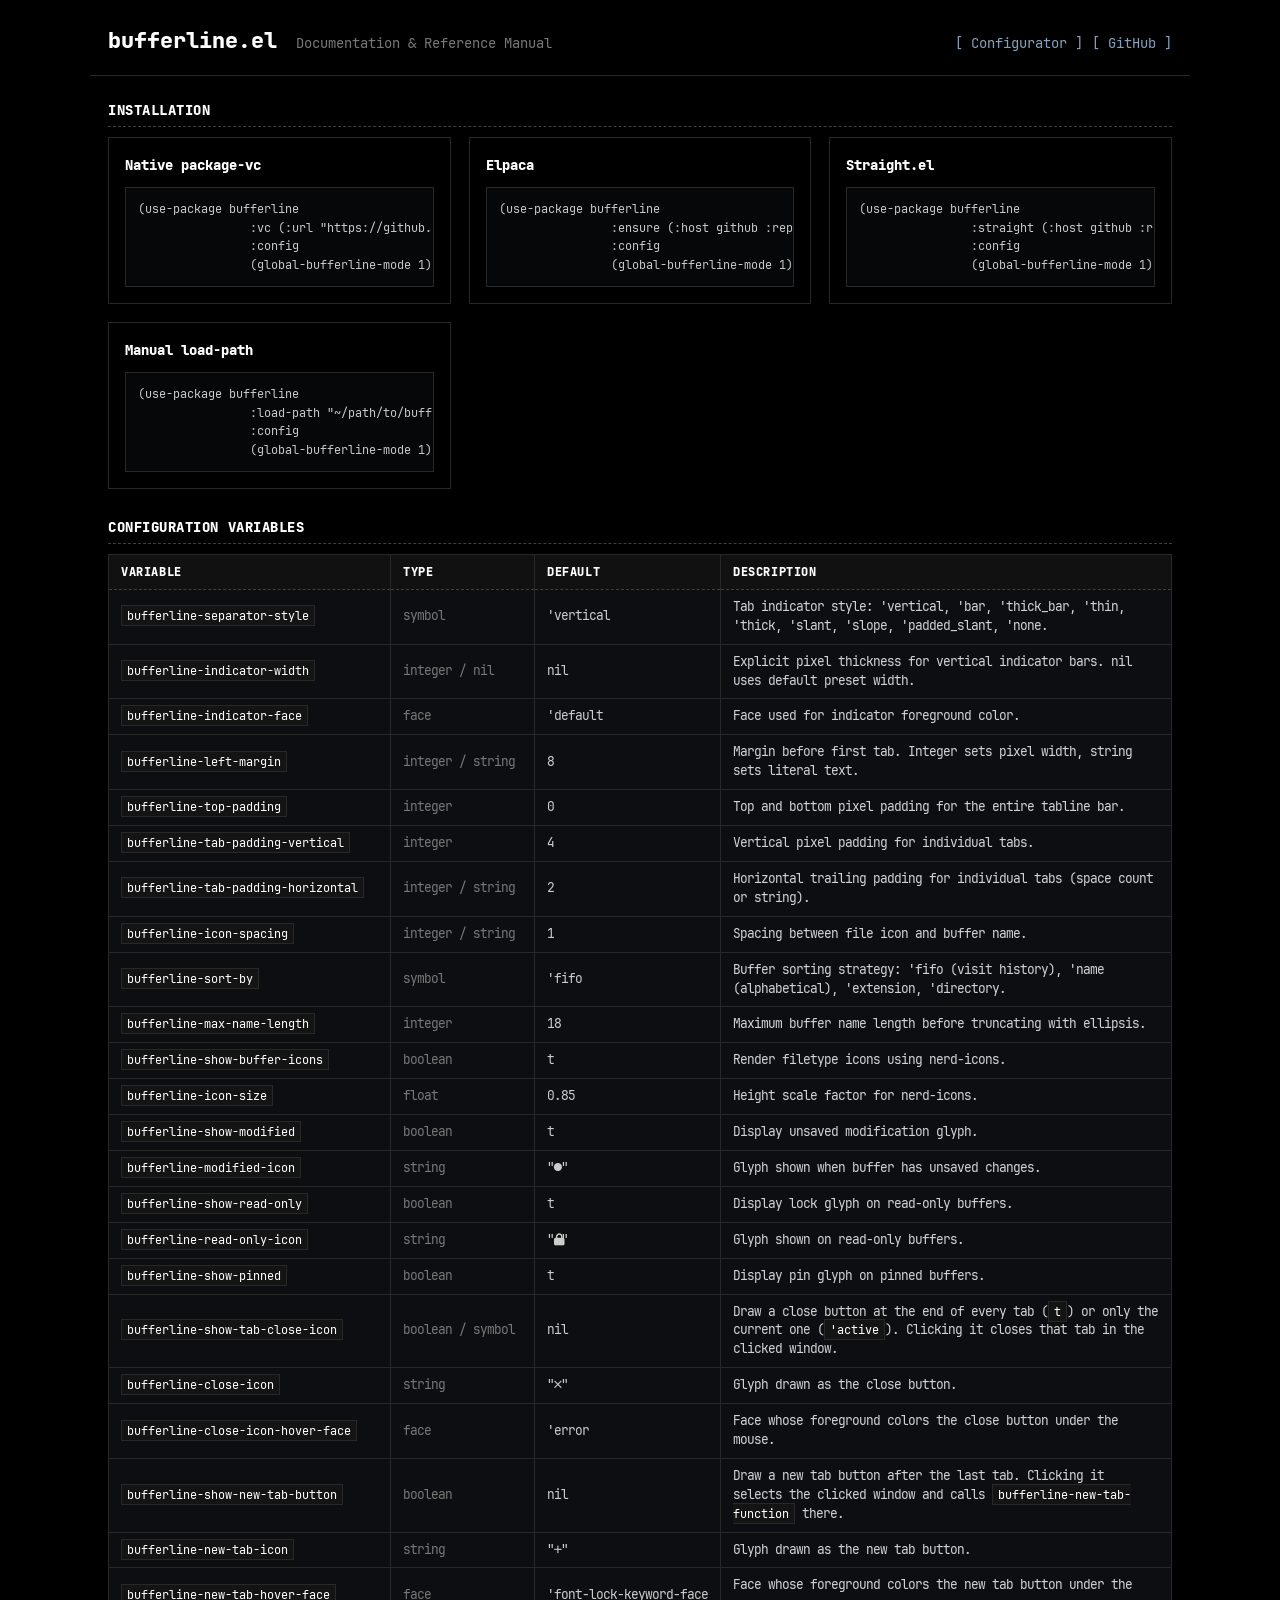
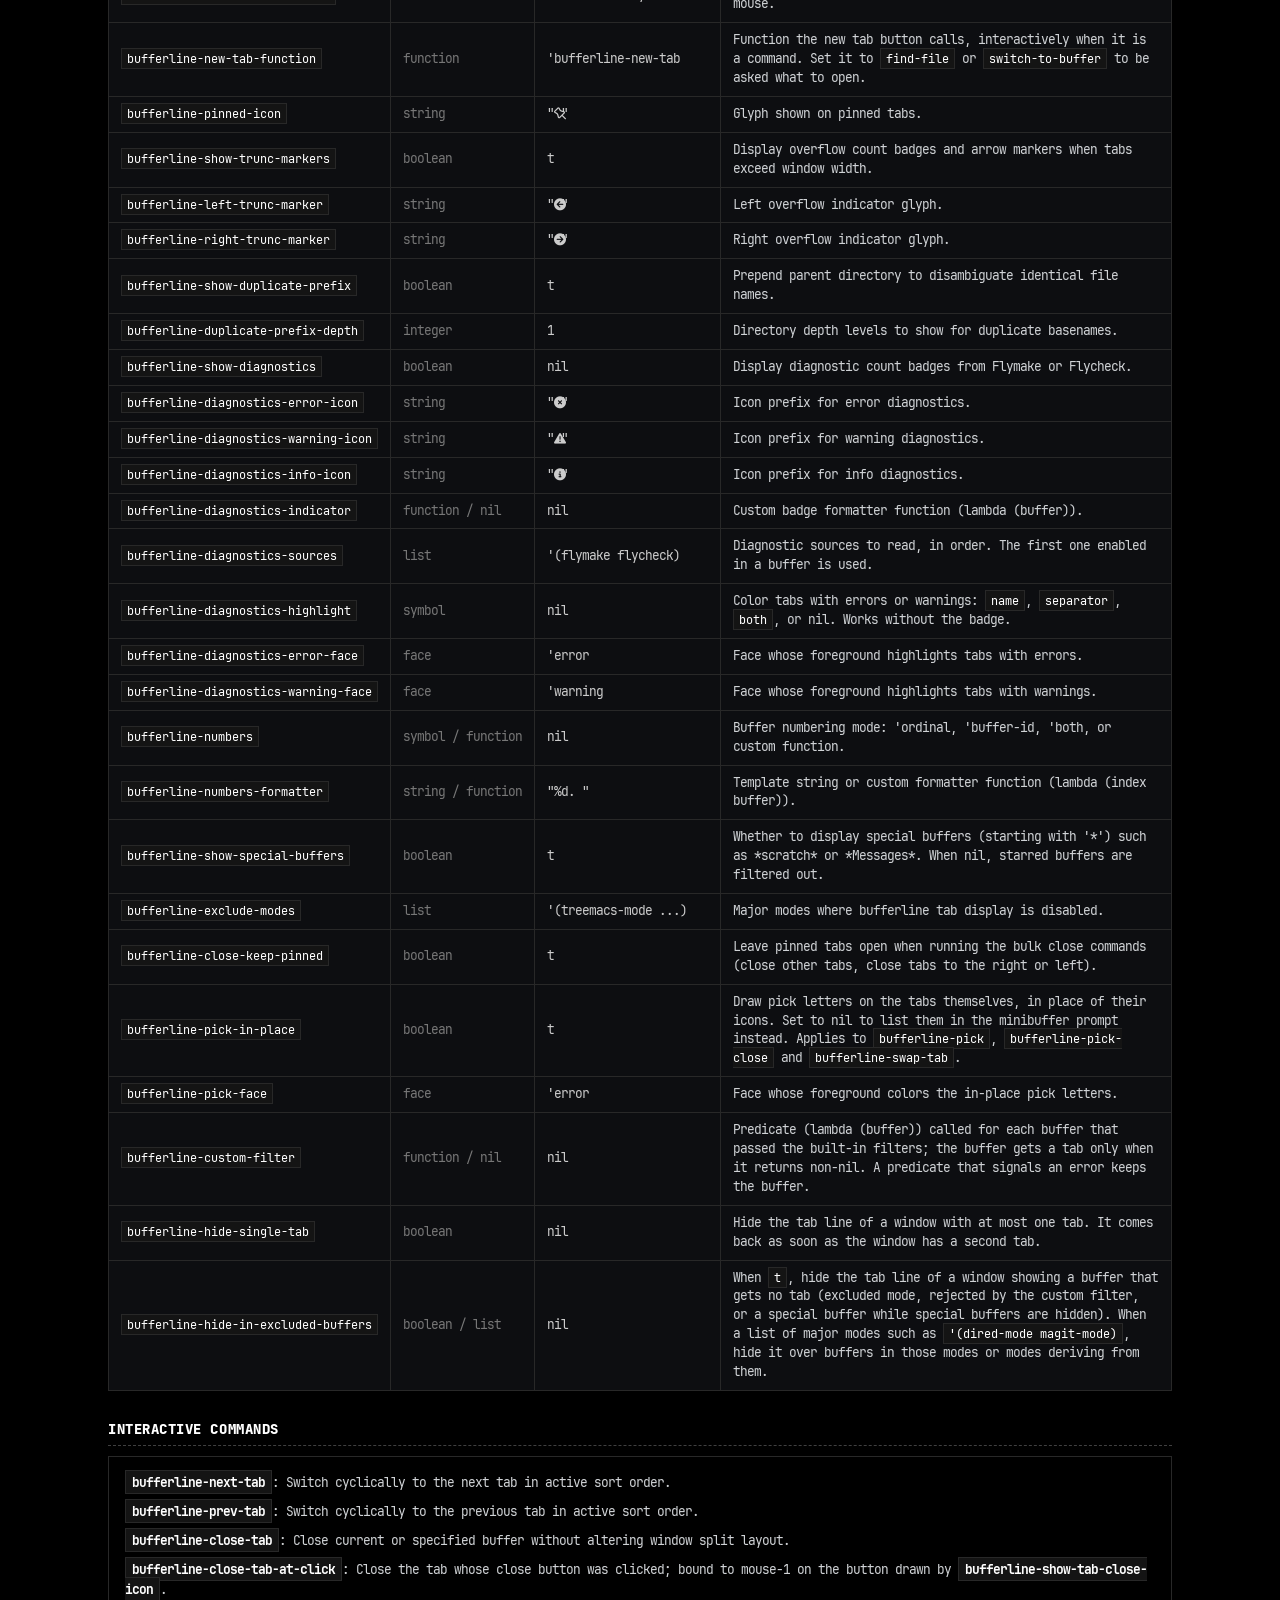
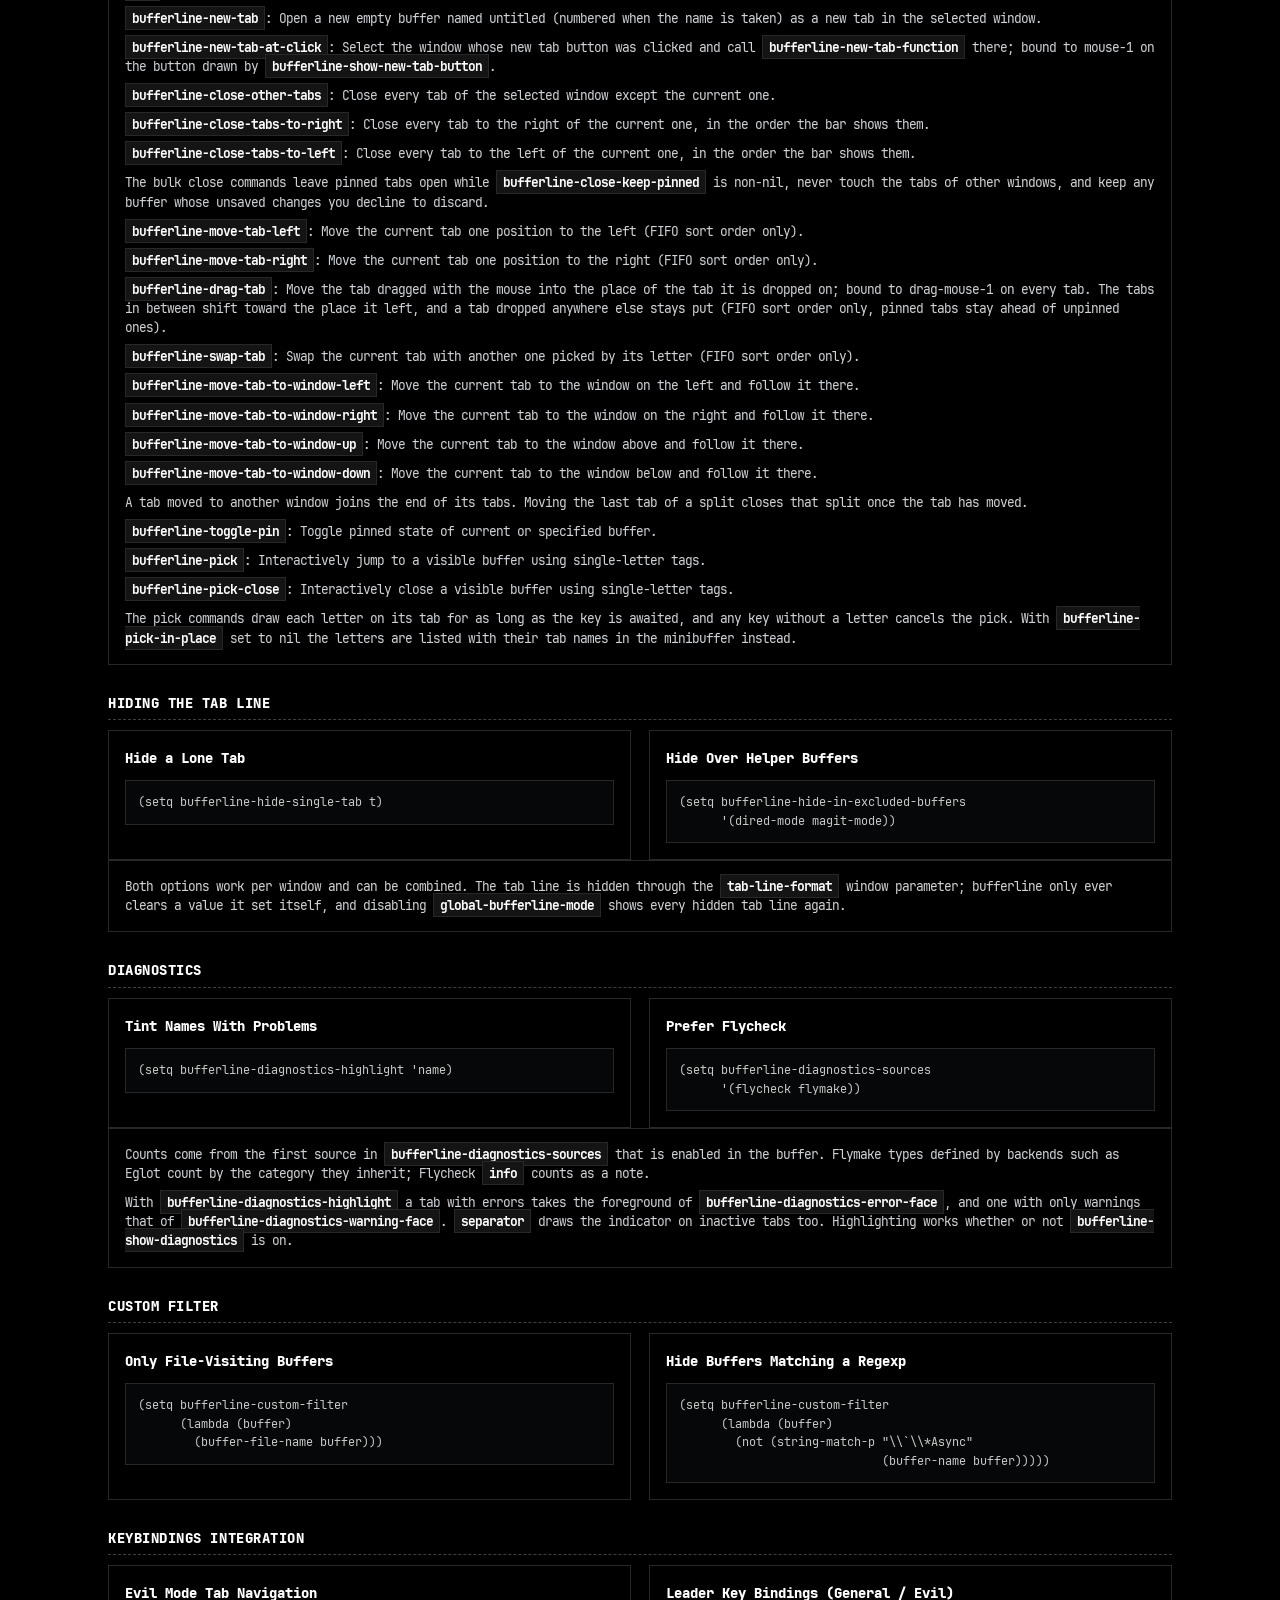
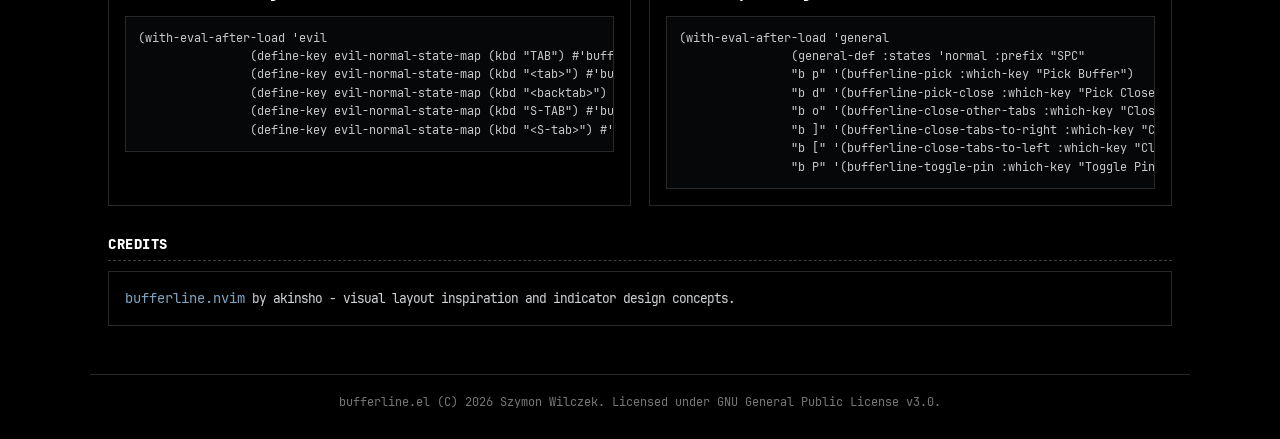
==== web/docs.html @ e0f5998a "web: document the new tab button and preview it - The new tab button, its options and the new buffer" ====
<!doctype html>
<html lang="en">
  <head>
    <meta charset="UTF-8" />
    <meta name="viewport" content="width=device-width, initial-scale=1.0" />
    <title>bufferline.el - Documentation &amp; Reference</title>
    <link rel="preconnect" href="https://fonts.googleapis.com" />
    <link rel="preconnect" href="https://fonts.gstatic.com" crossorigin />
    <link
      href="https://fonts.googleapis.com/css2?family=JetBrains+Mono:ital,wght@0,400;0,500;0,700;1,400&display=swap"
      rel="stylesheet"
    />
    <link rel="stylesheet" href="styles.css" />
  </head>
  <body>
    <header class="header">
      <div class="header-inner">
        <div class="title-block">
          <h1 class="site-title">bufferline.el</h1>
          <span class="site-tag">Documentation &amp; Reference Manual</span>
        </div>
        <div class="header-links">
          <a href="index.html" class="raw-link">[ Configurator ]</a>
          <a
            href="https://github.com/szymonwilczek/bufferline.el"
            target="_blank"
            rel="noopener noreferrer"
            class="raw-link"
            >[ GitHub ]</a
          >
        </div>
      </div>
    </header>

    <main class="content">
      <section class="section">
        <div class="section-header">
          <span class="section-title">INSTALLATION</span>
        </div>

        <div class="docs-grid">
          <div class="doc-card">
            <h3 class="doc-card-title">Native package-vc</h3>
            <pre class="doc-code"><code>(use-package bufferline
                :vc (:url "https://github.com/szymonwilczek/bufferline.el")
                :config
                (global-bufferline-mode 1))</code></pre>
          </div>

          <div class="doc-card">
            <h3 class="doc-card-title">Elpaca</h3>
            <pre class="doc-code"><code>(use-package bufferline
                :ensure (:host github :repo "szymonwilczek/bufferline.el")
                :config
                (global-bufferline-mode 1))</code></pre>
          </div>

          <div class="doc-card">
            <h3 class="doc-card-title">Straight.el</h3>
            <pre class="doc-code"><code>(use-package bufferline
                :straight (:host github :repo "szymonwilczek/bufferline.el")
                :config
                (global-bufferline-mode 1))</code></pre>
          </div>

          <div class="doc-card">
            <h3 class="doc-card-title">Manual load-path</h3>
            <pre class="doc-code"><code>(use-package bufferline
                :load-path "~/path/to/bufferline.el"
                :config
                (global-bufferline-mode 1))</code></pre>
          </div>
        </div>
      </section>

      <section class="section">
        <div class="section-header">
          <span class="section-title">CONFIGURATION VARIABLES</span>
        </div>

        <div class="docs-table-wrap">
          <table class="docs-table">
            <thead>
              <tr>
                <th>Variable</th>
                <th>Type</th>
                <th>Default</th>
                <th>Description</th>
              </tr>
            </thead>
            <tbody>
              <tr>
                <td><code>bufferline-separator-style</code></td>
                <td class="type-col">symbol</td>
                <td class="default-col">'vertical</td>
                <td>
                  Tab indicator style: 'vertical, 'bar, 'thick_bar, 'thin,
                  'thick, 'slant, 'slope, 'padded_slant, 'none.
                </td>
              </tr>
              <tr>
                <td><code>bufferline-indicator-width</code></td>
                <td class="type-col">integer / nil</td>
                <td class="default-col">nil</td>
                <td>
                  Explicit pixel thickness for vertical indicator bars. nil uses
                  default preset width.
                </td>
              </tr>
              <tr>
                <td><code>bufferline-indicator-face</code></td>
                <td class="type-col">face</td>
                <td class="default-col">'default</td>
                <td>Face used for indicator foreground color.</td>
              </tr>
              <tr>
                <td><code>bufferline-left-margin</code></td>
                <td class="type-col">integer / string</td>
                <td class="default-col">8</td>
                <td>
                  Margin before first tab. Integer sets pixel width, string sets
                  literal text.
                </td>
              </tr>
              <tr>
                <td><code>bufferline-top-padding</code></td>
                <td class="type-col">integer</td>
                <td class="default-col">0</td>
                <td>
                  Top and bottom pixel padding for the entire tabline bar.
                </td>
              </tr>
              <tr>
                <td><code>bufferline-tab-padding-vertical</code></td>
                <td class="type-col">integer</td>
                <td class="default-col">4</td>
                <td>Vertical pixel padding for individual tabs.</td>
              </tr>
              <tr>
                <td><code>bufferline-tab-padding-horizontal</code></td>
                <td class="type-col">integer / string</td>
                <td class="default-col">2</td>
                <td>
                  Horizontal trailing padding for individual tabs (space count
                  or string).
                </td>
              </tr>
              <tr>
                <td><code>bufferline-icon-spacing</code></td>
                <td class="type-col">integer / string</td>
                <td class="default-col">1</td>
                <td>Spacing between file icon and buffer name.</td>
              </tr>
              <tr>
                <td><code>bufferline-sort-by</code></td>
                <td class="type-col">symbol</td>
                <td class="default-col">'fifo</td>
                <td>
                  Buffer sorting strategy: 'fifo (visit history), 'name
                  (alphabetical), 'extension, 'directory.
                </td>
              </tr>
              <tr>
                <td><code>bufferline-max-name-length</code></td>
                <td class="type-col">integer</td>
                <td class="default-col">18</td>
                <td>
                  Maximum buffer name length before truncating with ellipsis.
                </td>
              </tr>
              <tr>
                <td><code>bufferline-show-buffer-icons</code></td>
                <td class="type-col">boolean</td>
                <td class="default-col">t</td>
                <td>Render filetype icons using nerd-icons.</td>
              </tr>
              <tr>
                <td><code>bufferline-icon-size</code></td>
                <td class="type-col">float</td>
                <td class="default-col">0.85</td>
                <td>Height scale factor for nerd-icons.</td>
              </tr>
              <tr>
                <td><code>bufferline-show-modified</code></td>
                <td class="type-col">boolean</td>
                <td class="default-col">t</td>
                <td>Display unsaved modification glyph.</td>
              </tr>
              <tr>
                <td><code>bufferline-modified-icon</code></td>
                <td class="type-col">string</td>
                <td class="default-col">"●"</td>
                <td>Glyph shown when buffer has unsaved changes.</td>
              </tr>
              <tr>
                <td><code>bufferline-show-read-only</code></td>
                <td class="type-col">boolean</td>
                <td class="default-col">t</td>
                <td>Display lock glyph on read-only buffers.</td>
              </tr>
              <tr>
                <td><code>bufferline-read-only-icon</code></td>
                <td class="type-col">string</td>
                <td class="default-col">""</td>
                <td>Glyph shown on read-only buffers.</td>
              </tr>
              <tr>
                <td><code>bufferline-show-pinned</code></td>
                <td class="type-col">boolean</td>
                <td class="default-col">t</td>
                <td>Display pin glyph on pinned buffers.</td>
              </tr>
              <tr>
                <td><code>bufferline-show-tab-close-icon</code></td>
                <td class="type-col">boolean / symbol</td>
                <td class="default-col">nil</td>
                <td>
                  Draw a close button at the end of every tab (<code>t</code>)
                  or only the current one (<code>'active</code>). Clicking it
                  closes that tab in the clicked window.
                </td>
              </tr>
              <tr>
                <td><code>bufferline-close-icon</code></td>
                <td class="type-col">string</td>
                <td class="default-col">"󰅖"</td>
                <td>Glyph drawn as the close button.</td>
              </tr>
              <tr>
                <td><code>bufferline-close-icon-hover-face</code></td>
                <td class="type-col">face</td>
                <td class="default-col">'error</td>
                <td>
                  Face whose foreground colors the close button under the mouse.
                </td>
              </tr>
              <tr>
                <td><code>bufferline-show-new-tab-button</code></td>
                <td class="type-col">boolean</td>
                <td class="default-col">nil</td>
                <td>
                  Draw a new tab button after the last tab. Clicking it selects
                  the clicked window and calls
                  <code>bufferline-new-tab-function</code> there.
                </td>
              </tr>
              <tr>
                <td><code>bufferline-new-tab-icon</code></td>
                <td class="type-col">string</td>
                <td class="default-col">"󰐕"</td>
                <td>Glyph drawn as the new tab button.</td>
              </tr>
              <tr>
                <td><code>bufferline-new-tab-hover-face</code></td>
                <td class="type-col">face</td>
                <td class="default-col">'font-lock-keyword-face</td>
                <td>
                  Face whose foreground colors the new tab button under the
                  mouse.
                </td>
              </tr>
              <tr>
                <td><code>bufferline-new-tab-function</code></td>
                <td class="type-col">function</td>
                <td class="default-col">'bufferline-new-tab</td>
                <td>
                  Function the new tab button calls, interactively when it is a
                  command. Set it to <code>find-file</code> or
                  <code>switch-to-buffer</code> to be asked what to open.
                </td>
              </tr>
              <tr>
                <td><code>bufferline-pinned-icon</code></td>
                <td class="type-col">string</td>
                <td class="default-col">""</td>
                <td>Glyph shown on pinned tabs.</td>
              </tr>
              <tr>
                <td><code>bufferline-show-trunc-markers</code></td>
                <td class="type-col">boolean</td>
                <td class="default-col">t</td>
                <td>
                  Display overflow count badges and arrow markers when tabs
                  exceed window width.
                </td>
              </tr>
              <tr>
                <td><code>bufferline-left-trunc-marker</code></td>
                <td class="type-col">string</td>
                <td class="default-col">""</td>
                <td>Left overflow indicator glyph.</td>
              </tr>
              <tr>
                <td><code>bufferline-right-trunc-marker</code></td>
                <td class="type-col">string</td>
                <td class="default-col">""</td>
                <td>Right overflow indicator glyph.</td>
              </tr>
              <tr>
                <td><code>bufferline-show-duplicate-prefix</code></td>
                <td class="type-col">boolean</td>
                <td class="default-col">t</td>
                <td>
                  Prepend parent directory to disambiguate identical file names.
                </td>
              </tr>
              <tr>
                <td><code>bufferline-duplicate-prefix-depth</code></td>
                <td class="type-col">integer</td>
                <td class="default-col">1</td>
                <td>Directory depth levels to show for duplicate basenames.</td>
              </tr>
              <tr>
                <td><code>bufferline-show-diagnostics</code></td>
                <td class="type-col">boolean</td>
                <td class="default-col">nil</td>
                <td>
                  Display diagnostic count badges from Flymake or Flycheck.
                </td>
              </tr>
              <tr>
                <td><code>bufferline-diagnostics-error-icon</code></td>
                <td class="type-col">string</td>
                <td class="default-col">""</td>
                <td>Icon prefix for error diagnostics.</td>
              </tr>
              <tr>
                <td><code>bufferline-diagnostics-warning-icon</code></td>
                <td class="type-col">string</td>
                <td class="default-col">""</td>
                <td>Icon prefix for warning diagnostics.</td>
              </tr>
              <tr>
                <td><code>bufferline-diagnostics-info-icon</code></td>
                <td class="type-col">string</td>
                <td class="default-col">""</td>
                <td>Icon prefix for info diagnostics.</td>
              </tr>
              <tr>
                <td><code>bufferline-diagnostics-indicator</code></td>
                <td class="type-col">function / nil</td>
                <td class="default-col">nil</td>
                <td>Custom badge formatter function (lambda (buffer)).</td>
              </tr>
              <tr>
                <td><code>bufferline-diagnostics-sources</code></td>
                <td class="type-col">list</td>
                <td class="default-col">'(flymake flycheck)</td>
                <td>
                  Diagnostic sources to read, in order. The first one enabled in
                  a buffer is used.
                </td>
              </tr>
              <tr>
                <td><code>bufferline-diagnostics-highlight</code></td>
                <td class="type-col">symbol</td>
                <td class="default-col">nil</td>
                <td>
                  Color tabs with errors or warnings: <code>name</code>,
                  <code>separator</code>, <code>both</code>, or nil. Works
                  without the badge.
                </td>
              </tr>
              <tr>
                <td><code>bufferline-diagnostics-error-face</code></td>
                <td class="type-col">face</td>
                <td class="default-col">'error</td>
                <td>Face whose foreground highlights tabs with errors.</td>
              </tr>
              <tr>
                <td><code>bufferline-diagnostics-warning-face</code></td>
                <td class="type-col">face</td>
                <td class="default-col">'warning</td>
                <td>Face whose foreground highlights tabs with warnings.</td>
              </tr>
              <tr>
                <td><code>bufferline-numbers</code></td>
                <td class="type-col">symbol / function</td>
                <td class="default-col">nil</td>
                <td>
                  Buffer numbering mode: 'ordinal, 'buffer-id, 'both, or custom
                  function.
                </td>
              </tr>
              <tr>
                <td><code>bufferline-numbers-formatter</code></td>
                <td class="type-col">string / function</td>
                <td class="default-col">"%d. "</td>
                <td>
                  Template string or custom formatter function (lambda (index
                  buffer)).
                </td>
              </tr>
              <tr>
                <td><code>bufferline-show-special-buffers</code></td>
                <td class="type-col">boolean</td>
                <td class="default-col">t</td>
                <td>
                  Whether to display special buffers (starting with '*') such as
                  *scratch* or *Messages*. When nil, starred buffers are
                  filtered out.
                </td>
              </tr>
              <tr>
                <td><code>bufferline-exclude-modes</code></td>
                <td class="type-col">list</td>
                <td class="default-col">'(treemacs-mode ...)</td>
                <td>Major modes where bufferline tab display is disabled.</td>
              </tr>
              <tr>
                <td><code>bufferline-close-keep-pinned</code></td>
                <td class="type-col">boolean</td>
                <td class="default-col">t</td>
                <td>
                  Leave pinned tabs open when running the bulk close commands
                  (close other tabs, close tabs to the right or left).
                </td>
              </tr>
              <tr>
                <td><code>bufferline-pick-in-place</code></td>
                <td class="type-col">boolean</td>
                <td class="default-col">t</td>
                <td>
                  Draw pick letters on the tabs themselves, in place of their
                  icons. Set to nil to list them in the minibuffer prompt
                  instead. Applies to <code>bufferline-pick</code>,
                  <code>bufferline-pick-close</code> and
                  <code>bufferline-swap-tab</code>.
                </td>
              </tr>
              <tr>
                <td><code>bufferline-pick-face</code></td>
                <td class="type-col">face</td>
                <td class="default-col">'error</td>
                <td>Face whose foreground colors the in-place pick letters.</td>
              </tr>
              <tr>
                <td><code>bufferline-custom-filter</code></td>
                <td class="type-col">function / nil</td>
                <td class="default-col">nil</td>
                <td>
                  Predicate (lambda (buffer)) called for each buffer that passed
                  the built-in filters; the buffer gets a tab only when it
                  returns non-nil. A predicate that signals an error keeps the
                  buffer.
                </td>
              </tr>
              <tr>
                <td><code>bufferline-hide-single-tab</code></td>
                <td class="type-col">boolean</td>
                <td class="default-col">nil</td>
                <td>
                  Hide the tab line of a window with at most one tab. It comes
                  back as soon as the window has a second tab.
                </td>
              </tr>
              <tr>
                <td><code>bufferline-hide-in-excluded-buffers</code></td>
                <td class="type-col">boolean / list</td>
                <td class="default-col">nil</td>
                <td>
                  When <code>t</code>, hide the tab line of a window showing a
                  buffer that gets no tab (excluded mode, rejected by the custom
                  filter, or a special buffer while special buffers are hidden).
                  When a list of major modes such as
                  <code>'(dired-mode magit-mode)</code>, hide it over buffers in
                  those modes or modes deriving from them.
                </td>
              </tr>
            </tbody>
          </table>
        </div>
      </section>

      <section class="section">
        <div class="section-header">
          <span class="section-title">INTERACTIVE COMMANDS</span>
        </div>

        <div class="doc-card">
          <ul class="doc-list">
            <li>
              <code>bufferline-next-tab</code>: Switch cyclically to the next
              tab in active sort order.
            </li>
            <li>
              <code>bufferline-prev-tab</code>: Switch cyclically to the
              previous tab in active sort order.
            </li>
            <li>
              <code>bufferline-close-tab</code>: Close current or specified
              buffer without altering window split layout.
            </li>
            <li>
              <code>bufferline-close-tab-at-click</code>: Close the tab whose
              close button was clicked; bound to mouse-1 on the button drawn by
              <code>bufferline-show-tab-close-icon</code>.
            </li>
            <li>
              <code>bufferline-new-tab</code>: Open a new empty buffer named
              untitled (numbered when the name is taken) as a new tab in the
              selected window.
            </li>
            <li>
              <code>bufferline-new-tab-at-click</code>: Select the window whose
              new tab button was clicked and call
              <code>bufferline-new-tab-function</code> there; bound to mouse-1
              on the button drawn by
              <code>bufferline-show-new-tab-button</code>.
            </li>
            <li>
              <code>bufferline-close-other-tabs</code>: Close every tab of the
              selected window except the current one.
            </li>
            <li>
              <code>bufferline-close-tabs-to-right</code>: Close every tab to
              the right of the current one, in the order the bar shows them.
            </li>
            <li>
              <code>bufferline-close-tabs-to-left</code>: Close every tab to the
              left of the current one, in the order the bar shows them.
            </li>
            <li>
              The bulk close commands leave pinned tabs open while
              <code>bufferline-close-keep-pinned</code> is non-nil, never touch
              the tabs of other windows, and keep any buffer whose unsaved
              changes you decline to discard.
            </li>
            <li>
              <code>bufferline-move-tab-left</code>: Move the current tab one
              position to the left (FIFO sort order only).
            </li>
            <li>
              <code>bufferline-move-tab-right</code>: Move the current tab one
              position to the right (FIFO sort order only).
            </li>
            <li>
              <code>bufferline-drag-tab</code>: Move the tab dragged with the
              mouse into the place of the tab it is dropped on; bound to
              drag-mouse-1 on every tab. The tabs in between shift toward the
              place it left, and a tab dropped anywhere else stays put (FIFO
              sort order only, pinned tabs stay ahead of unpinned ones).
            </li>
            <li>
              <code>bufferline-swap-tab</code>: Swap the current tab with
              another one picked by its letter (FIFO sort order only).
            </li>
            <li>
              <code>bufferline-move-tab-to-window-left</code>: Move the current
              tab to the window on the left and follow it there.
            </li>
            <li>
              <code>bufferline-move-tab-to-window-right</code>: Move the current
              tab to the window on the right and follow it there.
            </li>
            <li>
              <code>bufferline-move-tab-to-window-up</code>: Move the current
              tab to the window above and follow it there.
            </li>
            <li>
              <code>bufferline-move-tab-to-window-down</code>: Move the current
              tab to the window below and follow it there.
            </li>
            <li>
              A tab moved to another window joins the end of its tabs. Moving
              the last tab of a split closes that split once the tab has moved.
            </li>
            <li>
              <code>bufferline-toggle-pin</code>: Toggle pinned state of current
              or specified buffer.
            </li>
            <li>
              <code>bufferline-pick</code>: Interactively jump to a visible
              buffer using single-letter tags.
            </li>
            <li>
              <code>bufferline-pick-close</code>: Interactively close a visible
              buffer using single-letter tags.
            </li>
            <li>
              The pick commands draw each letter on its tab for as long as the
              key is awaited, and any key without a letter cancels the pick.
              With <code>bufferline-pick-in-place</code> set to nil the letters
              are listed with their tab names in the minibuffer instead.
            </li>
          </ul>
        </div>
      </section>

      <section class="section">
        <div class="section-header">
          <span class="section-title">HIDING THE TAB LINE</span>
        </div>

        <div class="docs-grid">
          <div class="doc-card">
            <h3 class="doc-card-title">Hide a Lone Tab</h3>
            <pre
              class="doc-code"
            ><code>(setq bufferline-hide-single-tab t)</code></pre>
          </div>

          <div class="doc-card">
            <h3 class="doc-card-title">Hide Over Helper Buffers</h3>
            <pre
              class="doc-code"
            ><code>(setq bufferline-hide-in-excluded-buffers
      '(dired-mode magit-mode))</code></pre>
          </div>
        </div>

        <div class="doc-card">
          <ul class="doc-list">
            <li>
              Both options work per window and can be combined. The tab line is
              hidden through the <code>tab-line-format</code> window parameter;
              bufferline only ever clears a value it set itself, and disabling
              <code>global-bufferline-mode</code> shows every hidden tab line
              again.
            </li>
          </ul>
        </div>
      </section>

      <section class="section">
        <div class="section-header">
          <span class="section-title">DIAGNOSTICS</span>
        </div>

        <div class="docs-grid">
          <div class="doc-card">
            <h3 class="doc-card-title">Tint Names With Problems</h3>
            <pre
              class="doc-code"
            ><code>(setq bufferline-diagnostics-highlight 'name)</code></pre>
          </div>

          <div class="doc-card">
            <h3 class="doc-card-title">Prefer Flycheck</h3>
            <pre class="doc-code"><code>(setq bufferline-diagnostics-sources
      '(flycheck flymake))</code></pre>
          </div>
        </div>

        <div class="doc-card">
          <ul class="doc-list">
            <li>
              Counts come from the first source in
              <code>bufferline-diagnostics-sources</code> that is enabled in the
              buffer. Flymake types defined by backends such as Eglot count by
              the category they inherit; Flycheck <code>info</code> counts as a
              note.
            </li>
            <li>
              With <code>bufferline-diagnostics-highlight</code> a tab with
              errors takes the foreground of
              <code>bufferline-diagnostics-error-face</code>, and one with only
              warnings that of <code>bufferline-diagnostics-warning-face</code>.
              <code>separator</code> draws the indicator on inactive tabs too.
              Highlighting works whether or not
              <code>bufferline-show-diagnostics</code> is on.
            </li>
          </ul>
        </div>
      </section>

      <section class="section">
        <div class="section-header">
          <span class="section-title">CUSTOM FILTER</span>
        </div>

        <div class="docs-grid">
          <div class="doc-card">
            <h3 class="doc-card-title">Only File-Visiting Buffers</h3>
            <pre class="doc-code"><code>(setq bufferline-custom-filter
      (lambda (buffer)
        (buffer-file-name buffer)))</code></pre>
          </div>

          <div class="doc-card">
            <h3 class="doc-card-title">Hide Buffers Matching a Regexp</h3>
            <pre class="doc-code"><code>(setq bufferline-custom-filter
      (lambda (buffer)
        (not (string-match-p "\\`\\*Async"
                             (buffer-name buffer)))))</code></pre>
          </div>
        </div>
      </section>

      <section class="section">
        <div class="section-header">
          <span class="section-title">KEYBINDINGS INTEGRATION</span>
        </div>

        <div class="docs-grid">
          <div class="doc-card">
            <h3 class="doc-card-title">Evil Mode Tab Navigation</h3>
            <pre class="doc-code"><code>(with-eval-after-load 'evil
                (define-key evil-normal-state-map (kbd "TAB") #'bufferline-next-tab)
                (define-key evil-normal-state-map (kbd "&lt;tab&gt;") #'bufferline-next-tab)
                (define-key evil-normal-state-map (kbd "&lt;backtab&gt;") #'bufferline-prev-tab)
                (define-key evil-normal-state-map (kbd "S-TAB") #'bufferline-prev-tab)
                (define-key evil-normal-state-map (kbd "&lt;S-tab&gt;") #'bufferline-prev-tab))</code></pre>
          </div>

          <div class="doc-card">
            <h3 class="doc-card-title">Leader Key Bindings (General / Evil)</h3>
            <pre class="doc-code"><code>(with-eval-after-load 'general
                (general-def :states 'normal :prefix "SPC"
                "b p" '(bufferline-pick :which-key "Pick Buffer")
                "b d" '(bufferline-pick-close :which-key "Pick Close Buffer")
                "b o" '(bufferline-close-other-tabs :which-key "Close Other Tabs")
                "b ]" '(bufferline-close-tabs-to-right :which-key "Close Tabs to Right")
                "b [" '(bufferline-close-tabs-to-left :which-key "Close Tabs to Left")
                "b P" '(bufferline-toggle-pin :which-key "Toggle Pin Buffer")))</code></pre>
          </div>
        </div>
      </section>

      <section class="section">
        <div class="section-header">
          <span class="section-title">CREDITS</span>
        </div>

        <div class="doc-card">
          <ul class="doc-list">
            <li>
              <a
                href="https://github.com/akinsho/bufferline.nvim"
                target="_blank"
                rel="noopener noreferrer"
                class="raw-link"
                >bufferline.nvim</a
              >
              by akinsho &dash; visual layout inspiration and indicator design
              concepts.
            </li>
          </ul>
        </div>
      </section>
    </main>

    <footer class="footer">
      <p>
        bufferline.el (C) 2026 Szymon Wilczek. Licensed under GNU General Public
        License v3.0.
      </p>
    </footer>
  </body>
</html>
---- web/styles.css ----
@font-face {
    font-family: 'Typus Mono 95';
    src: url('fonts/TypusMono95-Light.ttf') format('truetype');
    font-weight: 400;
    font-style: normal;
    font-display: swap;
}

@font-face {
    font-family: 'Typus Mono 95';
    src: url('fonts/TypusMono95-LightItalic.ttf') format('truetype');
    font-weight: 400;
    font-style: italic;
    font-display: swap;
}

@font-face {
    font-family: 'Typus Mono 95';
    src: url('fonts/TypusMono95-Thin.ttf') format('truetype');
    font-weight: 300;
    font-style: normal;
    font-display: swap;
}

@font-face {
    font-family: 'Typus Mono 95';
    src: url('fonts/TypusMono95-ThinItalic.ttf') format('truetype');
    font-weight: 300;
    font-style: italic;
    font-display: swap;
}

@font-face {
    font-family: 'Typus Mono 95';
    src: url('fonts/TypusMono95-Regular.ttf') format('truetype');
    font-weight: 500;
    font-style: normal;
    font-display: swap;
}

@font-face {
    font-family: 'Typus Mono 95';
    src: url('fonts/TypusMono95-Italic.ttf') format('truetype');
    font-weight: 500;
    font-style: italic;
    font-display: swap;
}

@font-face {
    font-family: 'Typus Mono 95';
    src: url('fonts/TypusMono95-SemiBold.ttf') format('truetype');
    font-weight: 600;
    font-style: normal;
    font-display: swap;
}

@font-face {
    font-family: 'Typus Mono 95';
    src: url('fonts/TypusMono95-SemiBoldItalic.ttf') format('truetype');
    font-weight: 600;
    font-style: italic;
    font-display: swap;
}

@font-face {
    font-family: 'Typus Mono 95';
    src: url('fonts/TypusMono95-Bold.ttf') format('truetype');
    font-weight: 700;
    font-style: normal;
    font-display: swap;
}

@font-face {
    font-family: 'Typus Mono 95';
    src: url('fonts/TypusMono95-BoldItalic.ttf') format('truetype');
    font-weight: 700;
    font-style: italic;
    font-display: swap;
}

:root {
    --emacs-bg: #111111;
    --emacs-bg-dim: #222522;
    --emacs-bg-alt: #303230;
    --emacs-fg: #cfdfd5;
    --emacs-fg-dim: #808f80;
    --emacs-comment: #b7a07f;
    --emacs-keyword: #00c089;
    --emacs-string: #af9fff;
    --emacs-fn: #7fc500;
    --emacs-type: #7fcfdf;
    --emacs-warning: #cfc04f;
    --emacs-error: #ef6560;
    --emacs-indicator: #cfdfd5;

    --page-bg: #000000;
    --page-fg: #d0d3d6;
    --page-fg-dim: #777777;
    --page-border: #282828;
    --page-border-focus: #ffffff;
    --dashed-border: #404040;
    --font-mono: 'Typus Mono 95', 'Typus Mono', 'JetBrains Mono', Menlo, Monaco, Consolas, monospace;
    --font-icons: 'Symbols Nerd Font Mono', 'Symbols Nerd Font',
                  'JetBrainsMono Nerd Font', 'FiraCode Nerd Font Mono',
                  'Hack Nerd Font', 'MesloLGS NF', 'DejaVu Sans Mono',
                  var(--font-mono);
    --sp: 8px;
}

*, *::before, *::after {
    box-sizing: border-box;
    margin: 0;
    padding: 0;
}

html, body, button, input, select, textarea, pre, code, kbd, samp {
    font-family: var(--font-mono);
}

html, body {
    width: 100%;
    min-height: 100vh;
    background-color: var(--page-bg);
    color: var(--page-fg);
    font-size: 15px;
    line-height: 1.5;
    -webkit-font-smoothing: antialiased;
}

.emacs-tab,
.tab-content,
.tab-label,
.tab-base-name,
.tab-dir-prefix,
.tab-num-prefix,
.gutter,
.buffer-text,
.buffer-text pre,
.buffer-text code,
.code-box pre,
.code-box code {
    font-family: var(--font-mono);
}
.header, .content, .footer {
    width: 100%;
    max-width: 1100px;
    margin: 0 auto;
    padding: 0 18px;
}

.header {
    padding-top: 24px;
    padding-bottom: 18px;
    border-bottom: 1px solid var(--page-border);
}

.header-inner {
    display: flex;
    justify-content: space-between;
    align-items: baseline;
    flex-wrap: wrap;
    gap: 12px;
}

.site-title {
    font-size: 1.45rem;
    font-weight: 700;
    color: #ffffff;
    display: inline;
}

.site-tag {
    color: var(--page-fg-dim);
    font-size: 0.9rem;
    margin-left: 10px;
}

.raw-link {
    color: #81a2be;
    text-decoration: none;
    font-size: 0.9rem;
}

.raw-link:hover {
    text-decoration: underline;
}

.content {
    display: flex;
    flex-direction: column;
    gap: 28px;
    padding-top: 24px;
    padding-bottom: 48px;
}

.section {
    width: 100%;
}

.section-header {
    display: flex;
    justify-content: space-between;
    align-items: center;
    flex-wrap: wrap;
    gap: 10px;
    margin-bottom: 10px;
    padding-bottom: 6px;
    border-bottom: 1px dashed var(--dashed-border);
}

.section-title {
    font-weight: 700;
    color: #ffffff;
    font-size: 0.9rem;
    letter-spacing: 0.04em;
}

.section-hint {
    color: var(--page-fg-dim);
    font-size: 0.82rem;
}

.emacs-window {
    width: 100%;
    background-color: var(--emacs-bg);
    border: 1px solid var(--page-border);
    display: flex;
    flex-direction: column;
    outline: none;
    overflow: hidden;
}

.emacs-window:focus-within {
    border-color: #555a64;
}

.bufferline-container {
    width: 100%;
    background-color: var(--emacs-bg-alt);
    user-select: none;
    overflow: hidden;
}

.bufferline-bar {
    display: flex;
    align-items: stretch;
    min-height: 28px;
    white-space: nowrap;
    width: 100%;
}

.emacs-tab {
    display: inline-flex;
    align-items: stretch;
    background-color: var(--emacs-bg-dim);
    color: var(--emacs-comment);
    font-size: 0.9rem;
    line-height: 1.5;
    cursor: pointer;
    position: relative;
    flex-shrink: 0;
    border: none;
}

.emacs-tab:hover {
    background-color: var(--emacs-bg);
}

.emacs-tab.dragging {
    opacity: 0.45;
}

.emacs-tab.drag-over {
    box-shadow: inset 0 -2px 0 var(--emacs-keyword);
}

.emacs-tab.active {
    background-color: var(--emacs-bg);
    color: var(--emacs-fg);
    font-weight: 600;
    font-style: italic;
}

.tab-content {
    display: inline-flex;
    align-items: center;
    flex-shrink: 0;
    min-width: 0;
    padding-left: var(--sp);
}

.tab-sep-left, .tab-sep-right {
    display: inline-flex;
    align-items: center;
    justify-content: center;
    align-self: stretch;
    flex-shrink: 0;
    overflow: visible;
    font-style: normal;
}

.tab-sep-left.pixel-bar {
    background-color: transparent;
}

.emacs-tab.active .tab-sep-left.pixel-bar {
    background-color: var(--emacs-indicator);
}

.tab-sep-left.glyph, .tab-sep-right.glyph {
    font-family: var(--font-icons);
    font-size: 1.05rem;
    line-height: 1.5;
    font-style: normal;
    font-weight: normal;
    padding: 0;
}

.tab-pin-icon,
.tab-file-icon,
.tab-ro-icon,
.tab-mod-icon,
.tab-diag-badge,
.tab-overflow-marker {
    font-family: var(--font-icons);
    display: inline-flex;
    align-items: center;
    justify-content: center;
    line-height: 1.5;
    flex-shrink: 0;
    overflow: visible;
    font-style: normal;
    font-variant-ligatures: none;
    text-rendering: geometricPrecision;
}

.tab-pin-icon {
    color: var(--emacs-keyword);
    font-weight: bold;
    margin-right: var(--sp);
}

.tab-file-icon {
    font-size: 1.02rem;
}

.tab-pick-letter {
    display: inline-flex;
    align-items: center;
    justify-content: center;
    min-width: 1ch;
    color: var(--emacs-error);
    font-weight: bold;
}

.tab-label {
    display: inline-block;
    white-space: pre;
    min-width: 0;
}

.tab-num-prefix {
    color: var(--emacs-comment);
}

.tab-dir-prefix {
    color: var(--emacs-comment);
    font-style: italic;
    font-weight: 300;
}

.tab-base-name {
    font-weight: inherit;
    font-style: inherit;
}

.tab-ro-icon {
    color: var(--emacs-comment);
    margin-left: var(--sp);
}

.tab-close-icon {
    font-family: var(--font-icons);
    display: inline-flex;
    align-items: center;
    margin-left: var(--sp);
    color: var(--emacs-comment);
    cursor: pointer;
}

.tab-close-icon:hover {
    color: var(--emacs-error);
    font-weight: bold;
}

.tab-mod-icon {
    color: var(--emacs-warning);
    font-weight: bold;
    margin-left: var(--sp);
}

.tab-diag-badge {
    color: var(--emacs-error);
    margin-left: var(--sp);
    gap: var(--sp);
}

.tab-diag-badge.warning {
    color: var(--emacs-warning);
}

.tab-diag-badge .diag-count {
    font-family: var(--font-mono);
    font-size: 0.85rem;
    font-weight: normal;
}

.tab-overflow-marker {
    align-self: stretch;
    padding: 0 var(--sp);
    background-color: var(--emacs-bg-alt);
    color: var(--emacs-keyword);
    font-weight: bold;
    font-size: 1rem;
    cursor: pointer;
    user-select: none;
}

.tab-overflow-marker:hover {
    filter: brightness(1.2);
}

.tab-overflow-marker .overflow-count {
    font-family: var(--font-mono);
    font-size: 0.85rem;
    color: var(--emacs-comment);
    font-weight: normal;
}

.tab-overflow-marker .overflow-arrow {
    display: inline-flex;
    align-items: center;
    justify-content: center;
    overflow: visible;
    margin: 0 var(--sp);
}

.tab-new-button {
    font-family: var(--font-icons);
    display: inline-flex;
    align-items: center;
    align-self: stretch;
    padding: 0 var(--sp);
    background-color: var(--emacs-bg-alt);
    color: var(--emacs-comment);
    cursor: pointer;
    user-select: none;
}

.tab-new-button:hover {
    color: var(--emacs-keyword);
    font-weight: bold;
}

.emacs-body {
    display: flex;
    min-height: 240px;
    background-color: var(--emacs-bg);
    padding: 14px 0;
    font-size: 0.92rem;
    line-height: 1.55;
    overflow-x: auto;
}

.emacs-minibuffer {
    min-height: 1.75em;
    padding: 2px 12px;
    background-color: var(--emacs-bg);
    border-top: 1px solid var(--emacs-bg-alt);
    color: var(--emacs-fg);
    font-family: var(--font-mono);
    font-size: 0.88rem;
    line-height: 1.6;
    white-space: pre-wrap;
    overflow-wrap: anywhere;
}

.emacs-minibuffer .mb-prompt {
    color: var(--emacs-keyword);
}

.emacs-minibuffer .mb-key {
    color: var(--emacs-warning);
    font-weight: bold;
}

.command-strip {
    display: flex;
    flex-wrap: wrap;
    align-items: center;
    gap: 8px;
    margin-top: 10px;
}

.command-prefix {
    color: var(--page-fg-dim);
    font-size: 0.8rem;
}

.command-btn {
    font-size: 0.78rem;
    padding: 4px 8px;
}

.command-btn.active {
    border-color: var(--page-border-focus);
}

.gutter {
    padding: 0 14px 0 12px;
    color: #4a483e;
    text-align: right;
    user-select: none;
    border-right: 1px solid rgba(255, 255, 255, 0.06);
    flex-shrink: 0;
}

.buffer-text {
    flex: 1;
    padding: 0 18px;
    color: var(--emacs-fg);
    white-space: pre;
}

.syn-comment { color: var(--emacs-comment); font-style: italic; }
.syn-keyword { color: var(--emacs-keyword); font-weight: 600; }
.syn-string  { color: var(--emacs-string); }
.syn-fn      { color: var(--emacs-fn); }
.syn-type    { color: var(--emacs-type); }

.config-grid {
    display: grid;
    grid-template-columns: repeat(auto-fit, minmax(340px, 1fr));
    gap: 18px;
    width: 100%;
}

.config-group {
    border: 1px solid var(--page-border);
    padding: 16px;
    background-color: transparent;
    display: flex;
    flex-direction: column;
    gap: 12px;
}

.config-group.full-col {
    grid-column: 1 / -1;
}

.config-group legend {
    color: #ffffff;
    font-weight: 700;
    padding: 0 6px;
    font-size: 0.85rem;
}

.field-row {
    display: flex;
    flex-direction: column;
    align-items: stretch;
    gap: 6px;
    width: 100%;
    min-width: 0;
}

.field-header {
    display: flex;
    justify-content: space-between;
    align-items: baseline;
    width: 100%;
    min-width: 0;
}

.field-header label {
    color: var(--page-fg-dim);
    font-size: 0.85rem;
    font-weight: 500;
    white-space: nowrap;
    overflow: hidden;
    text-overflow: ellipsis;
}

.bufferline-container.hidden {
    display: none;
}

.field-row.hidden {
    display: none;
}

.raw-select, .raw-input {
    width: 100%;
    background-color: #080808;
    color: var(--page-fg);
    border: 1px solid var(--page-border);
    font-family: var(--font-mono);
    font-size: 0.85rem;
    padding: 6px 10px;
    outline: none;
}

.raw-select:focus, .raw-input:focus {
    border-color: var(--page-border-focus);
}

.raw-textarea {
    resize: vertical;
    min-height: 5.5em;
    line-height: 1.45;
    white-space: pre;
}

.field-note {
    color: var(--page-fg-dim);
    font-size: 0.75rem;
}

.slider-wrap {
    display: flex;
    align-items: center;
    gap: 10px;
    width: 100%;
}

.raw-slider {
    flex: 1;
    -webkit-appearance: none;
    appearance: none;
    background: var(--page-border);
    height: 4px;
    outline: none;
}

.raw-slider::-webkit-slider-thumb {
    -webkit-appearance: none;
    appearance: none;
    width: 16px;
    height: 16px;
    background: var(--page-fg);
    cursor: pointer;
}

.raw-slider::-moz-range-thumb {
    width: 16px;
    height: 16px;
    background: var(--page-fg);
    cursor: pointer;
}

.slider-val {
    min-width: 40px;
    text-align: right;
    font-size: 0.8rem;
    color: #ffffff;
}

.custom-input-wrap {
    display: flex;
    gap: 8px;
    width: 100%;
}

.custom-input-wrap .raw-input {
    flex: 1;
}

.raw-btn {
    font-family: var(--font-mono);
    font-size: 0.82rem;
    background-color: transparent;
    color: #ffffff;
    border: 1px solid var(--page-border);
    padding: 6px 12px;
    cursor: pointer;
    white-space: nowrap;
}

.raw-btn:hover {
    background-color: #222222;
    color: #ffffff;
}

.checkbox-grid {
    display: grid;
    grid-template-columns: repeat(auto-fit, minmax(220px, 1fr));
    gap: 10px;
}

.raw-checkbox {
    display: flex;
    align-items: center;
    gap: 8px;
    font-size: 0.85rem;
    color: var(--page-fg);
    cursor: pointer;
}

.raw-checkbox input {
    accent-color: #ffffff;
    width: 14px;
    height: 14px;
}

.pkg-switch {
    display: flex;
    gap: 6px;
    flex-wrap: wrap;
}

.pkg-btn {
    font-family: var(--font-mono);
    font-size: 0.8rem;
    background: none;
    border: 1px solid transparent;
    color: var(--page-fg-dim);
    padding: 3px 10px;
    cursor: pointer;
}

.pkg-btn.active {
    color: #ffffff;
    border-color: #444444;
    background-color: #222222;
}

.code-box {
    border: 1px solid var(--page-border);
    background-color: #060708;
    position: relative;
    width: 100%;
}

.code-actions {
    display: flex;
    justify-content: flex-end;
    padding: 6px 10px;
    border-bottom: 1px dashed var(--dashed-border);
    background-color: #0d0e11;
}

.code-box pre {
    padding: 16px;
    overflow-x: auto;
    font-size: 0.88rem;
    line-height: 1.55;
    color: #c5c8c6;
    margin: 0;
    font-family: var(--font-mono);
}

.docs-table-wrap {
    width: 100%;
    overflow-x: auto;
    border: 1px solid var(--page-border);
    background-color: #0d0e11;
}

.docs-table {
    width: 100%;
    border-collapse: collapse;
    font-size: 0.84rem;
    text-align: left;
    white-space: nowrap;
}

.docs-table th,
.docs-table td {
    padding: 8px 12px;
    border-bottom: 1px solid var(--page-border);
    border-right: 1px solid var(--page-border);
}

.docs-table th:last-child,
.docs-table td:last-child {
    border-right: none;
    white-space: normal;
}

.docs-table tr:last-child td {
    border-bottom: none;
}

.docs-table th {
    background-color: #111111;
    color: #ffffff;
    font-weight: 700;
    text-transform: uppercase;
    font-size: 0.78rem;
    letter-spacing: 0.05em;
    border-bottom: 1px dashed var(--dashed-border);
}

.docs-table td code {
    color: #ffffff;
    background-color: #141414;
    border: 1px solid #282828;
    padding: 1px 5px;
    font-size: 0.82rem;
}

.docs-table td.type-col {
    color: var(--page-fg-dim);
}

.docs-table td.default-col {
    color: #cccccc;
}

.docs-grid {
    display: grid;
    grid-template-columns: repeat(auto-fit, minmax(340px, 1fr));
    gap: 18px;
    width: 100%;
}

.doc-card {
    border: 1px solid var(--page-border);
    background-color: transparent;
    padding: 16px;
    display: flex;
    flex-direction: column;
    gap: 12px;
}

.doc-card-title {
    font-size: 0.95rem;
    font-weight: 700;
    color: #ffffff;
    margin: 0;
}

.doc-list {
    list-style: none;
    padding: 0;
    margin: 0;
    display: flex;
    flex-direction: column;
    gap: 10px;
    font-size: 0.85rem;
    color: var(--page-fg);
}

.doc-list li code {
    color: #ffffff;
    background-color: #141414;
    padding: 2px 6px;
    border: 1px solid var(--page-border);
    font-weight: 600;
}

.doc-code {
    background-color: #060708;
    border: 1px solid var(--page-border);
    padding: 12px;
    margin: 0;
    overflow-x: auto;
    font-size: 0.82rem;
    line-height: 1.5;
    color: #c5c8c6;
}

.footer {
    padding-top: 18px;
    padding-bottom: 28px;
    border-top: 1px solid var(--page-border);
    text-align: center;
    font-size: 0.8rem;
    color: var(--page-fg-dim);
}

.toast {
    position: fixed;
    bottom: 20px;
    right: 20px;
    background-color: #b5bd68;
    color: #000000;
    font-size: 0.85rem;
    font-weight: 700;
    padding: 8px 16px;
    border: 1px solid #000;
    opacity: 0;
    transform: translateY(8px);
    pointer-events: none;
    transition: all 0.2s ease;
    z-index: 1000;
}

.toast.show {
    opacity: 1;
    transform: translateY(0);
}
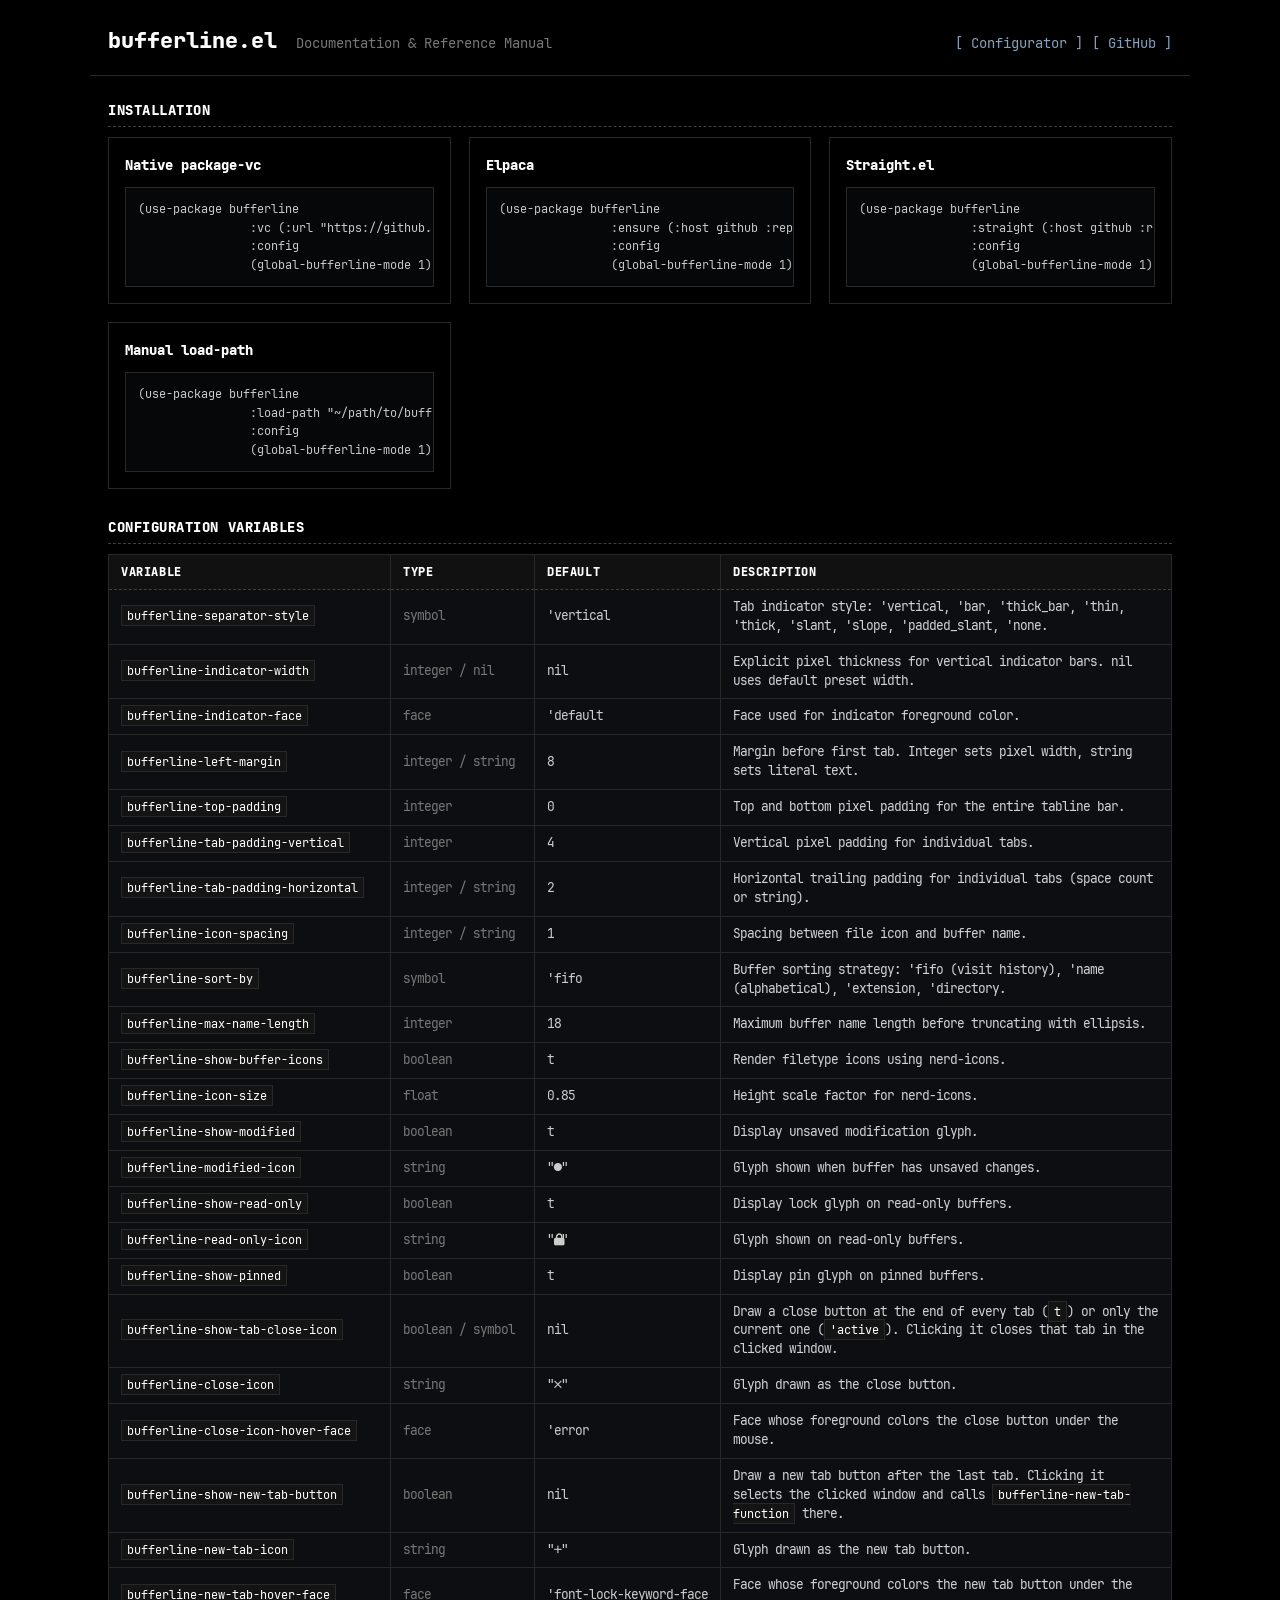
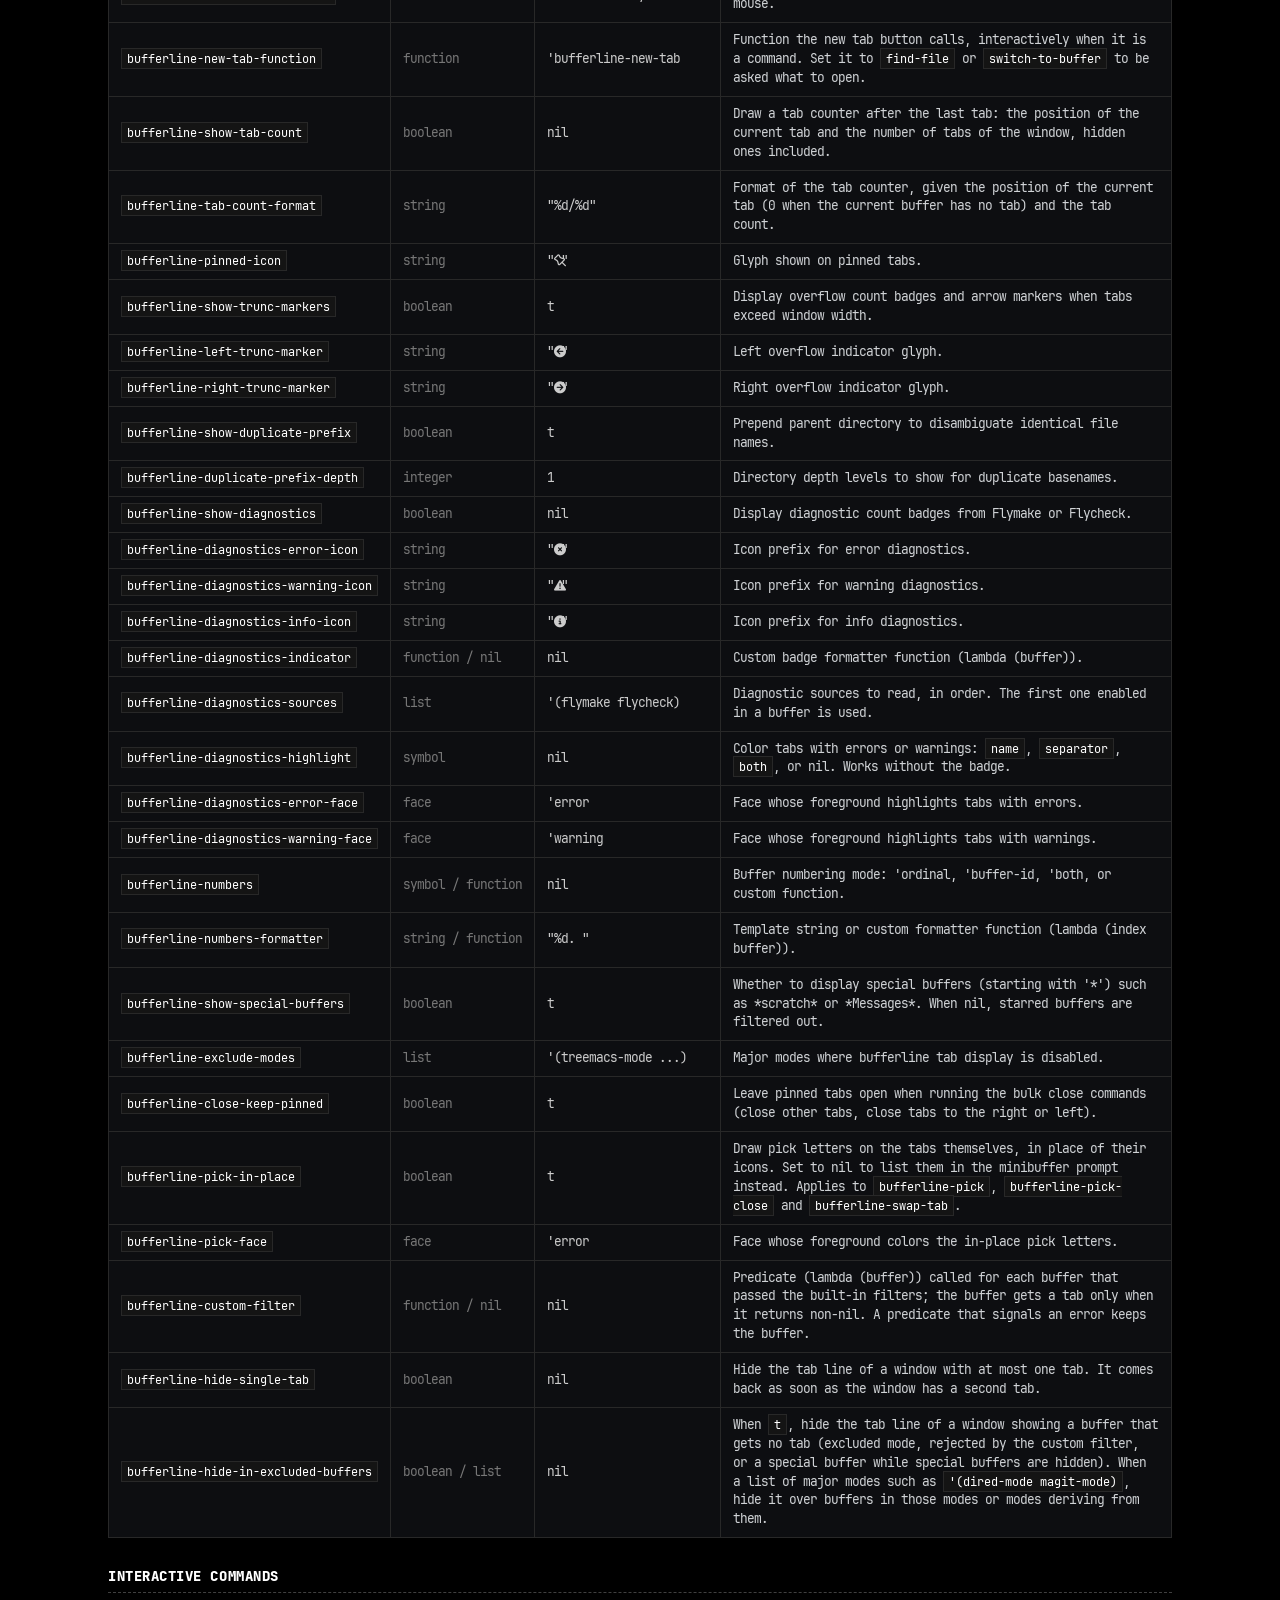
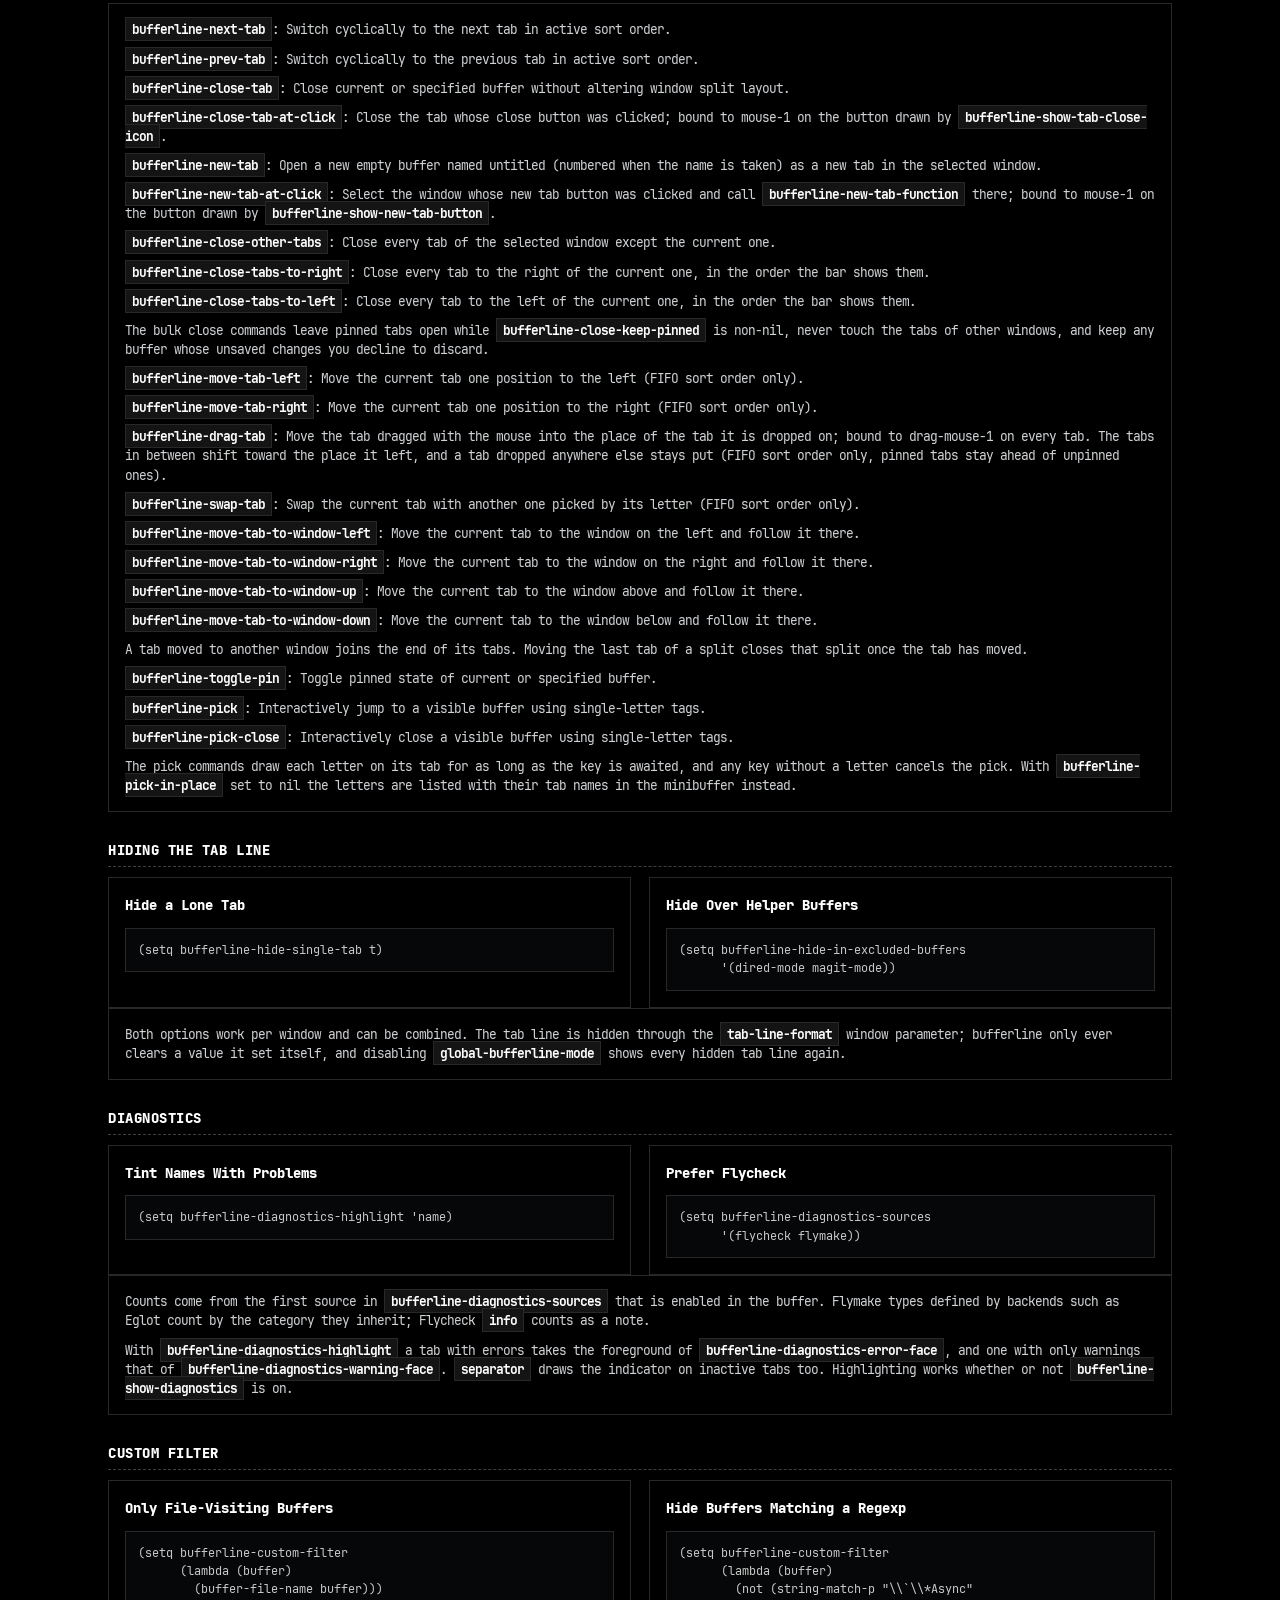
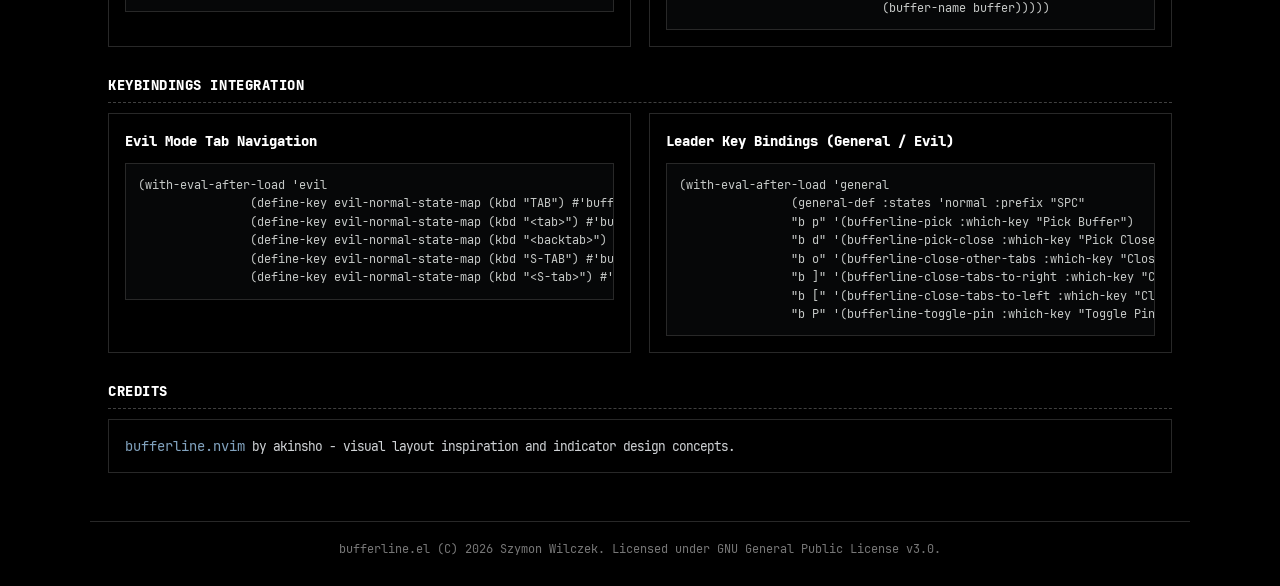
==== commit c0b0cbdf: "web: document the tab counter and preview it - The tab counter and its format were missing from the " ====
--- a/web/docs.html
+++ b/web/docs.html
@@ -270,6 +270,25 @@
                 </td>
               </tr>
               <tr>
+                <td><code>bufferline-show-tab-count</code></td>
+                <td class="type-col">boolean</td>
+                <td class="default-col">nil</td>
+                <td>
+                  Draw a tab counter after the last tab: the position of the
+                  current tab and the number of tabs of the window, hidden ones
+                  included.
+                </td>
+              </tr>
+              <tr>
+                <td><code>bufferline-tab-count-format</code></td>
+                <td class="type-col">string</td>
+                <td class="default-col">"%d/%d"</td>
+                <td>
+                  Format of the tab counter, given the position of the current
+                  tab (0 when the current buffer has no tab) and the tab count.
+                </td>
+              </tr>
+              <tr>
                 <td><code>bufferline-pinned-icon</code></td>
                 <td class="type-col">string</td>
                 <td class="default-col">""</td>
--- a/web/styles.css
+++ b/web/styles.css
@@ -443,6 +443,18 @@
     justify-content: center;
     overflow: visible;
     margin: 0 var(--sp);
+}
+
+.tab-count {
+    display: inline-flex;
+    align-items: center;
+    align-self: stretch;
+    padding: 0 var(--sp);
+    background-color: var(--emacs-bg-alt);
+    color: var(--emacs-comment);
+    font-size: 0.85rem;
+    white-space: pre;
+    user-select: none;
 }
 
 .tab-new-button {
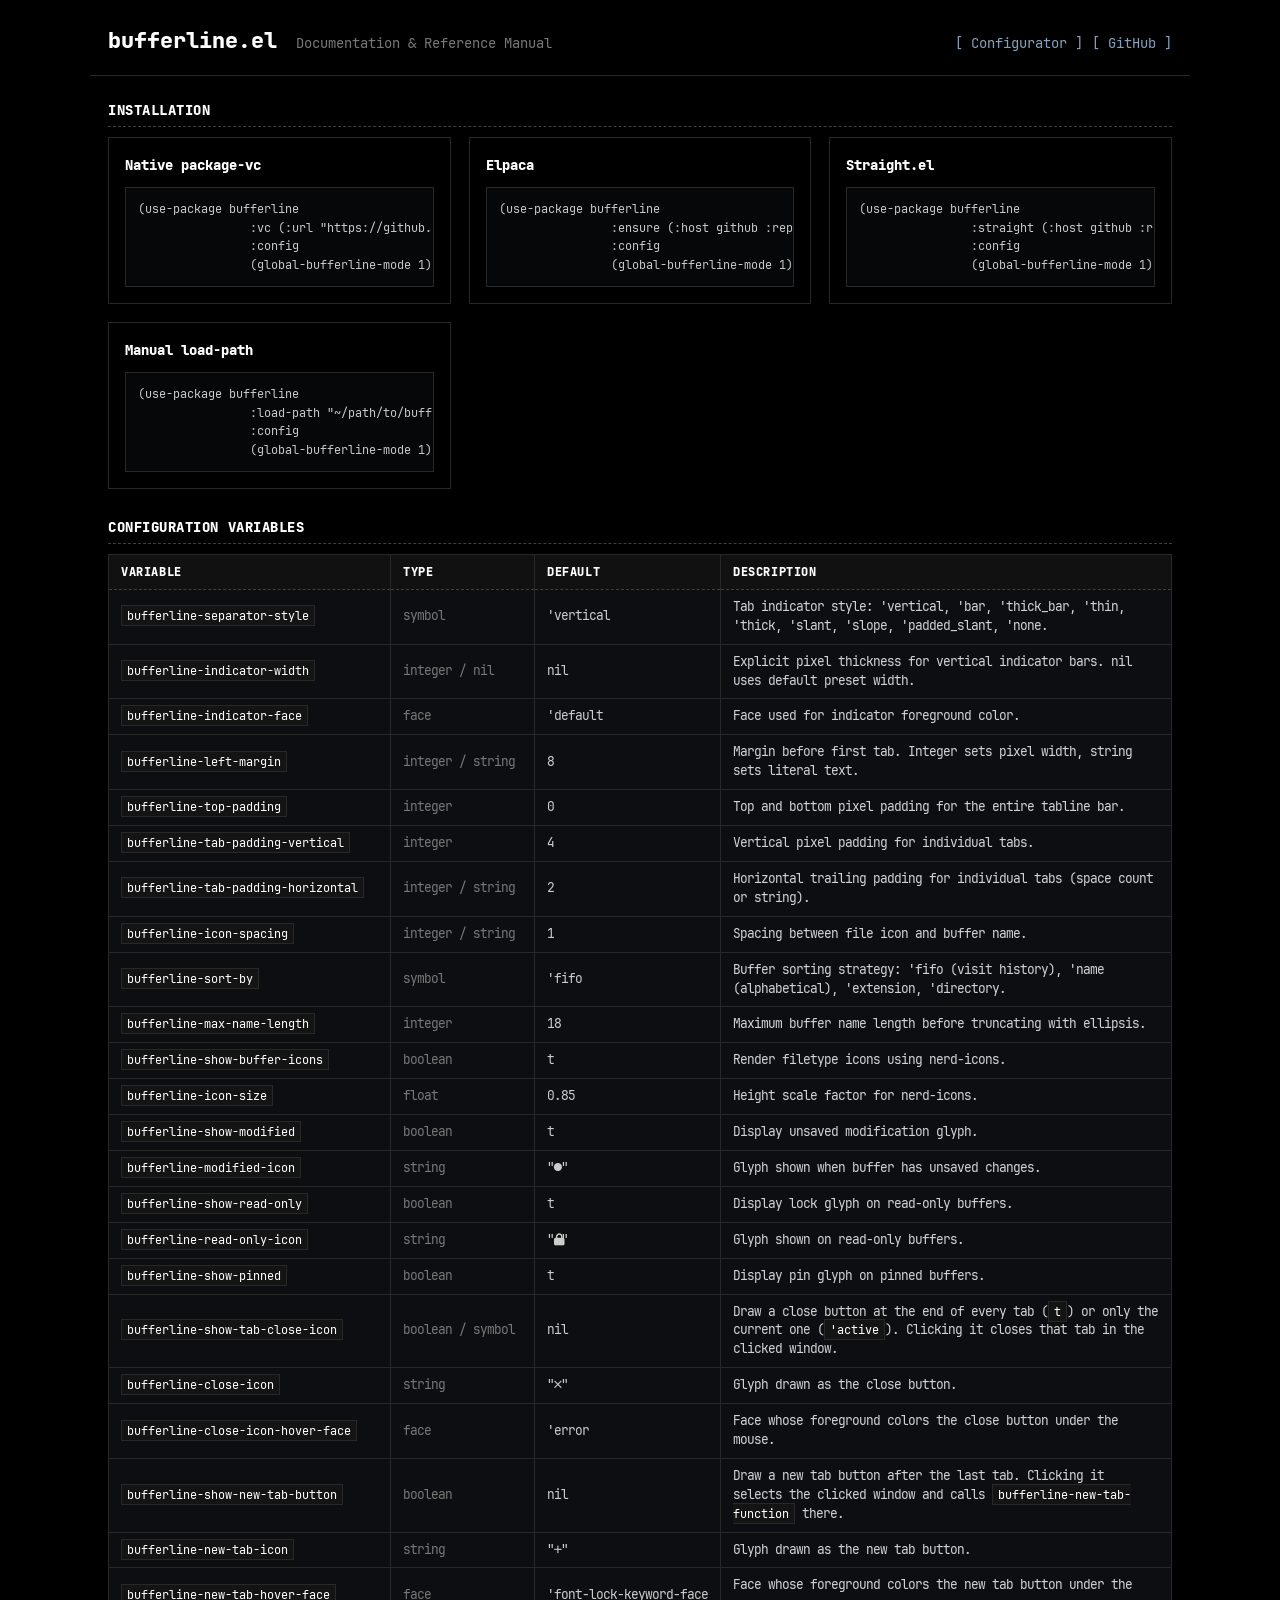
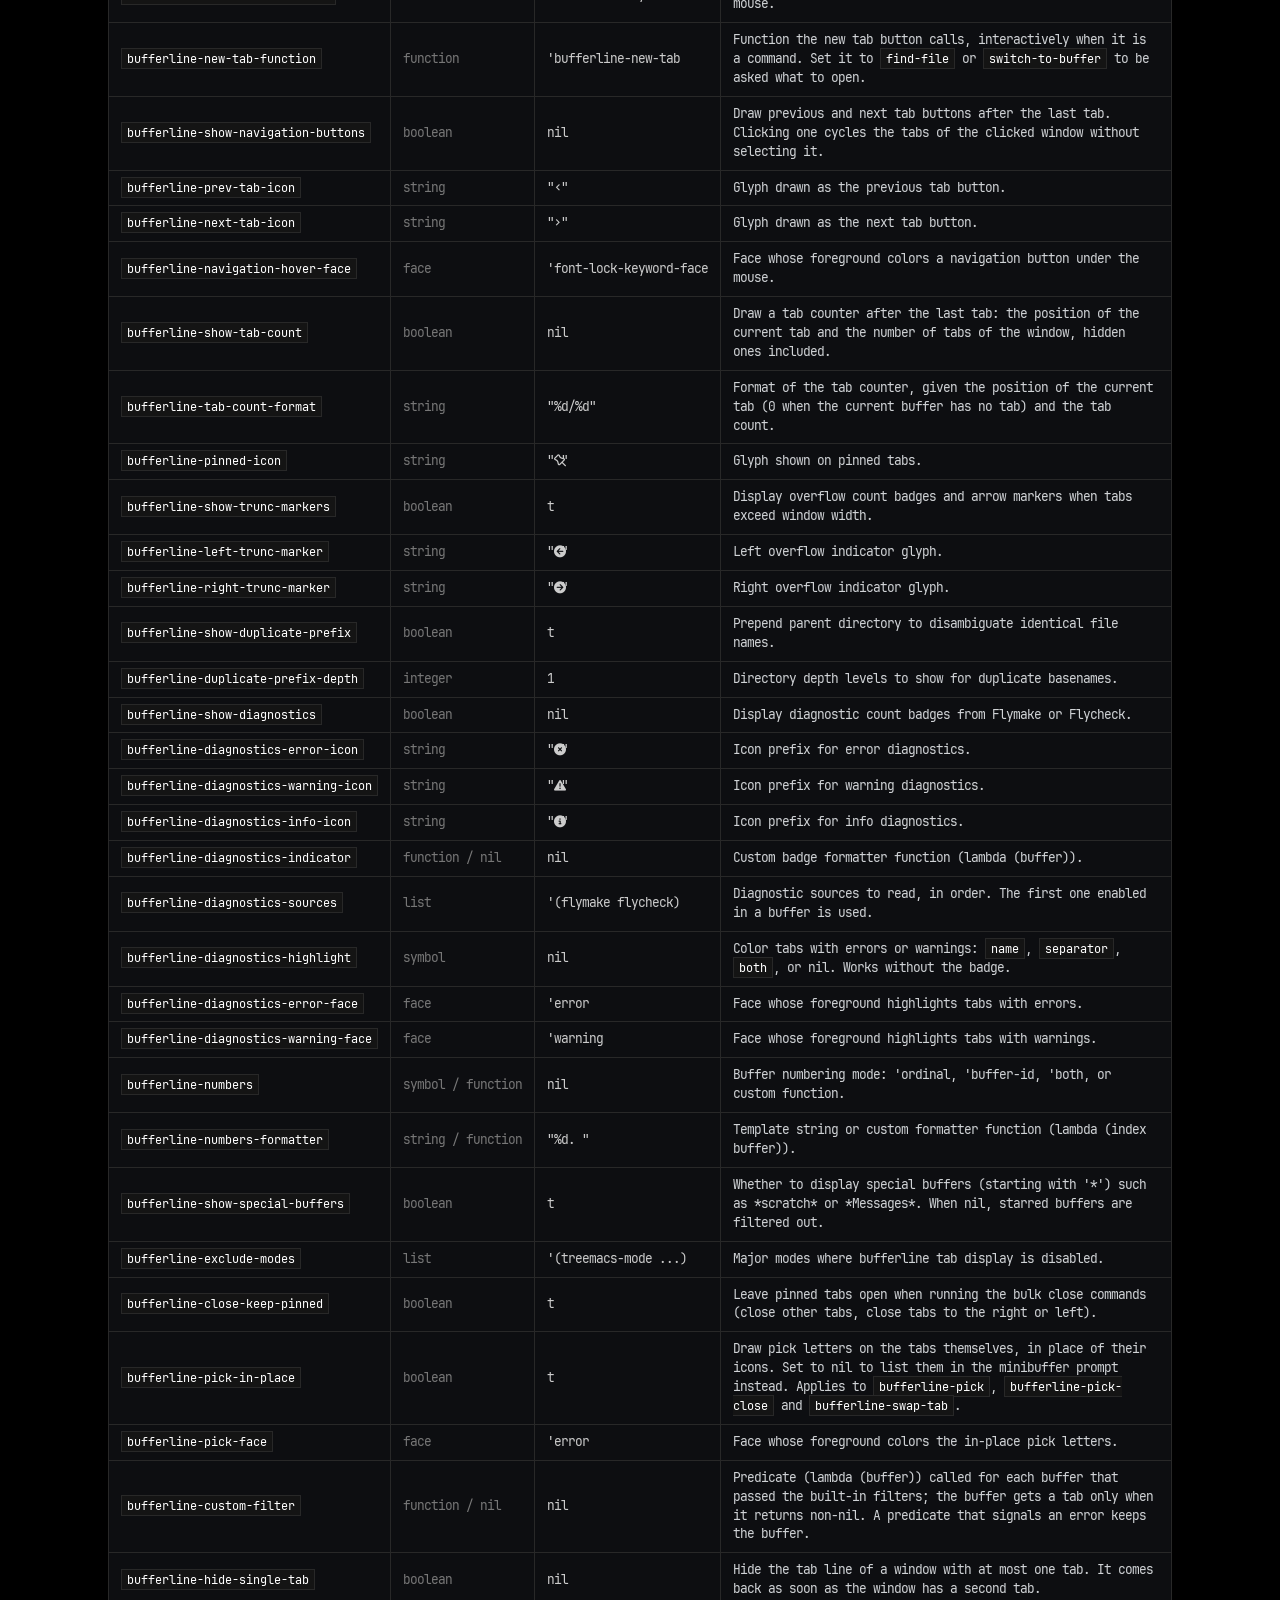
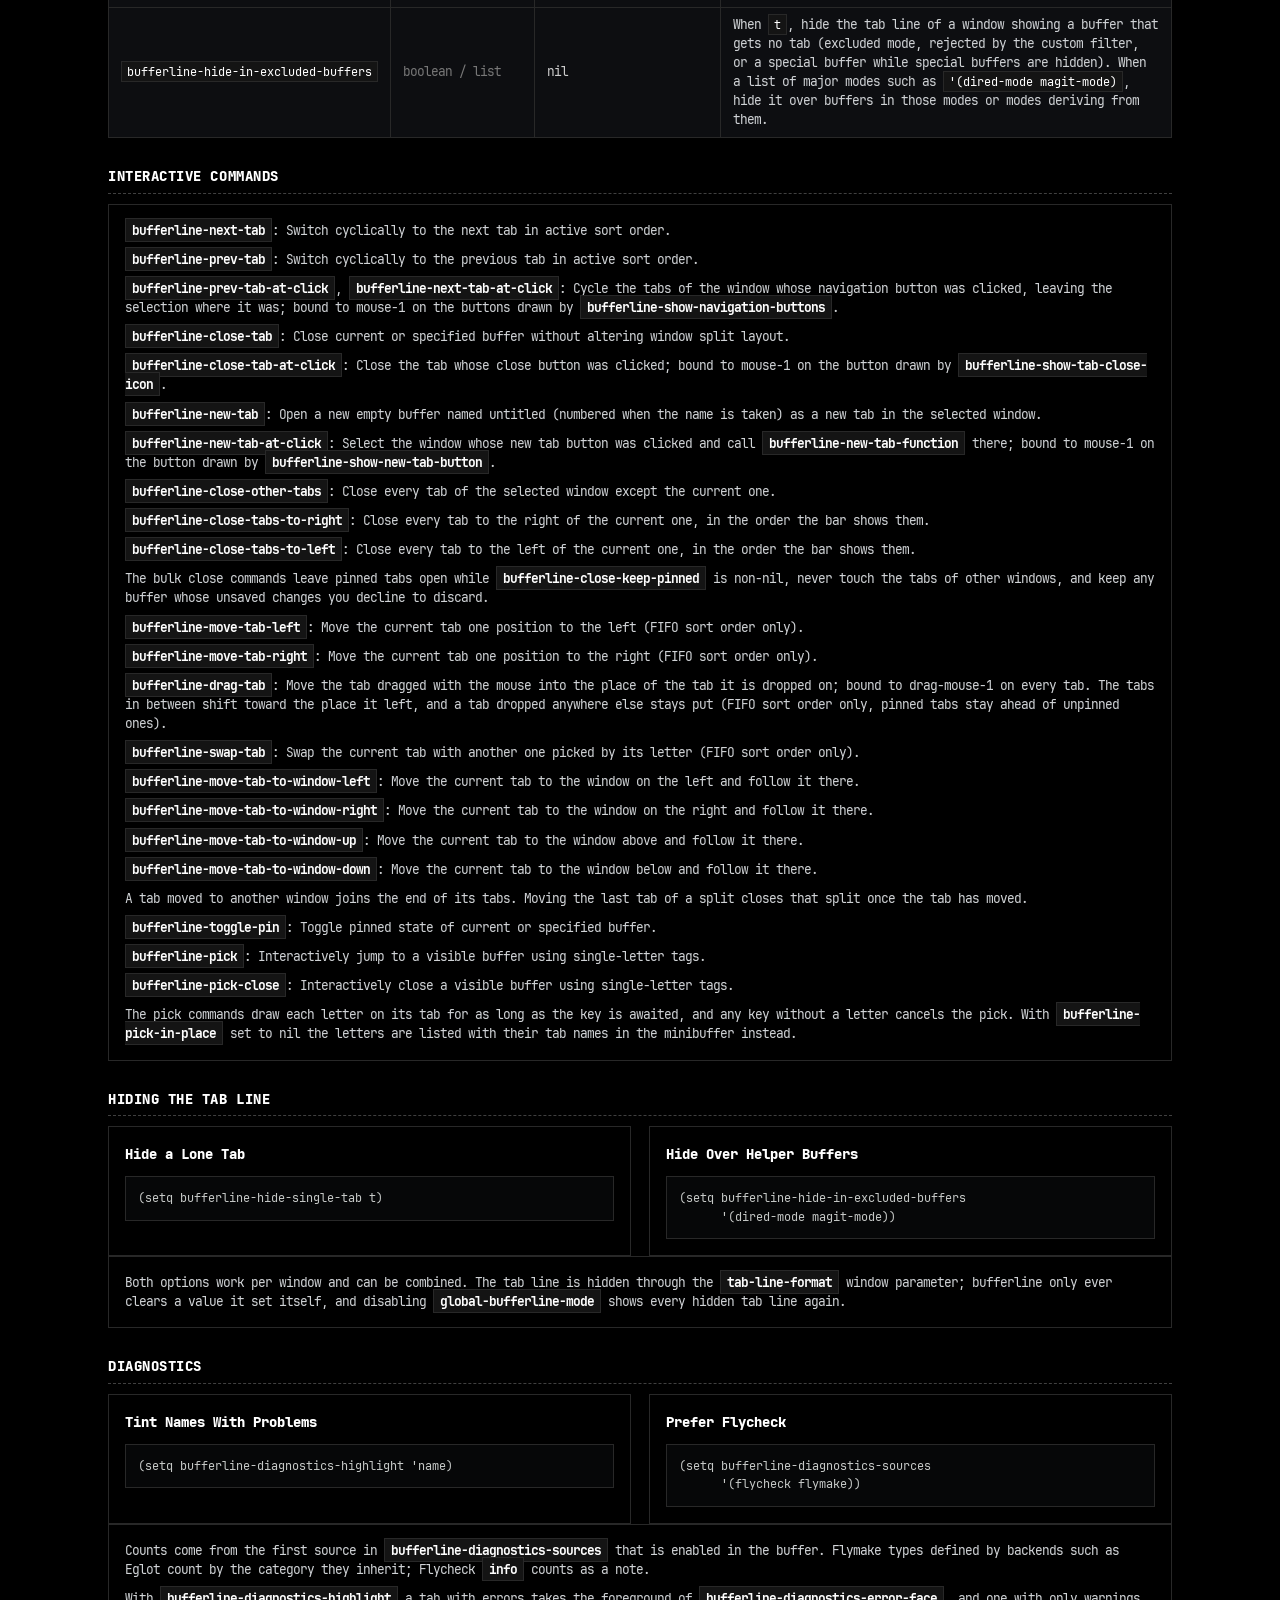
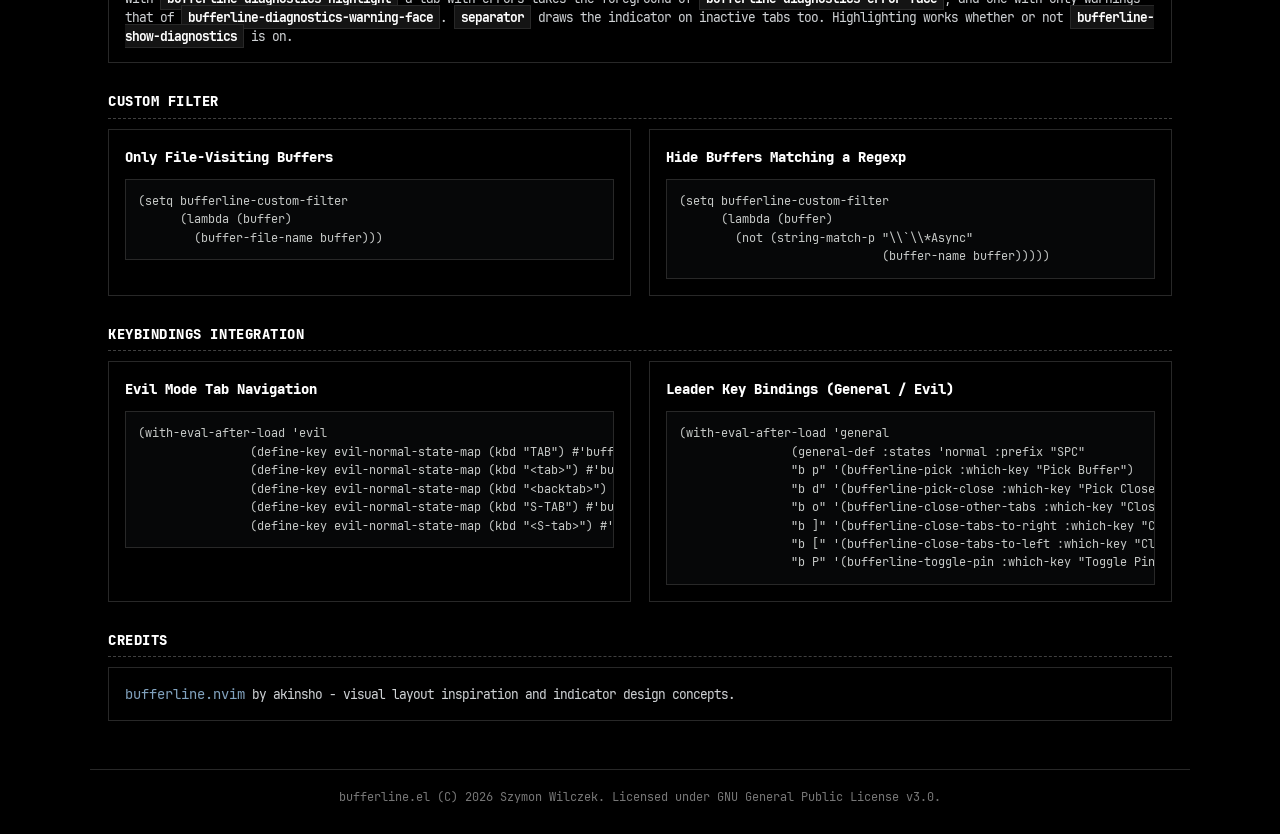
==== commit 9097da40: "web: document the navigation buttons and preview them - The previous and next tab buttons, their opt" ====
--- a/web/docs.html
+++ b/web/docs.html
@@ -270,6 +270,37 @@
                 </td>
               </tr>
               <tr>
+                <td><code>bufferline-show-navigation-buttons</code></td>
+                <td class="type-col">boolean</td>
+                <td class="default-col">nil</td>
+                <td>
+                  Draw previous and next tab buttons after the last tab.
+                  Clicking one cycles the tabs of the clicked window without
+                  selecting it.
+                </td>
+              </tr>
+              <tr>
+                <td><code>bufferline-prev-tab-icon</code></td>
+                <td class="type-col">string</td>
+                <td class="default-col">"󰅁"</td>
+                <td>Glyph drawn as the previous tab button.</td>
+              </tr>
+              <tr>
+                <td><code>bufferline-next-tab-icon</code></td>
+                <td class="type-col">string</td>
+                <td class="default-col">"󰅂"</td>
+                <td>Glyph drawn as the next tab button.</td>
+              </tr>
+              <tr>
+                <td><code>bufferline-navigation-hover-face</code></td>
+                <td class="type-col">face</td>
+                <td class="default-col">'font-lock-keyword-face</td>
+                <td>
+                  Face whose foreground colors a navigation button under the
+                  mouse.
+                </td>
+              </tr>
+              <tr>
                 <td><code>bufferline-show-tab-count</code></td>
                 <td class="type-col">boolean</td>
                 <td class="default-col">nil</td>
@@ -505,6 +536,13 @@
             <li>
               <code>bufferline-prev-tab</code>: Switch cyclically to the
               previous tab in active sort order.
+            </li>
+            <li>
+              <code>bufferline-prev-tab-at-click</code>,
+              <code>bufferline-next-tab-at-click</code>: Cycle the tabs of the
+              window whose navigation button was clicked, leaving the selection
+              where it was; bound to mouse-1 on the buttons drawn by
+              <code>bufferline-show-navigation-buttons</code>.
             </li>
             <li>
               <code>bufferline-close-tab</code>: Close current or specified
--- a/web/styles.css
+++ b/web/styles.css
@@ -443,6 +443,27 @@
     justify-content: center;
     overflow: visible;
     margin: 0 var(--sp);
+}
+
+.tab-nav-buttons {
+    font-family: var(--font-icons);
+    display: inline-flex;
+    align-items: center;
+    align-self: stretch;
+    gap: var(--sp);
+    padding: 0 var(--sp);
+    background-color: var(--emacs-bg-alt);
+    color: var(--emacs-comment);
+    user-select: none;
+}
+
+.tab-nav-button {
+    cursor: pointer;
+}
+
+.tab-nav-button:hover {
+    color: var(--emacs-keyword);
+    font-weight: bold;
 }
 
 .tab-count {
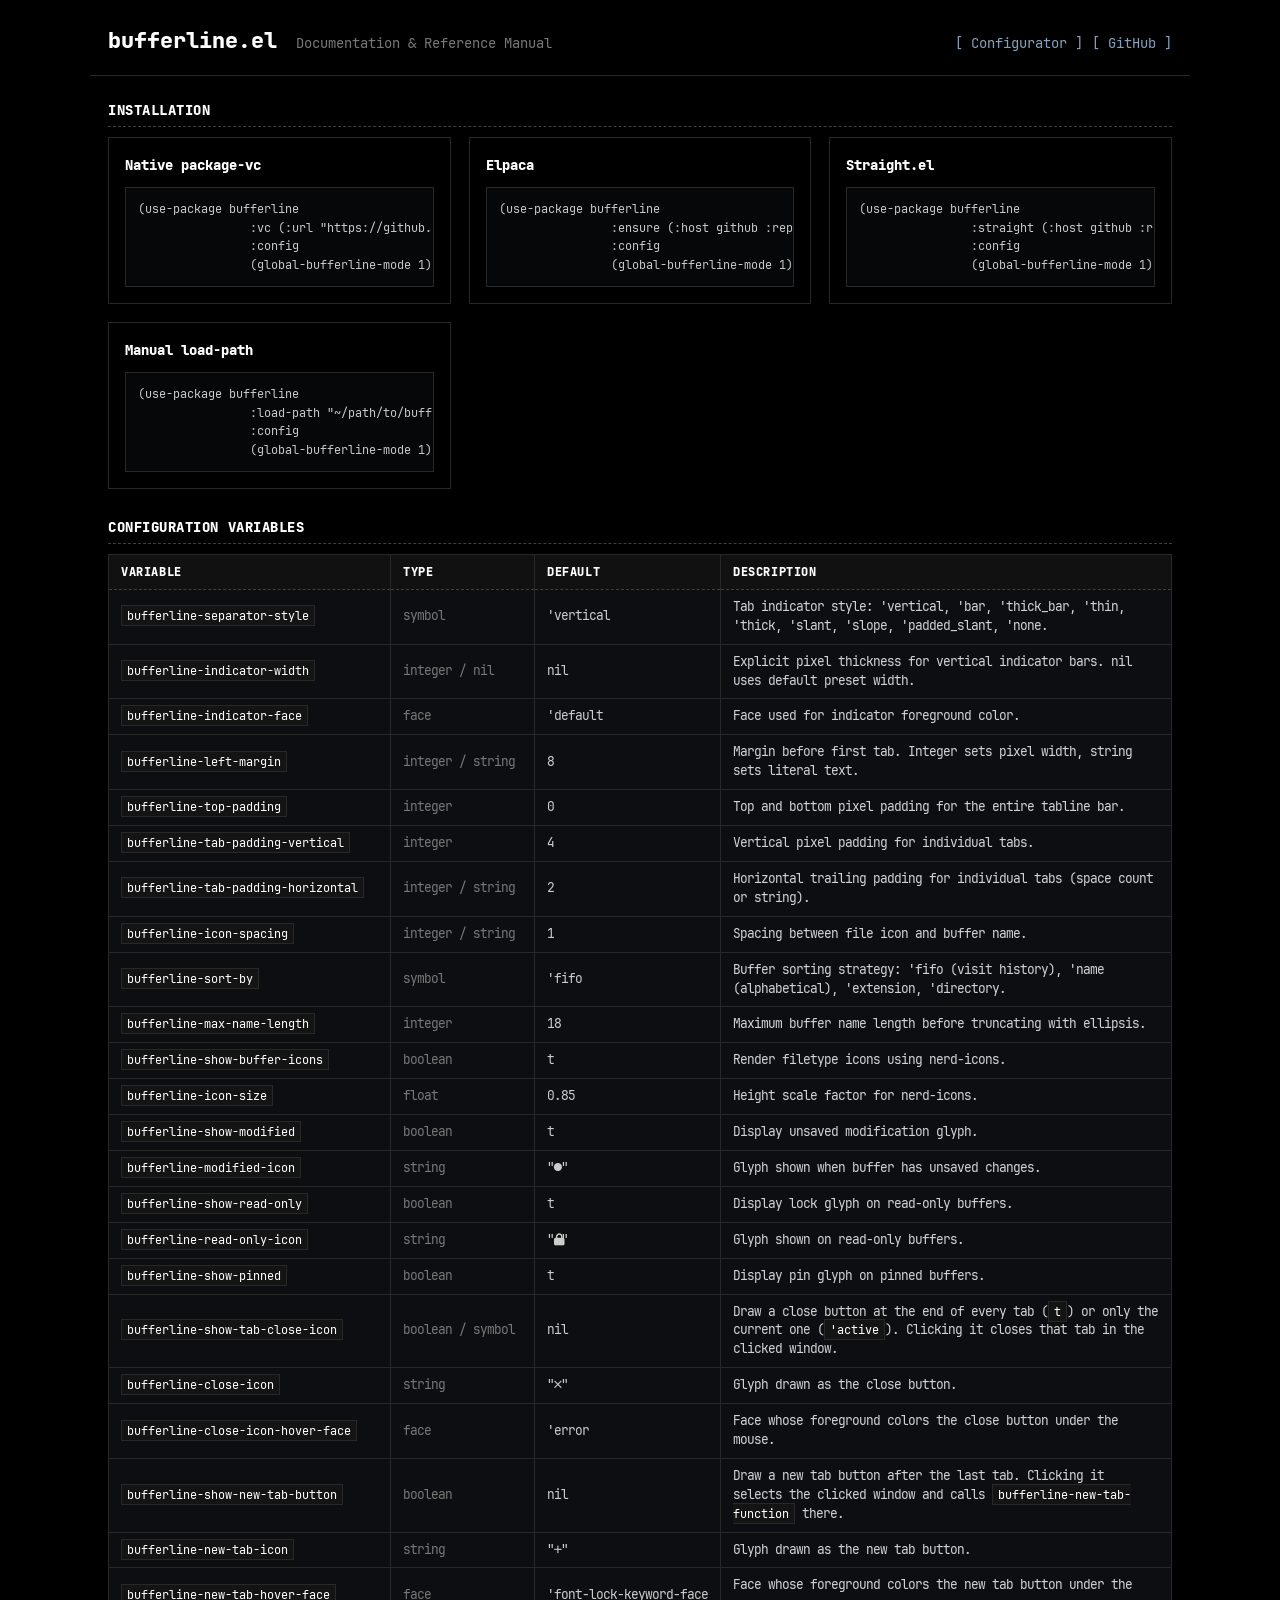
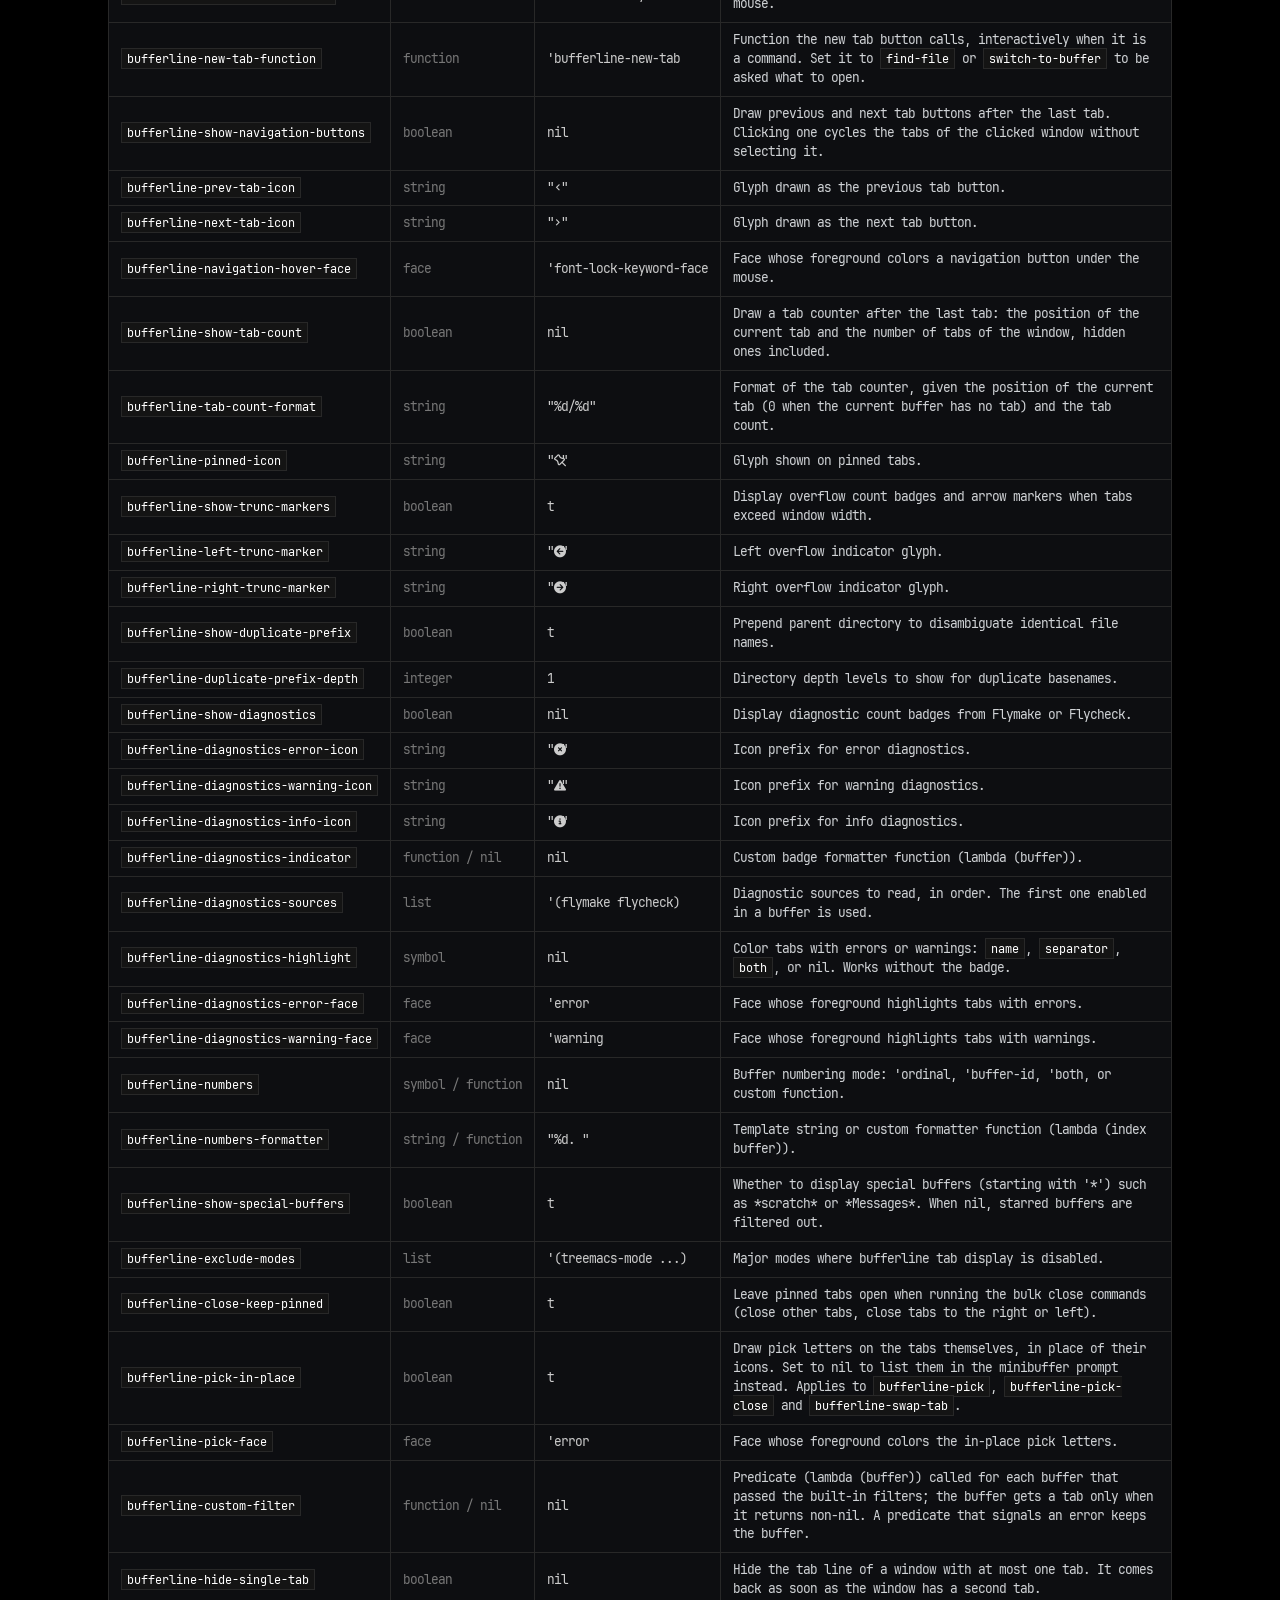
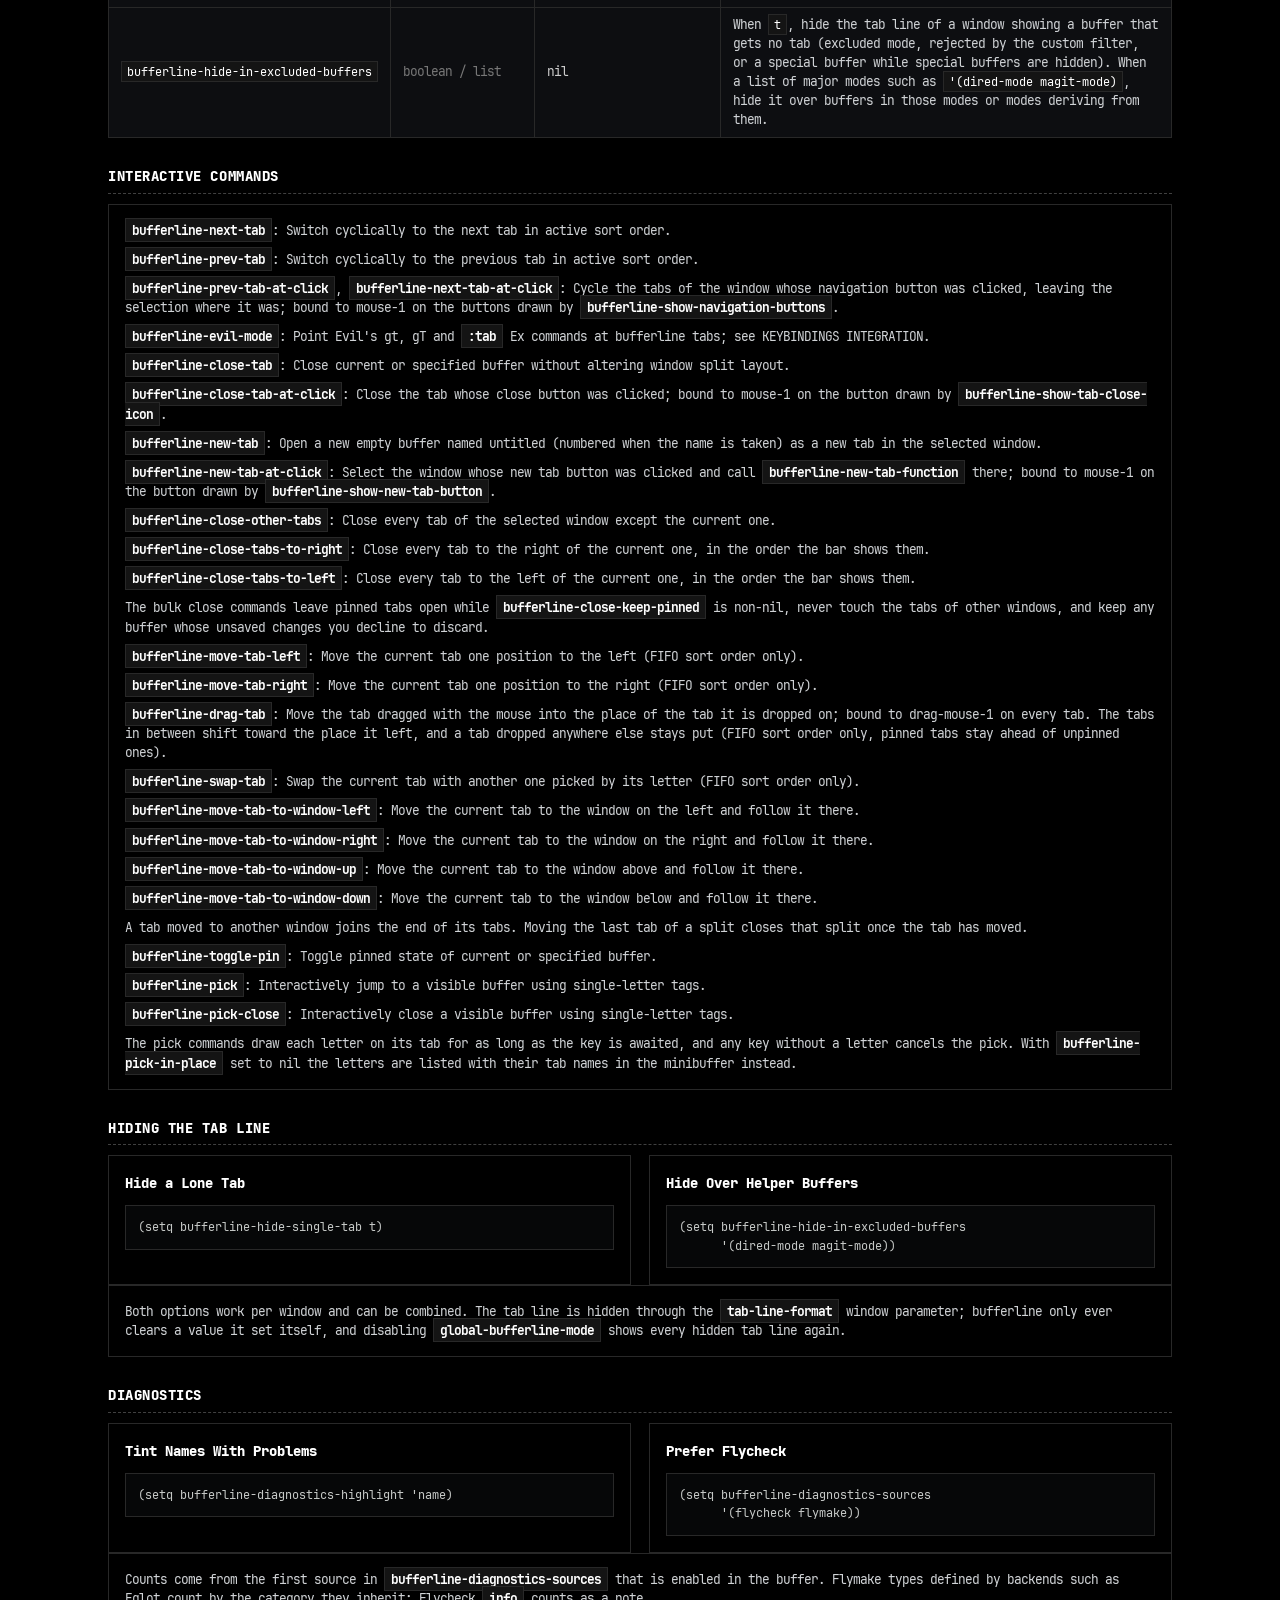
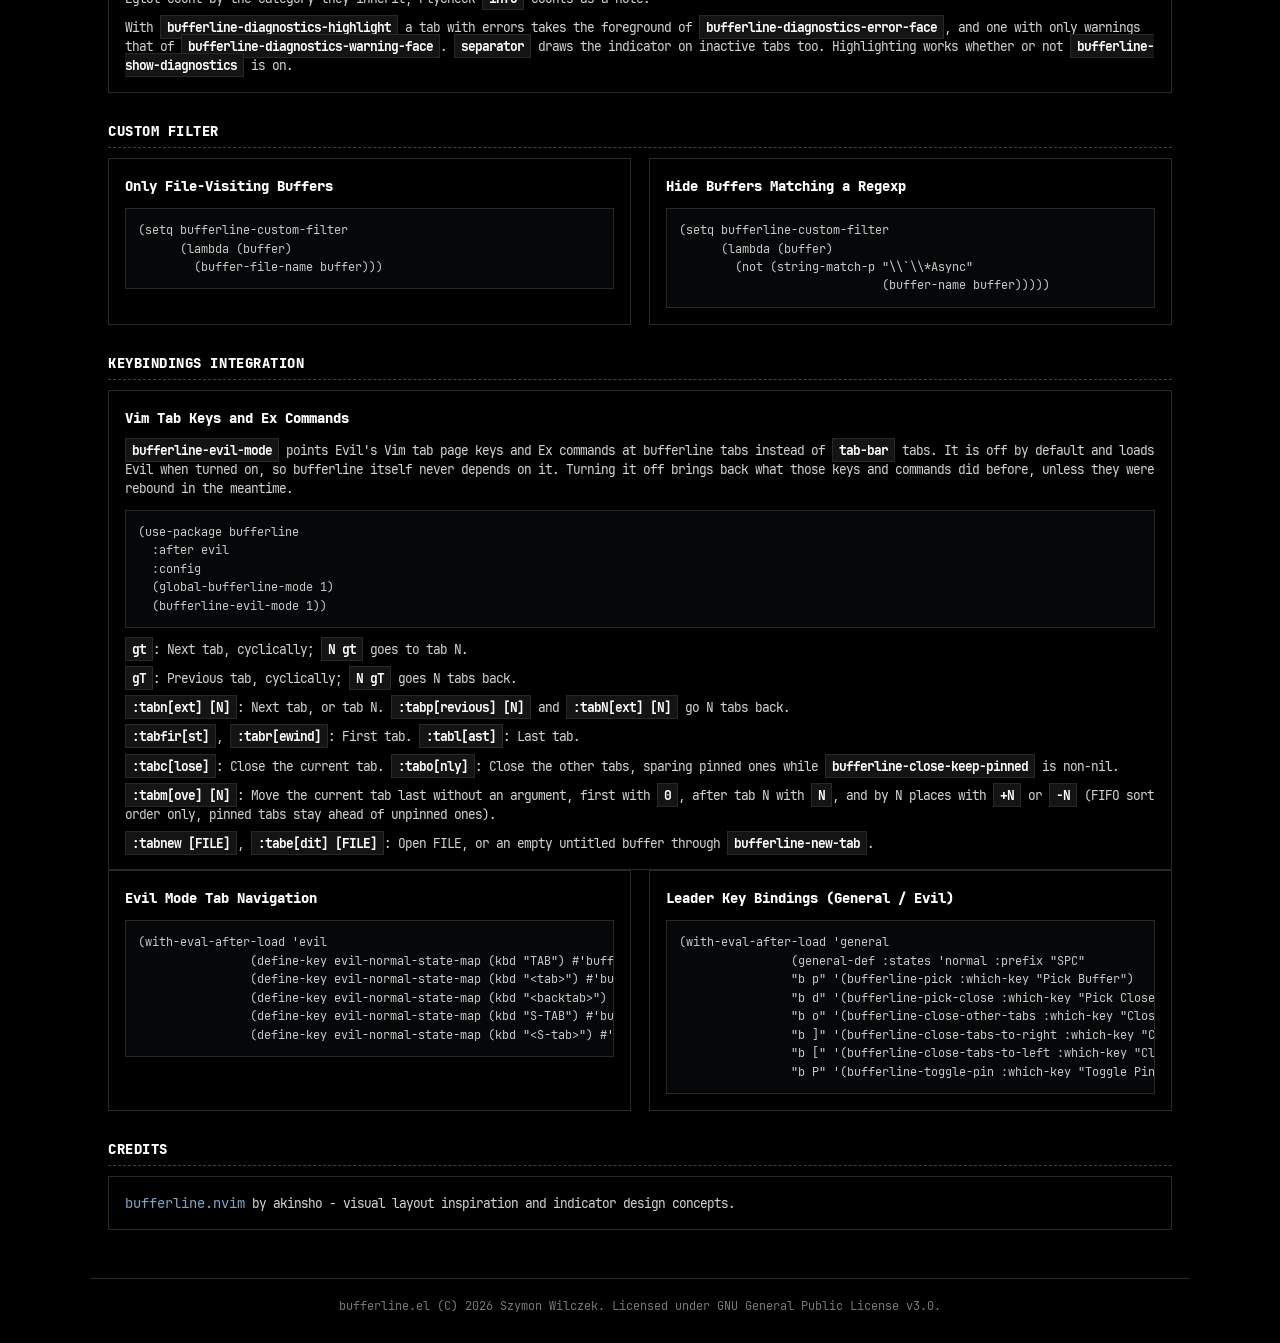
==== commit ee3431cb: "web: document the Evil integration and preview it - bufferline-evil-mode was missing from the docume" ====
--- a/web/docs.html
+++ b/web/docs.html
@@ -545,6 +545,11 @@
               <code>bufferline-show-navigation-buttons</code>.
             </li>
             <li>
+              <code>bufferline-evil-mode</code>: Point Evil's gt, gT and
+              <code>:tab</code> Ex commands at bufferline tabs; see KEYBINDINGS
+              INTEGRATION.
+            </li>
+            <li>
               <code>bufferline-close-tab</code>: Close current or specified
               buffer without altering window split layout.
             </li>
@@ -747,6 +752,61 @@
       <section class="section">
         <div class="section-header">
           <span class="section-title">KEYBINDINGS INTEGRATION</span>
+        </div>
+
+        <div class="doc-card">
+          <h3 class="doc-card-title">Vim Tab Keys and Ex Commands</h3>
+          <ul class="doc-list">
+            <li>
+              <code>bufferline-evil-mode</code> points Evil's Vim tab page keys
+              and Ex commands at bufferline tabs instead of
+              <code>tab-bar</code> tabs. It is off by default and loads Evil
+              when turned on, so bufferline itself never depends on it. Turning
+              it off brings back what those keys and commands did before, unless
+              they were rebound in the meantime.
+            </li>
+          </ul>
+          <pre class="doc-code"><code>(use-package bufferline
+  :after evil
+  :config
+  (global-bufferline-mode 1)
+  (bufferline-evil-mode 1))</code></pre>
+          <ul class="doc-list">
+            <li>
+              <code>gt</code>: Next tab, cyclically; <code>N gt</code> goes to
+              tab N.
+            </li>
+            <li>
+              <code>gT</code>: Previous tab, cyclically; <code>N gT</code> goes
+              N tabs back.
+            </li>
+            <li>
+              <code>:tabn[ext] [N]</code>: Next tab, or tab N.
+              <code>:tabp[revious] [N]</code> and <code>:tabN[ext] [N]</code> go
+              N tabs back.
+            </li>
+            <li>
+              <code>:tabfir[st]</code>, <code>:tabr[ewind]</code>: First tab.
+              <code>:tabl[ast]</code>: Last tab.
+            </li>
+            <li>
+              <code>:tabc[lose]</code>: Close the current tab.
+              <code>:tabo[nly]</code>: Close the other tabs, sparing pinned ones
+              while <code>bufferline-close-keep-pinned</code> is non-nil.
+            </li>
+            <li>
+              <code>:tabm[ove] [N]</code>: Move the current tab last without an
+              argument, first with <code>0</code>, after tab N with
+              <code>N</code>, and by N places with <code>+N</code> or
+              <code>-N</code> (FIFO sort order only, pinned tabs stay ahead of
+              unpinned ones).
+            </li>
+            <li>
+              <code>:tabnew [FILE]</code>, <code>:tabe[dit] [FILE]</code>: Open
+              FILE, or an empty untitled buffer through
+              <code>bufferline-new-tab</code>.
+            </li>
+          </ul>
         </div>
 
         <div class="docs-grid">
--- a/web/styles.css
+++ b/web/styles.css
@@ -520,6 +520,10 @@
 
 .emacs-minibuffer .mb-prompt {
     color: var(--emacs-keyword);
+}
+
+.emacs-minibuffer .mb-cursor {
+    background-color: var(--emacs-fg);
 }
 
 .emacs-minibuffer .mb-key {
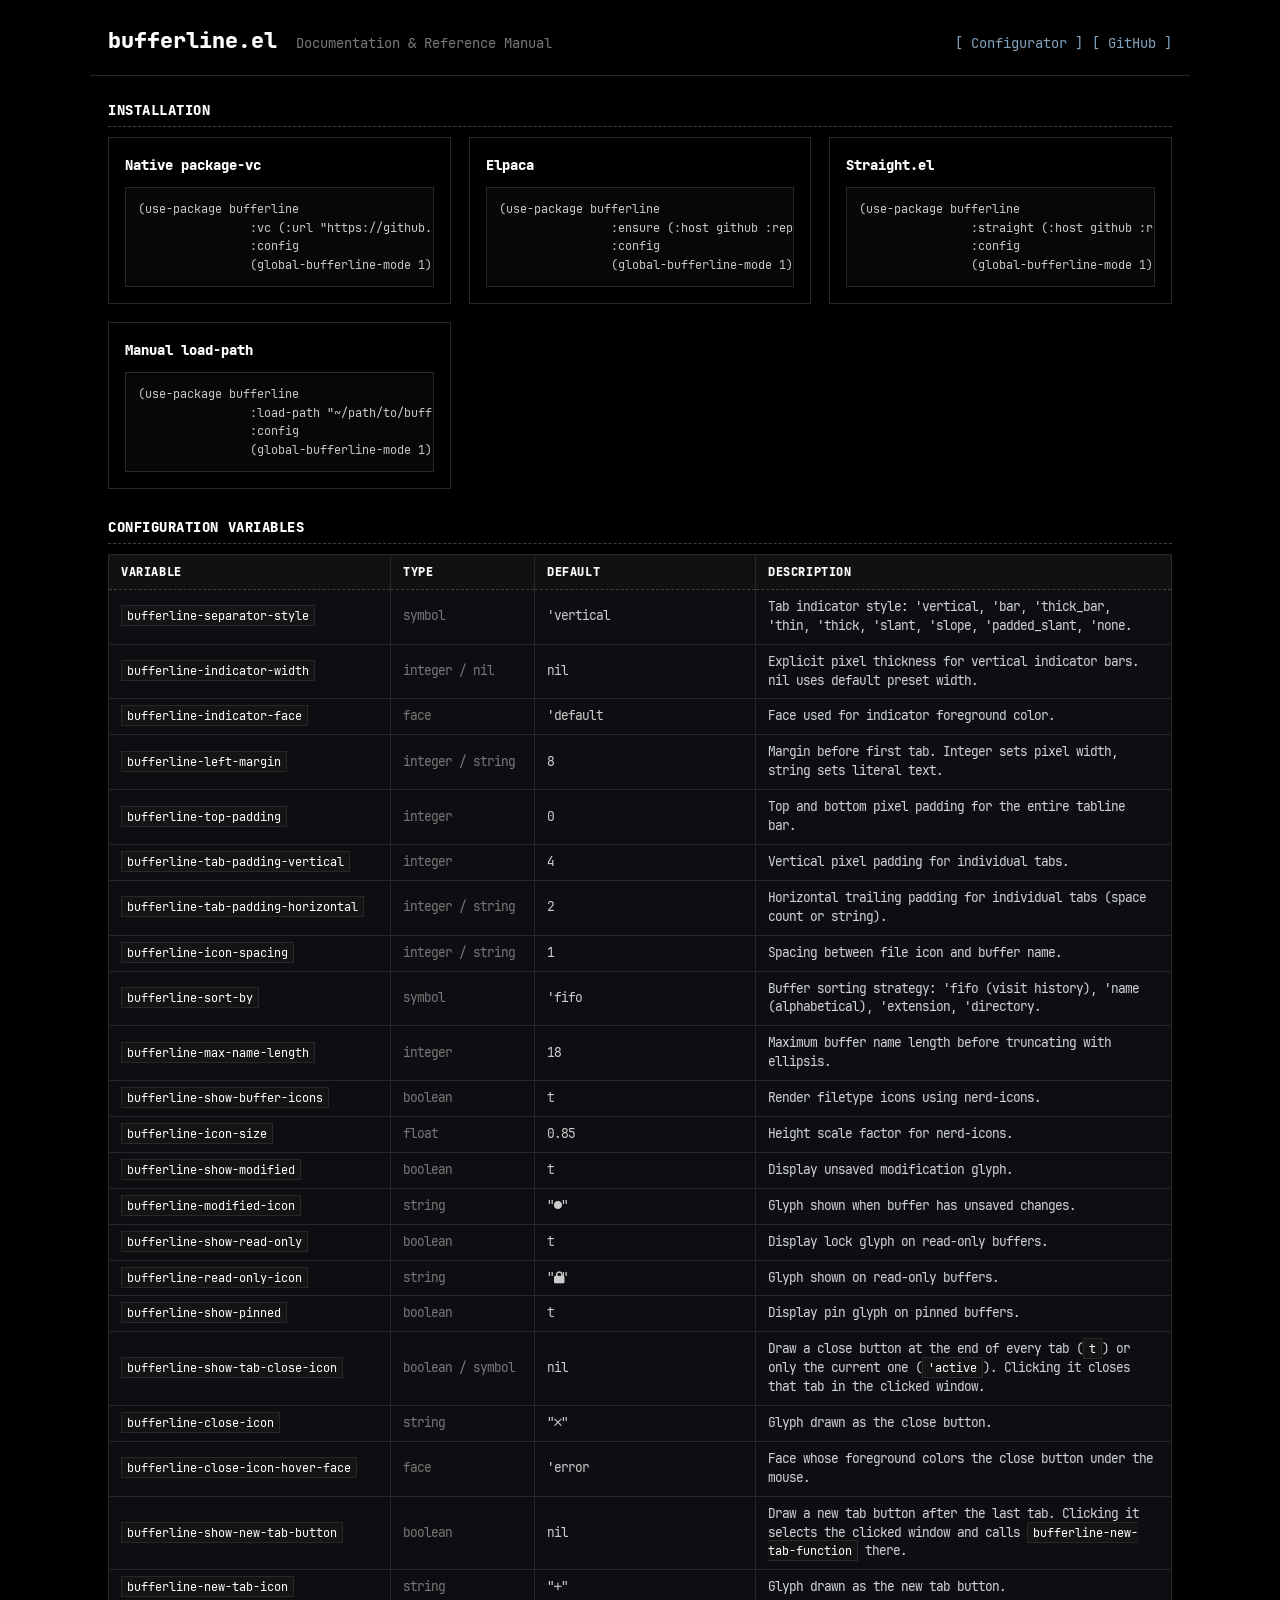
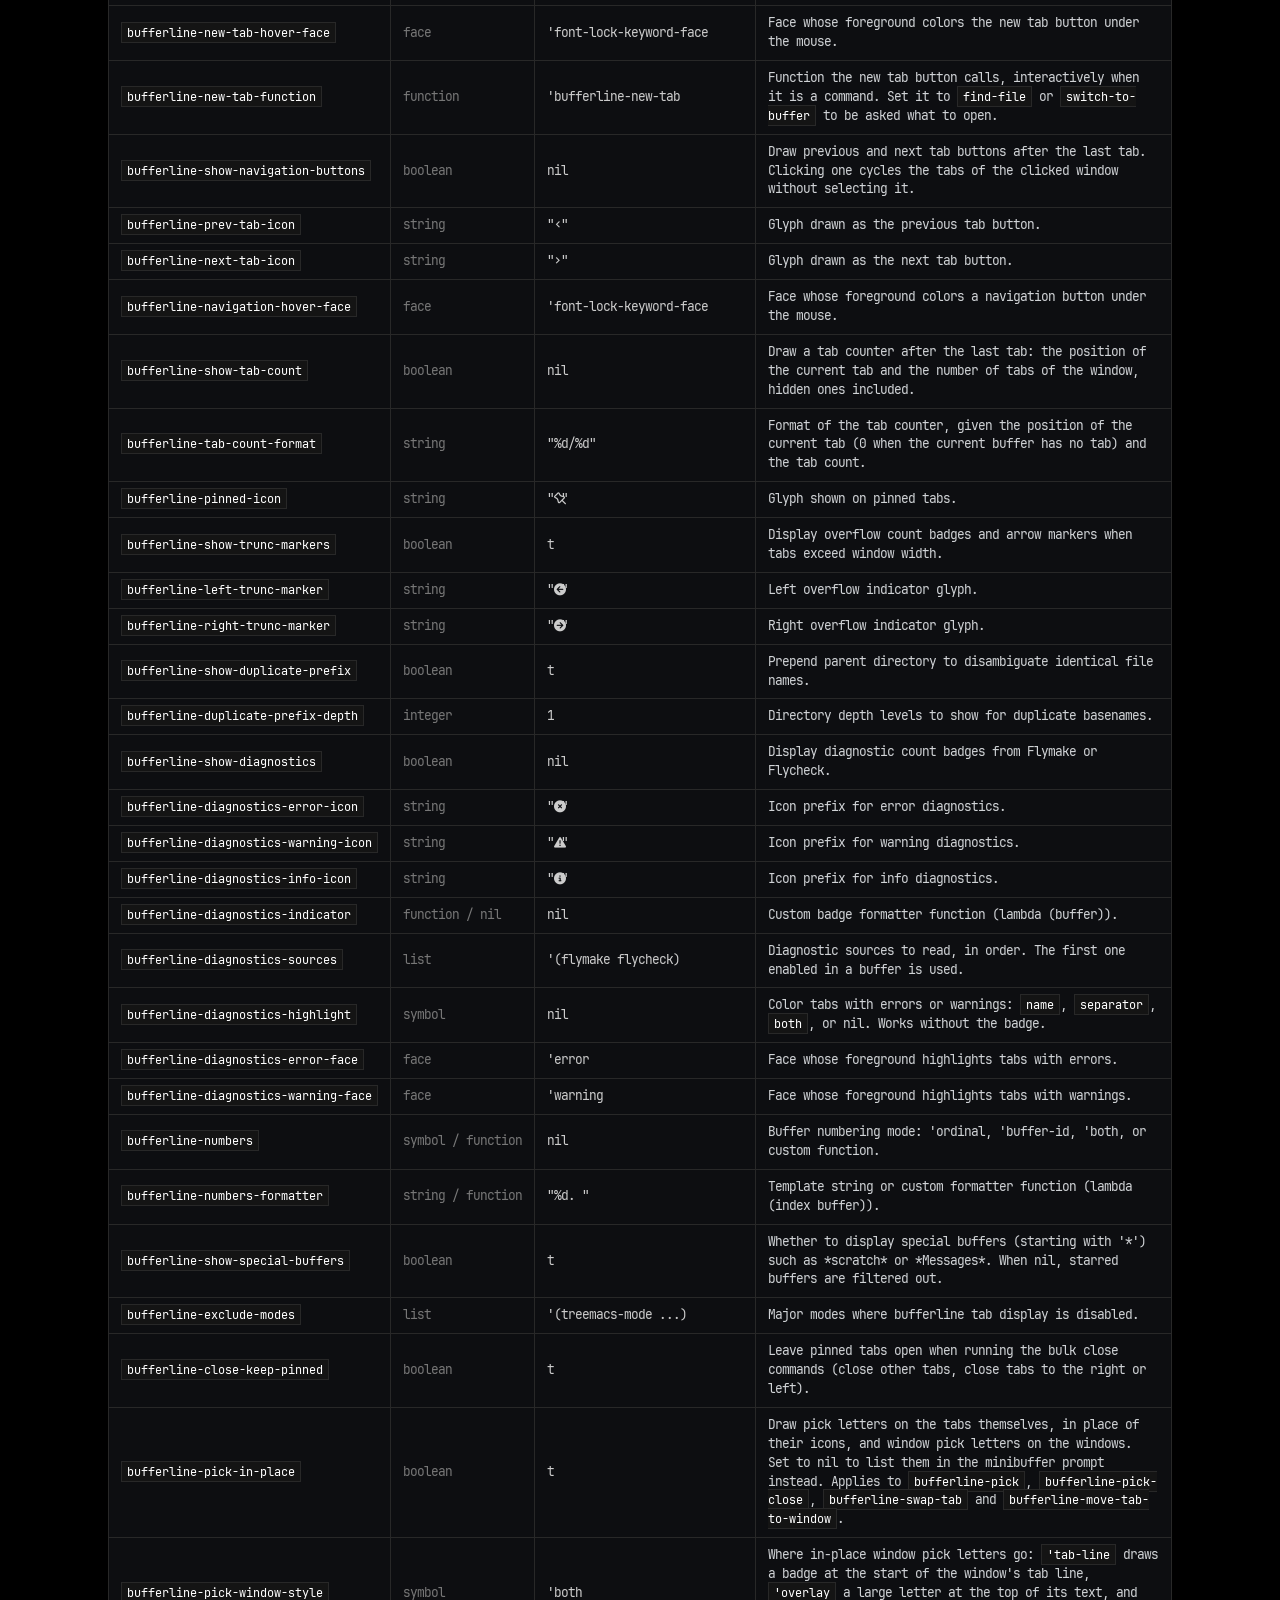
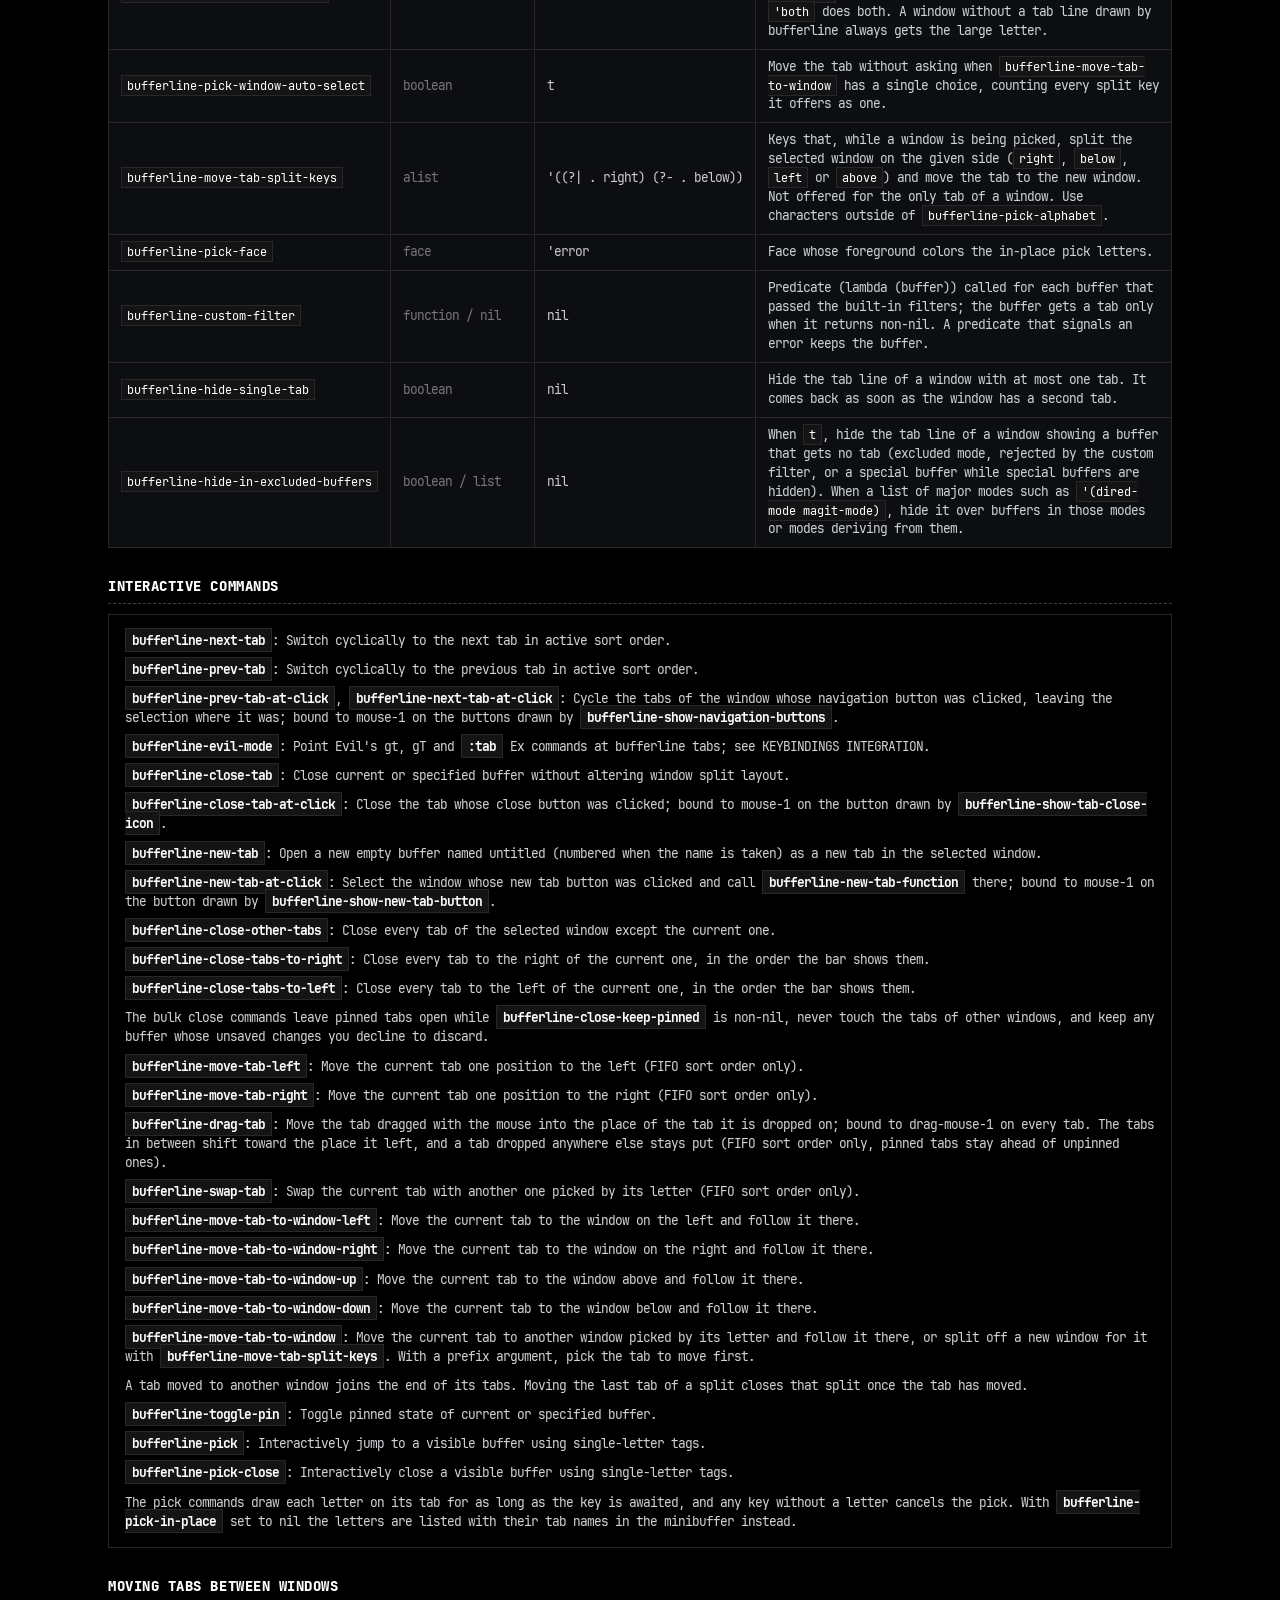
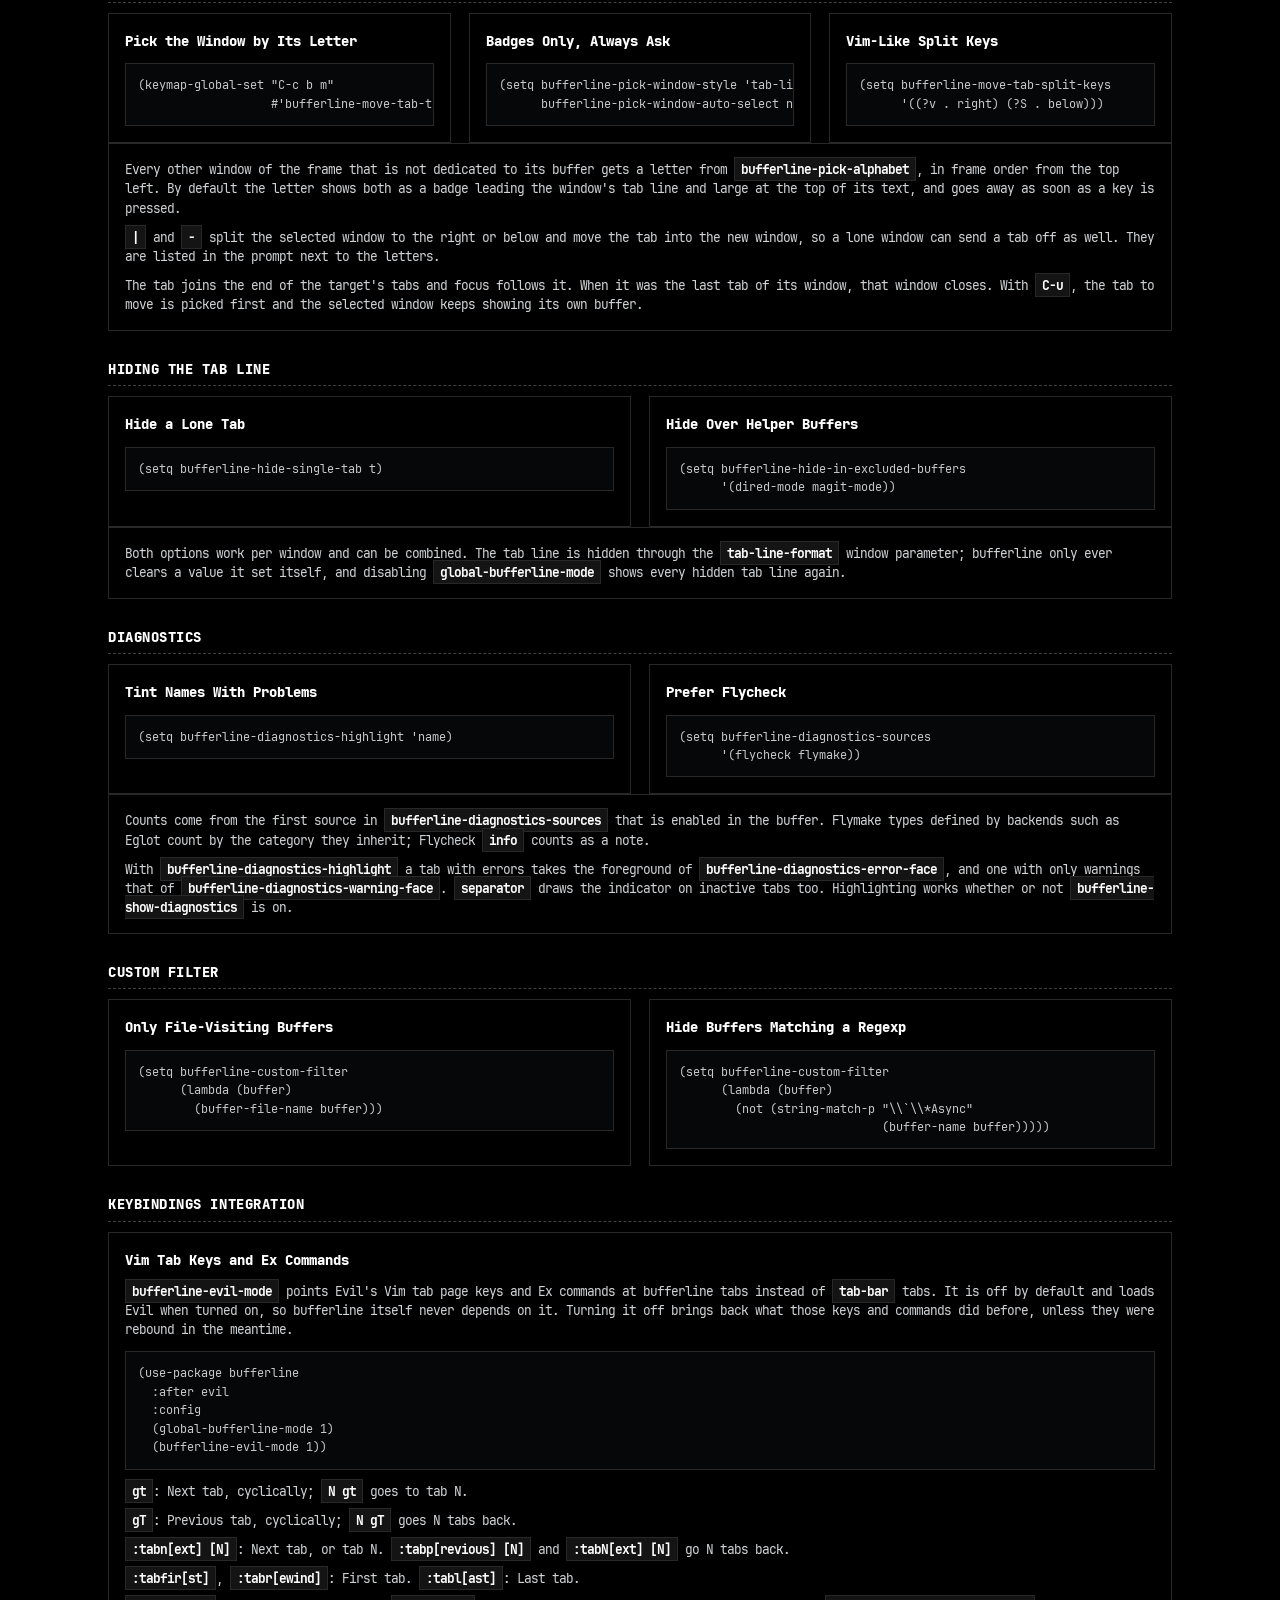
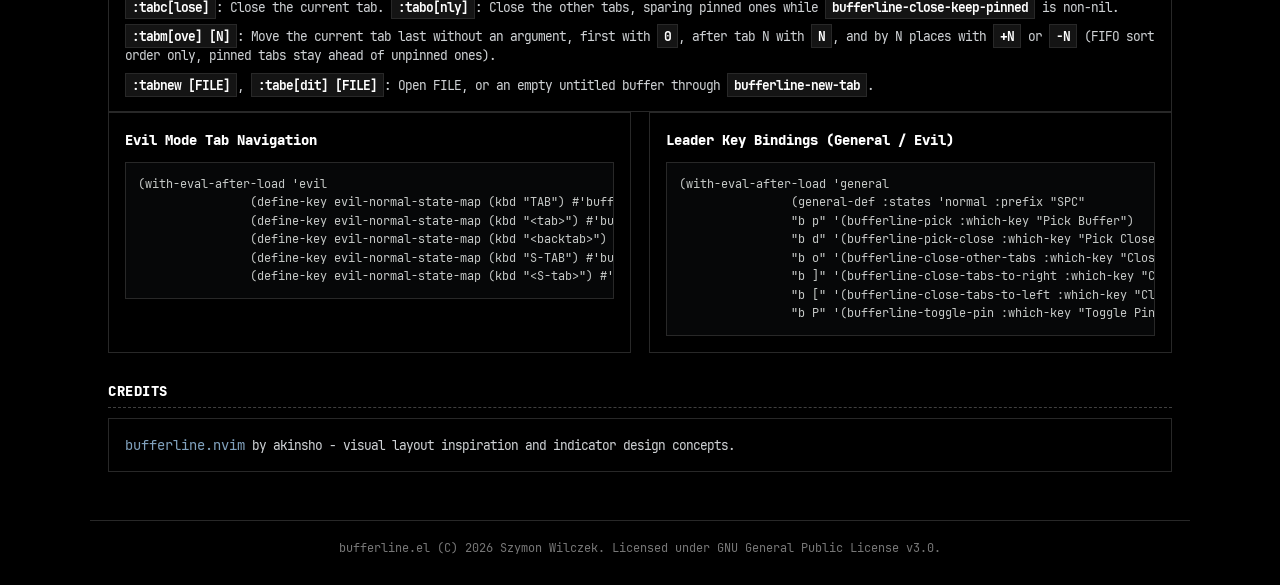
==== commit 4015d0a7: "web: document moving a tab to a picked window - bufferline-move-tab-to-window and the options of the" ====
--- a/web/docs.html
+++ b/web/docs.html
@@ -472,10 +472,48 @@
                 <td class="default-col">t</td>
                 <td>
                   Draw pick letters on the tabs themselves, in place of their
-                  icons. Set to nil to list them in the minibuffer prompt
-                  instead. Applies to <code>bufferline-pick</code>,
-                  <code>bufferline-pick-close</code> and
-                  <code>bufferline-swap-tab</code>.
+                  icons, and window pick letters on the windows. Set to nil to
+                  list them in the minibuffer prompt instead. Applies to
+                  <code>bufferline-pick</code>,
+                  <code>bufferline-pick-close</code>,
+                  <code>bufferline-swap-tab</code> and
+                  <code>bufferline-move-tab-to-window</code>.
+                </td>
+              </tr>
+              <tr>
+                <td><code>bufferline-pick-window-style</code></td>
+                <td class="type-col">symbol</td>
+                <td class="default-col">'both</td>
+                <td>
+                  Where in-place window pick letters go:
+                  <code>'tab-line</code> draws a badge at the start of the
+                  window's tab line, <code>'overlay</code> a large letter at the
+                  top of its text, and <code>'both</code> does both. A window
+                  without a tab line drawn by bufferline always gets the large
+                  letter.
+                </td>
+              </tr>
+              <tr>
+                <td><code>bufferline-pick-window-auto-select</code></td>
+                <td class="type-col">boolean</td>
+                <td class="default-col">t</td>
+                <td>
+                  Move the tab without asking when
+                  <code>bufferline-move-tab-to-window</code> has a single
+                  choice, counting every split key it offers as one.
+                </td>
+              </tr>
+              <tr>
+                <td><code>bufferline-move-tab-split-keys</code></td>
+                <td class="type-col">alist</td>
+                <td class="default-col">'((?| . right) (?- . below))</td>
+                <td>
+                  Keys that, while a window is being picked, split the selected
+                  window on the given side (<code>right</code>,
+                  <code>below</code>, <code>left</code> or <code>above</code>)
+                  and move the tab to the new window. Not offered for the only
+                  tab of a window. Use characters outside of
+                  <code>bufferline-pick-alphabet</code>.
                 </td>
               </tr>
               <tr>
@@ -624,6 +662,13 @@
               tab to the window below and follow it there.
             </li>
             <li>
+              <code>bufferline-move-tab-to-window</code>: Move the current tab
+              to another window picked by its letter and follow it there, or
+              split off a new window for it with
+              <code>bufferline-move-tab-split-keys</code>. With a prefix
+              argument, pick the tab to move first.
+            </li>
+            <li>
               A tab moved to another window joins the end of its tabs. Moving
               the last tab of a split closes that split once the tab has moved.
             </li>
@@ -644,6 +689,58 @@
               key is awaited, and any key without a letter cancels the pick.
               With <code>bufferline-pick-in-place</code> set to nil the letters
               are listed with their tab names in the minibuffer instead.
+            </li>
+          </ul>
+        </div>
+      </section>
+
+      <section class="section">
+        <div class="section-header">
+          <span class="section-title">MOVING TABS BETWEEN WINDOWS</span>
+        </div>
+
+        <div class="docs-grid">
+          <div class="doc-card">
+            <h3 class="doc-card-title">Pick the Window by Its Letter</h3>
+            <pre class="doc-code"><code>(keymap-global-set "C-c b m"
+                   #'bufferline-move-tab-to-window)</code></pre>
+          </div>
+
+          <div class="doc-card">
+            <h3 class="doc-card-title">Badges Only, Always Ask</h3>
+            <pre
+              class="doc-code"
+            ><code>(setq bufferline-pick-window-style 'tab-line
+      bufferline-pick-window-auto-select nil)</code></pre>
+          </div>
+
+          <div class="doc-card">
+            <h3 class="doc-card-title">Vim-Like Split Keys</h3>
+            <pre class="doc-code"><code>(setq bufferline-move-tab-split-keys
+      '((?v . right) (?S . below)))</code></pre>
+          </div>
+        </div>
+
+        <div class="doc-card">
+          <ul class="doc-list">
+            <li>
+              Every other window of the frame that is not dedicated to its
+              buffer gets a letter from <code>bufferline-pick-alphabet</code>,
+              in frame order from the top left. By default the letter shows both
+              as a badge leading the window's tab line and large at the top of
+              its text, and goes away as soon as a key is pressed.
+            </li>
+            <li>
+              <code>|</code> and <code>-</code> split the selected window to the
+              right or below and move the tab into the new window, so a lone
+              window can send a tab off as well. They are listed in the prompt
+              next to the letters.
+            </li>
+            <li>
+              The tab joins the end of the target's tabs and focus follows it.
+              When it was the last tab of its window, that window closes. With
+              <code>C-u</code>, the tab to move is picked first and the selected
+              window keeps showing its own buffer.
             </li>
           </ul>
         </div>
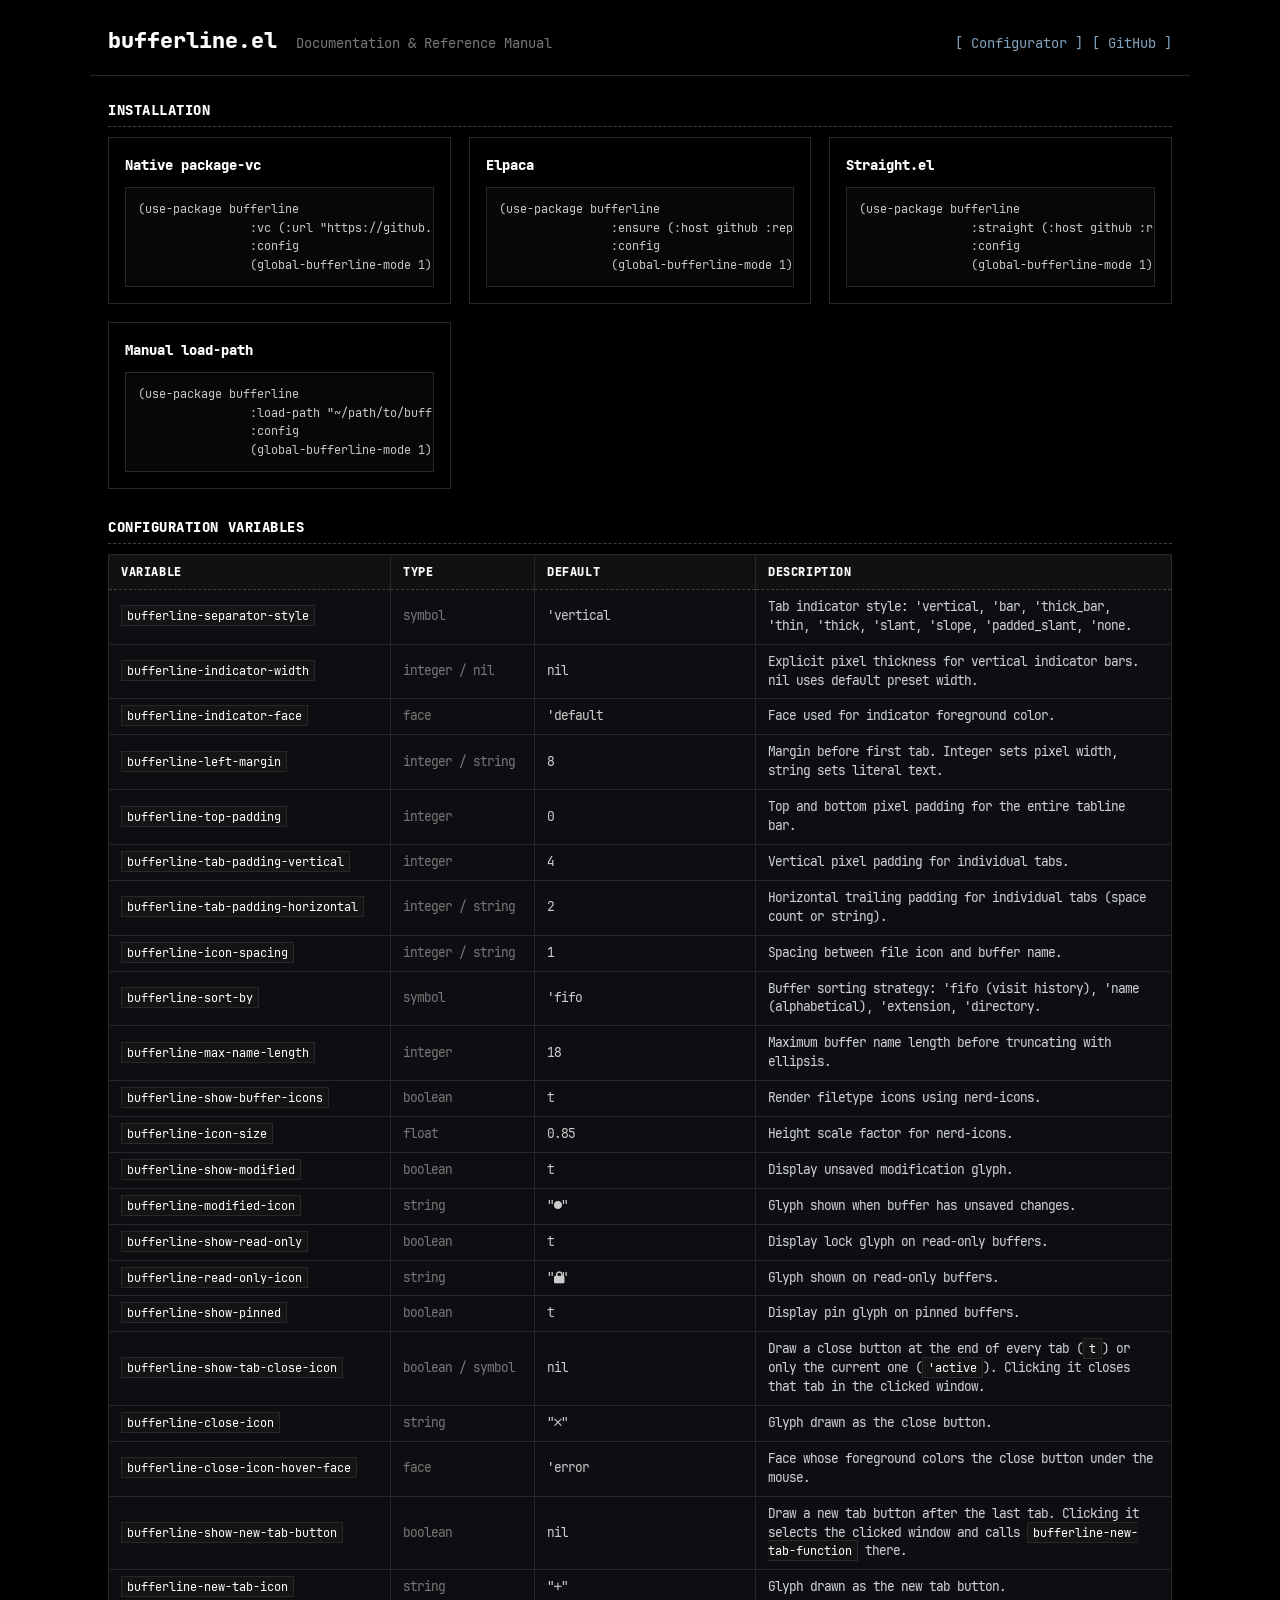
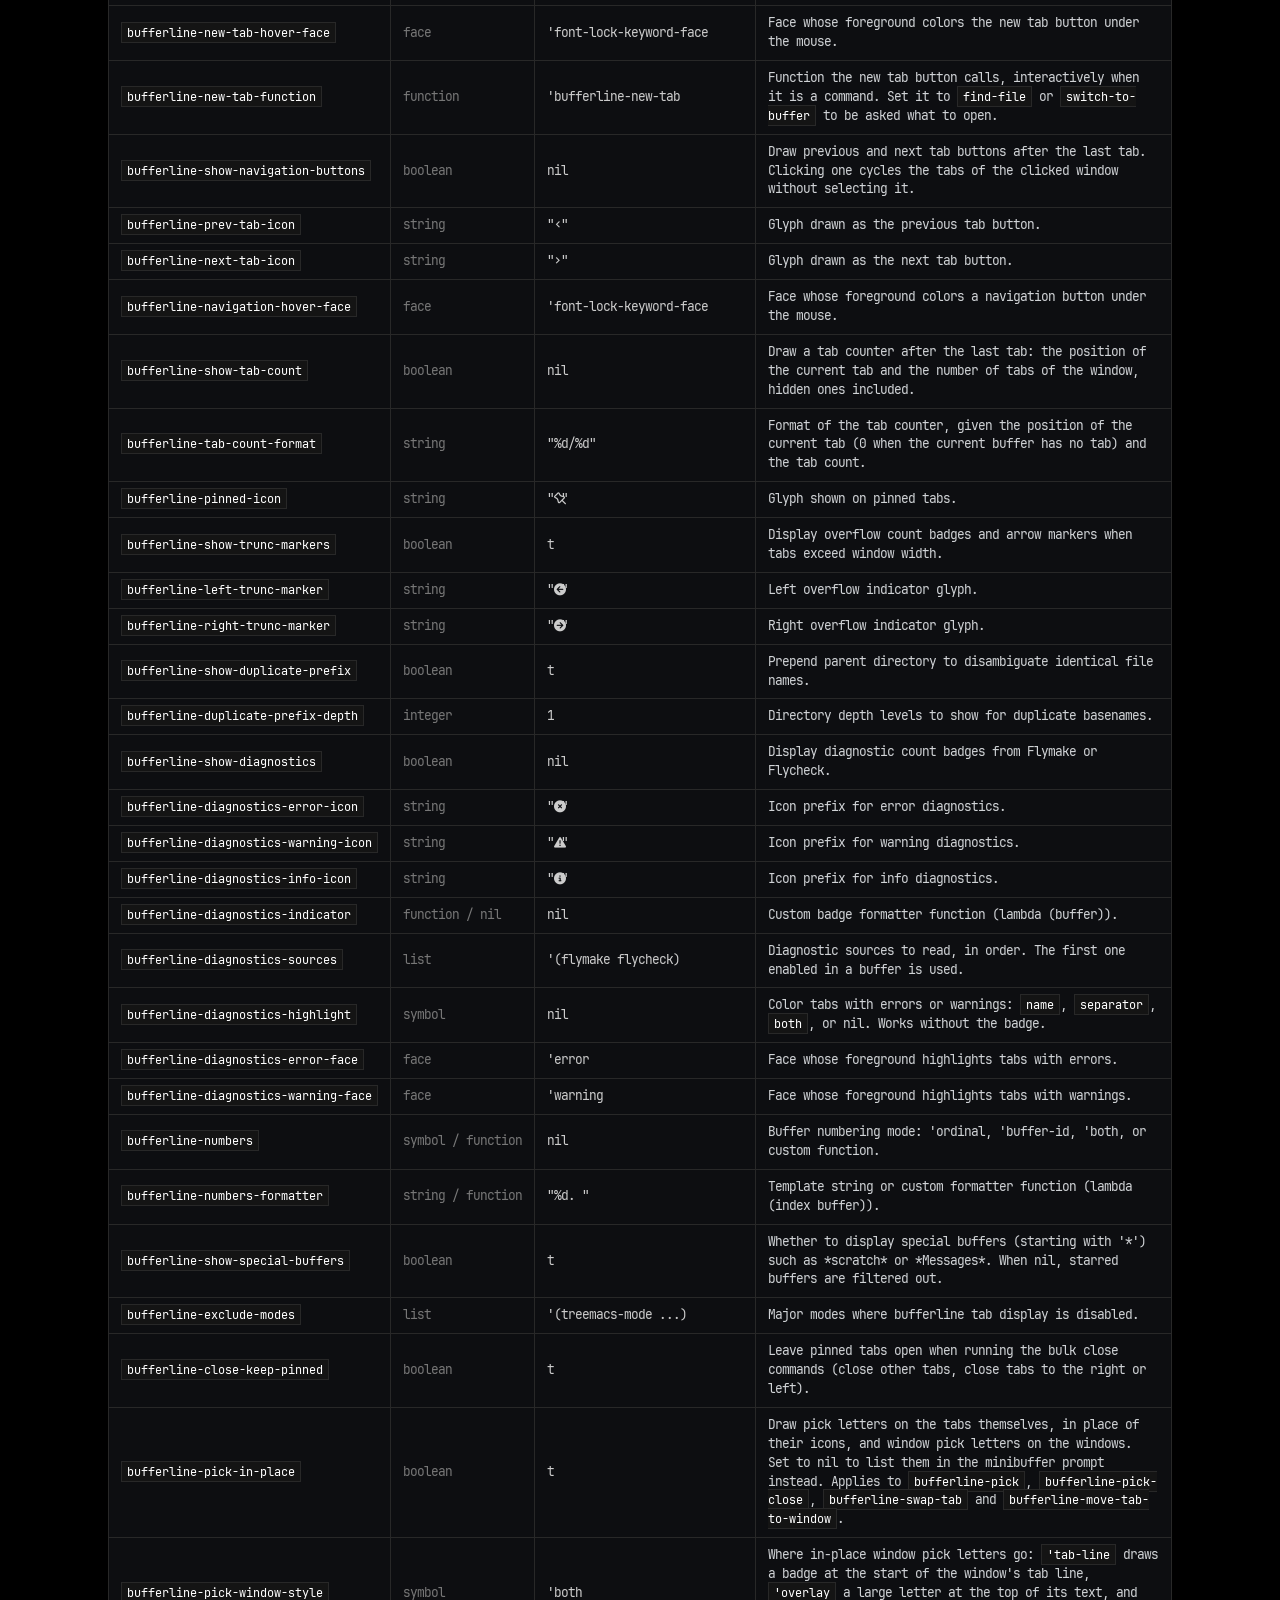
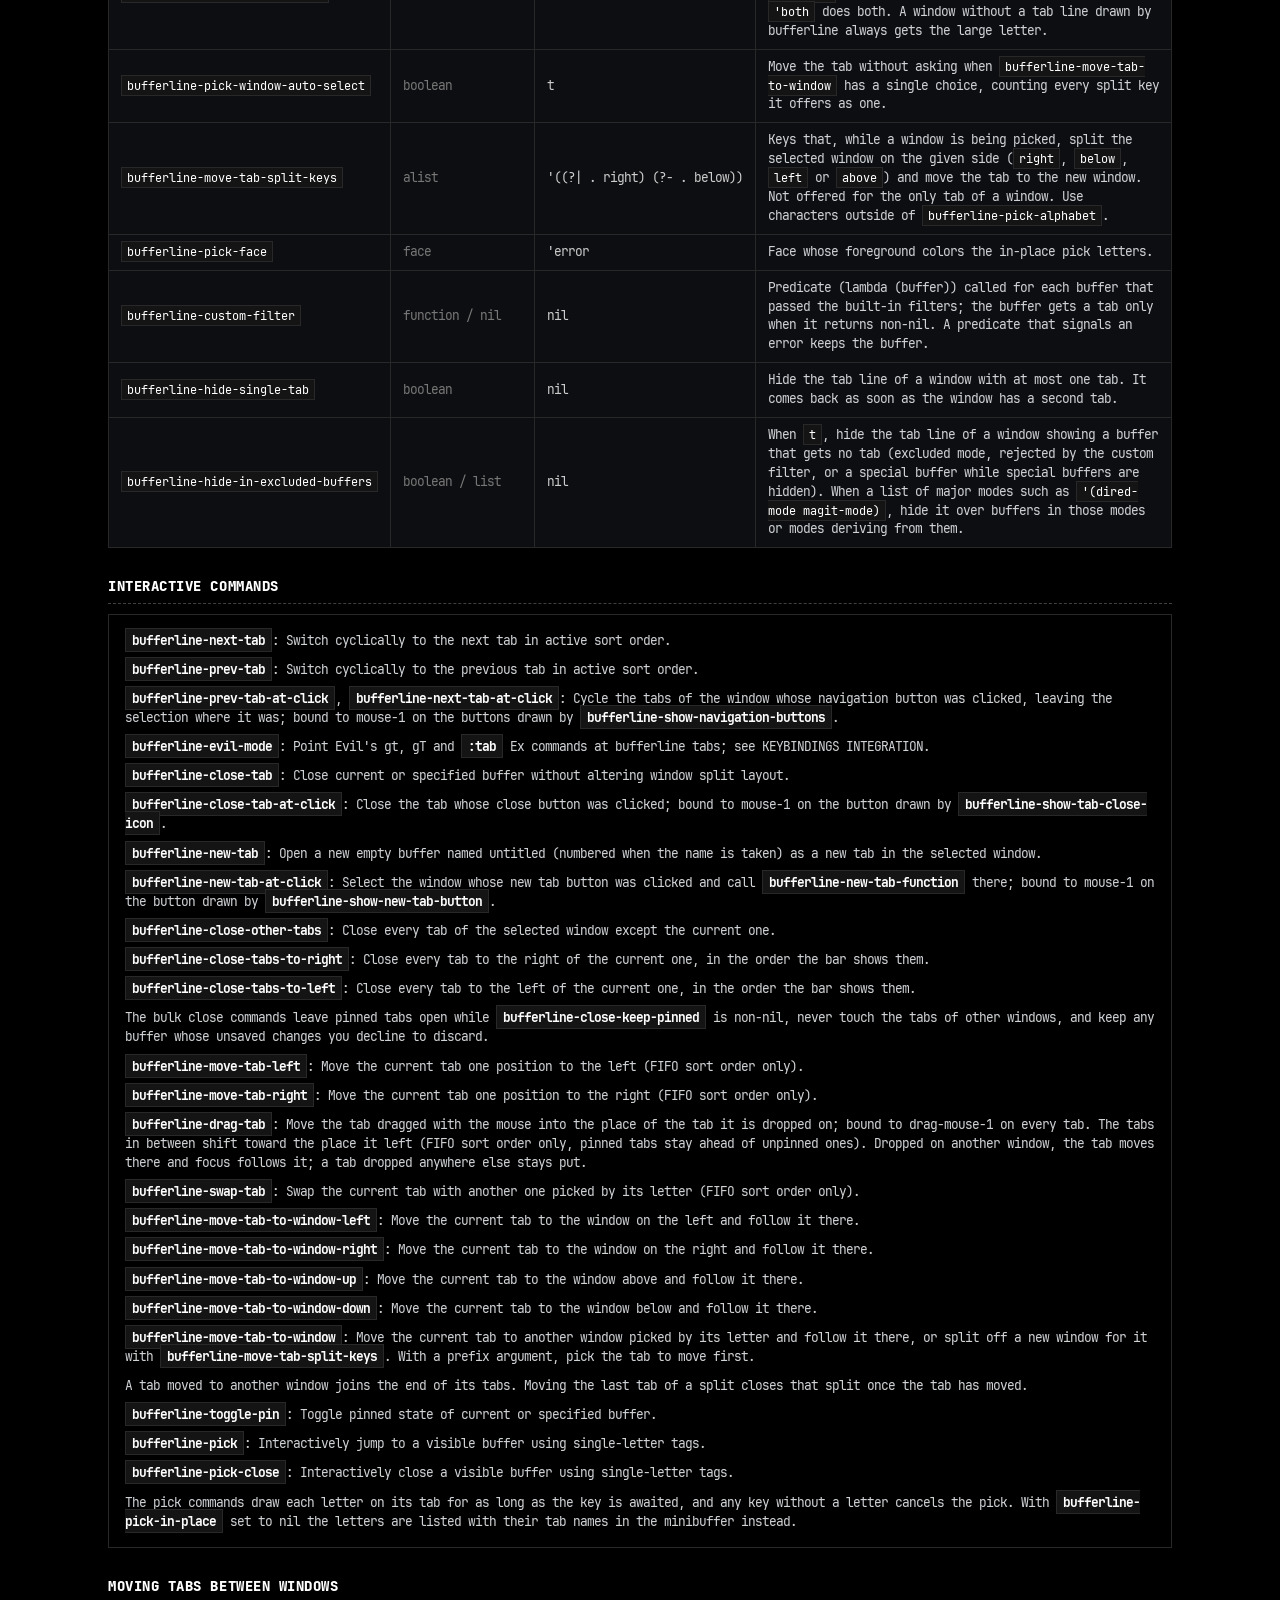
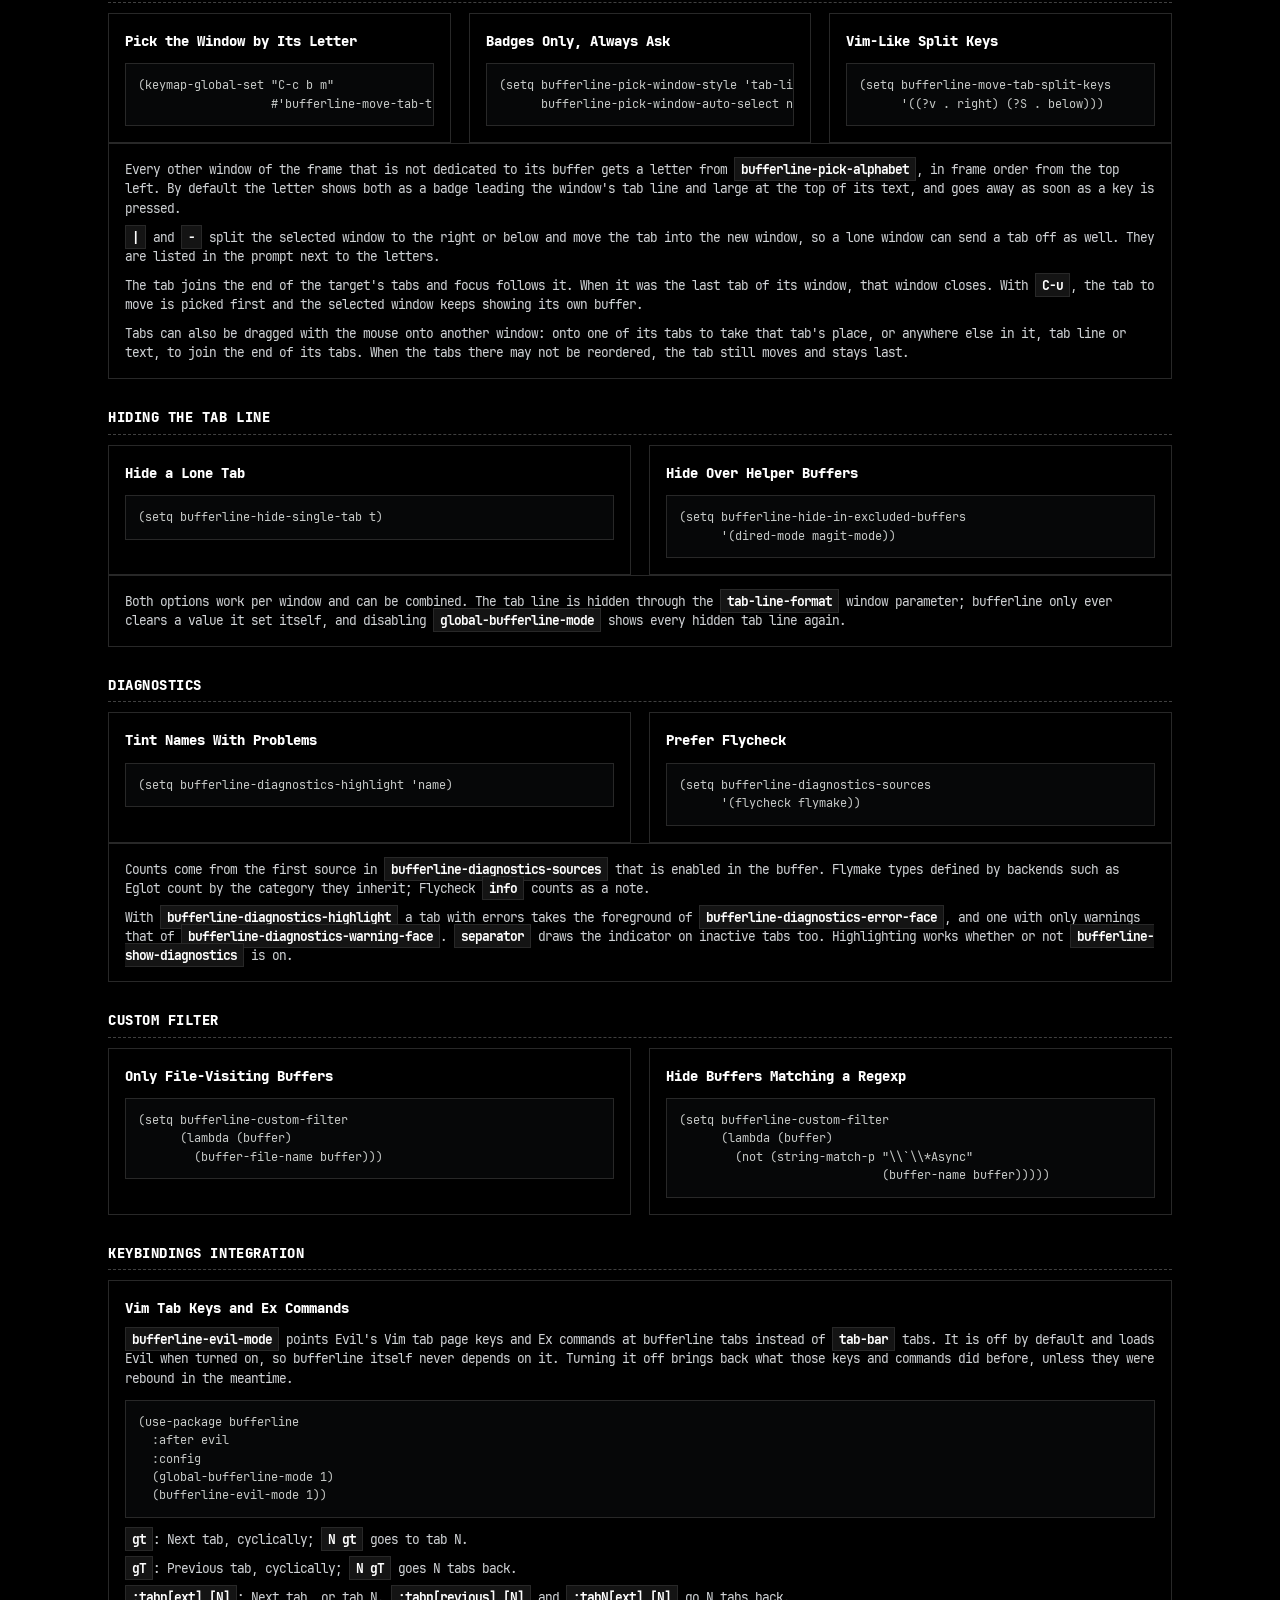
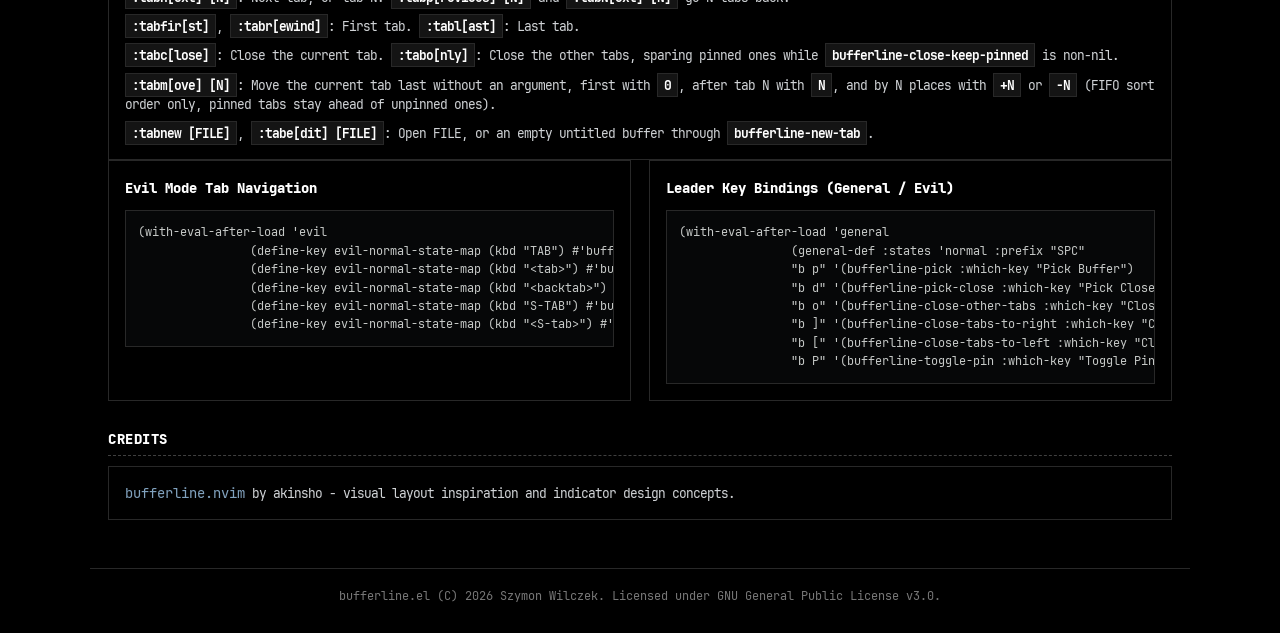
==== commit 5afdca51: "web: document dragging tabs to other windows - The documentation still said a tab dropped outside it" ====
--- a/web/docs.html
+++ b/web/docs.html
@@ -638,8 +638,9 @@
               <code>bufferline-drag-tab</code>: Move the tab dragged with the
               mouse into the place of the tab it is dropped on; bound to
               drag-mouse-1 on every tab. The tabs in between shift toward the
-              place it left, and a tab dropped anywhere else stays put (FIFO
-              sort order only, pinned tabs stay ahead of unpinned ones).
+              place it left (FIFO sort order only, pinned tabs stay ahead of
+              unpinned ones). Dropped on another window, the tab moves there and
+              focus follows it; a tab dropped anywhere else stays put.
             </li>
             <li>
               <code>bufferline-swap-tab</code>: Swap the current tab with
@@ -741,6 +742,12 @@
               When it was the last tab of its window, that window closes. With
               <code>C-u</code>, the tab to move is picked first and the selected
               window keeps showing its own buffer.
+            </li>
+            <li>
+              Tabs can also be dragged with the mouse onto another window: onto
+              one of its tabs to take that tab's place, or anywhere else in it,
+              tab line or text, to join the end of its tabs. When the tabs there
+              may not be reordered, the tab still moves and stays last.
             </li>
           </ul>
         </div>
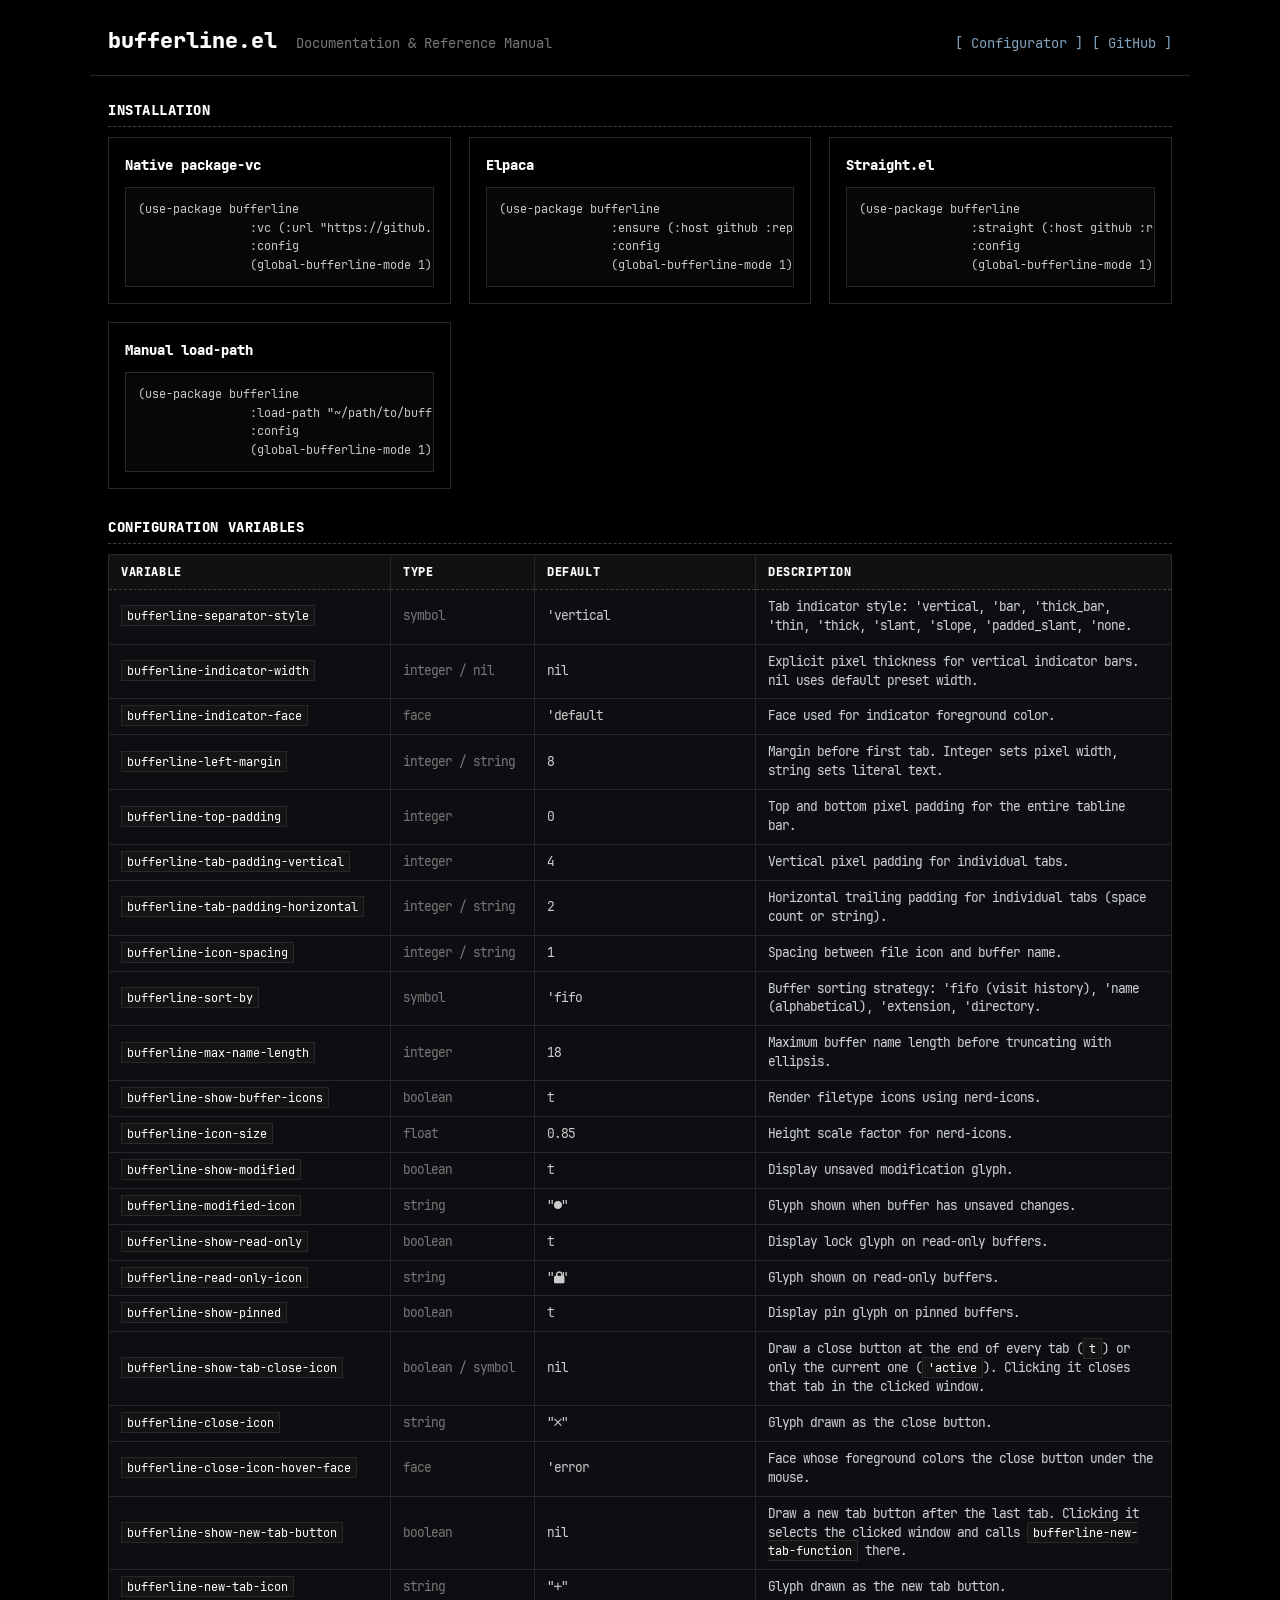
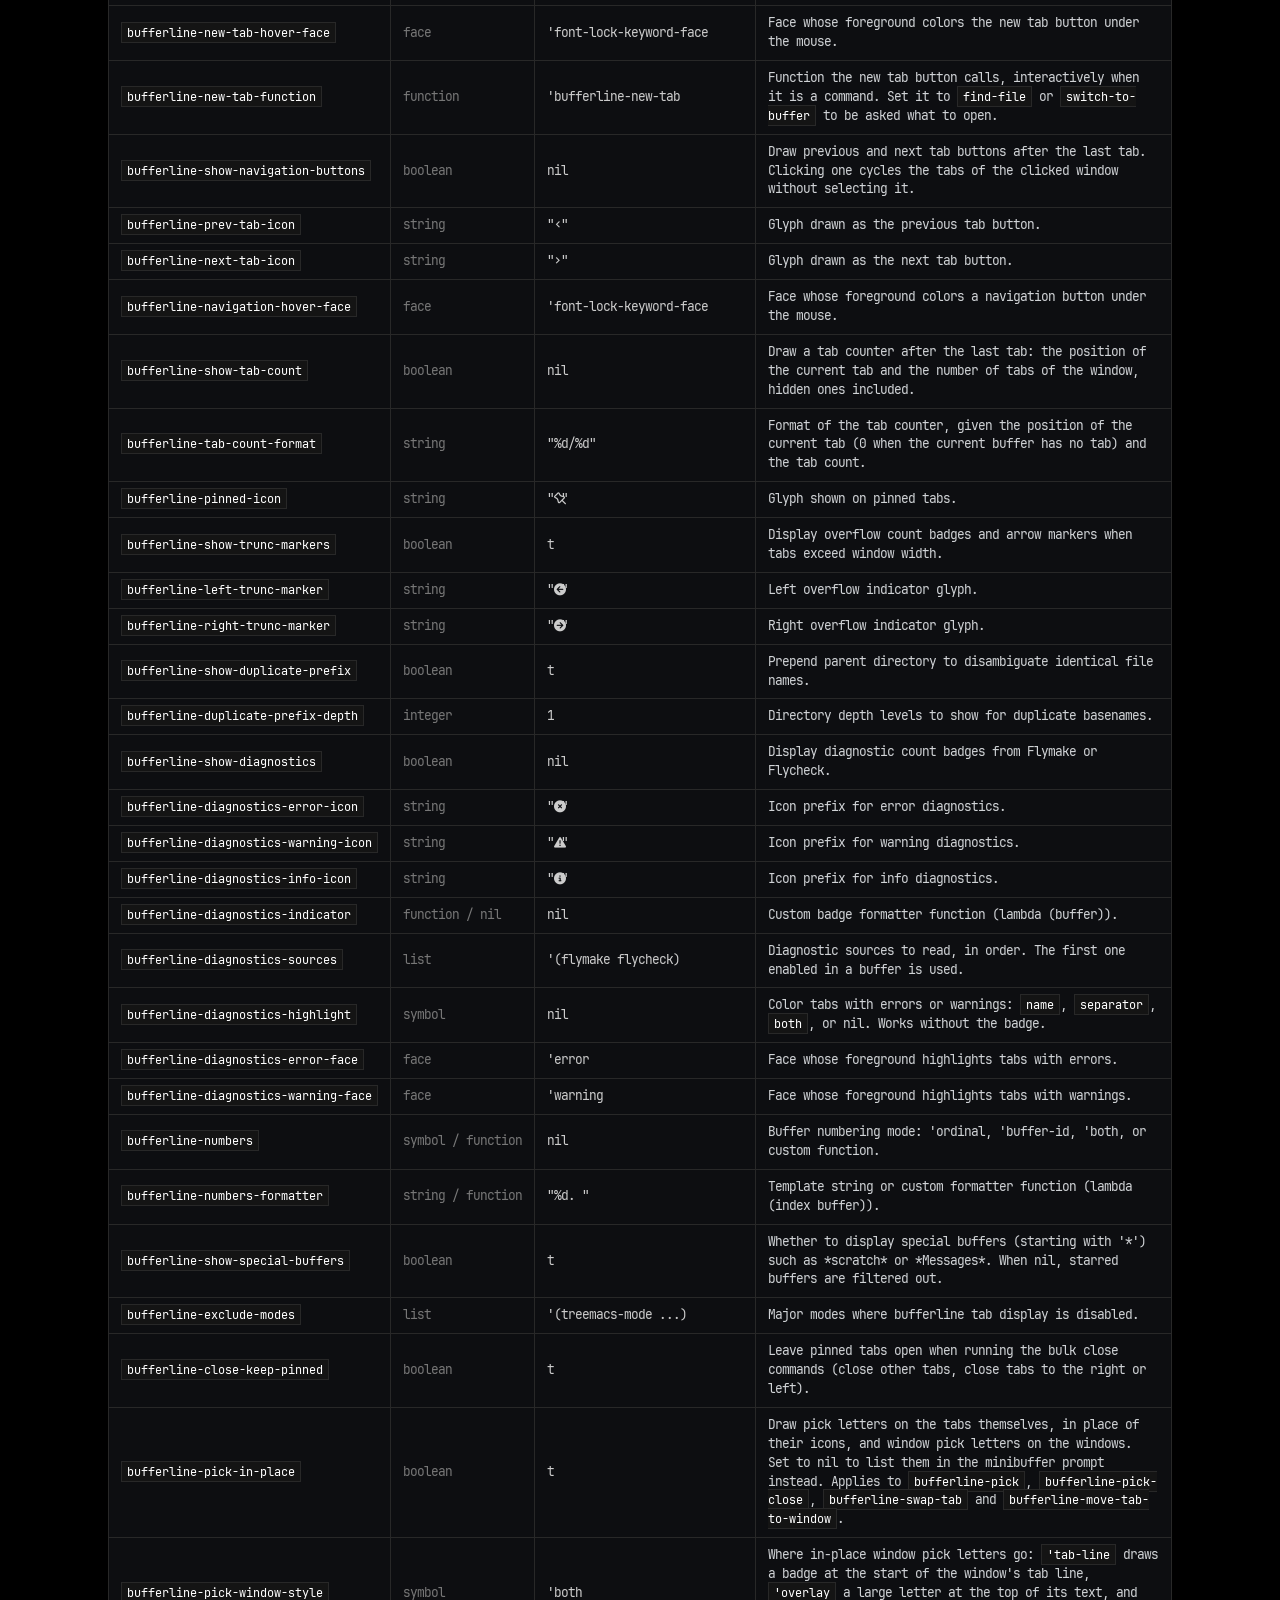
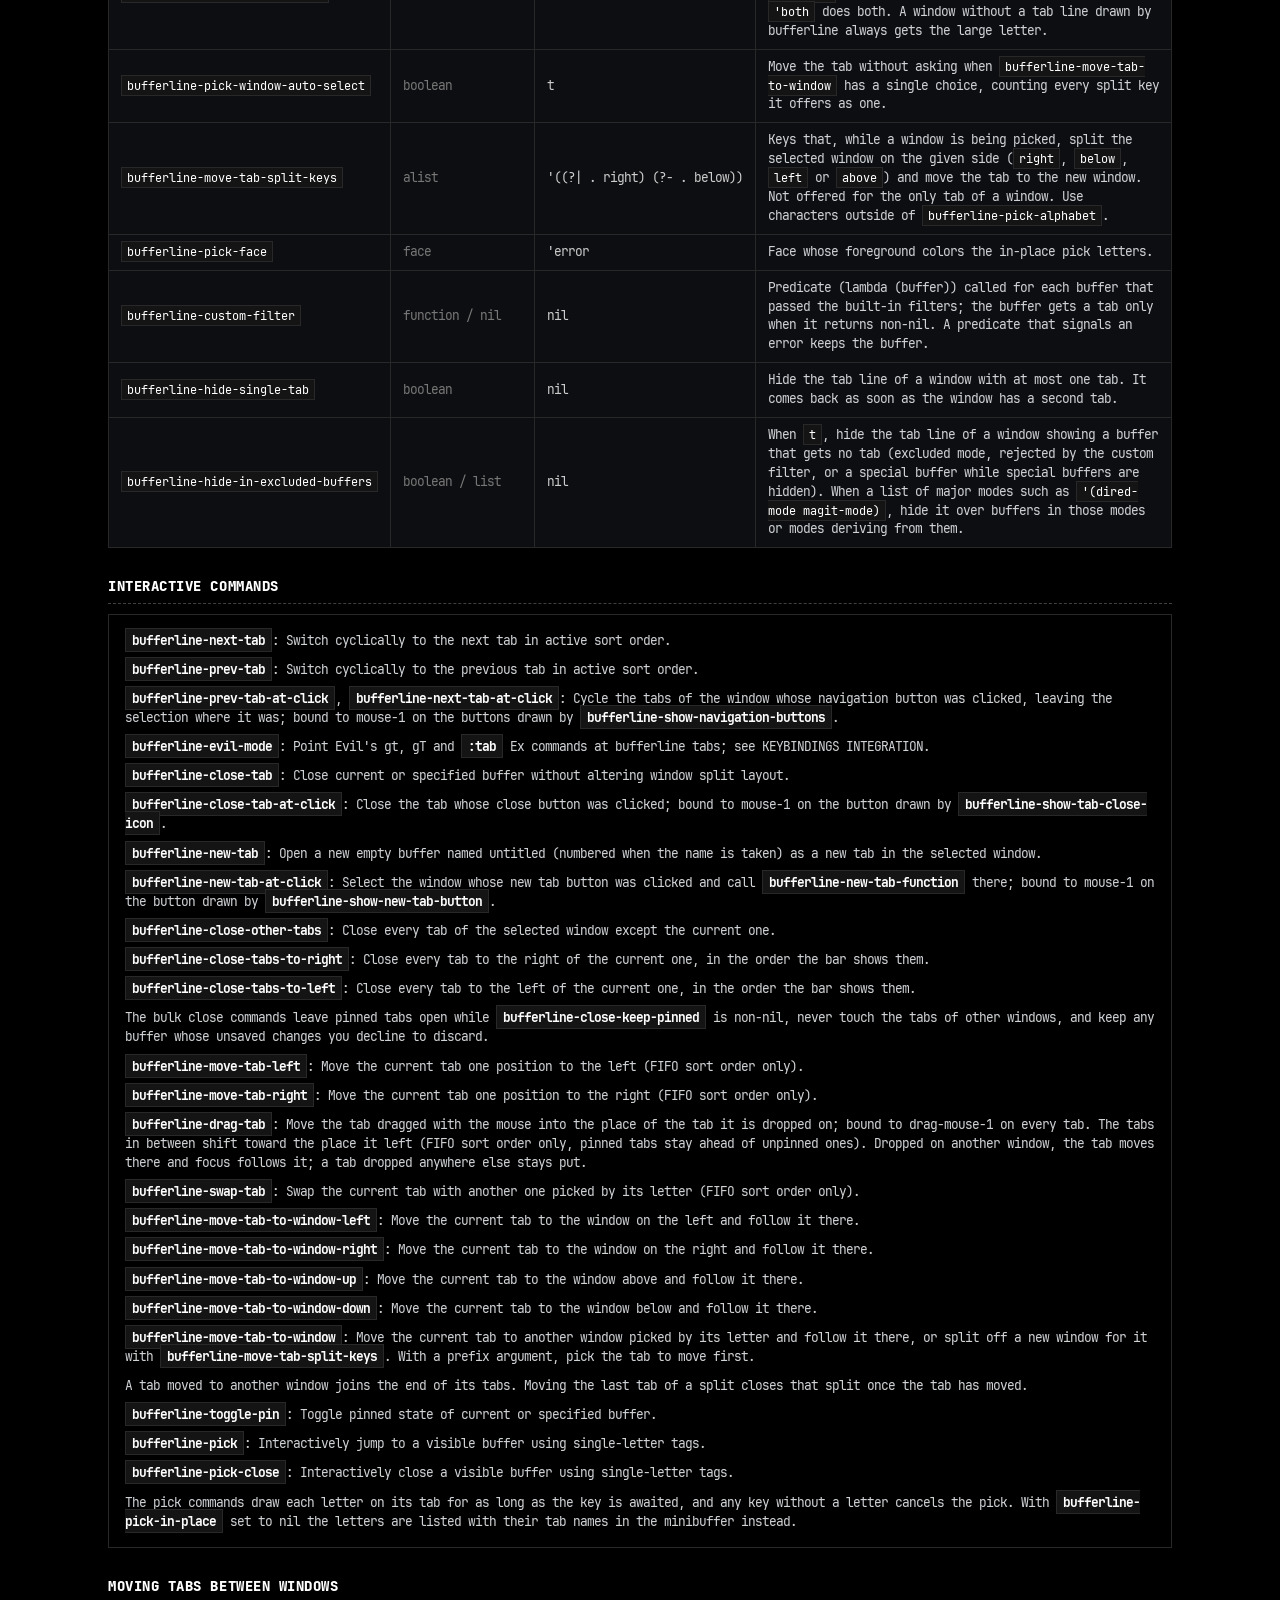
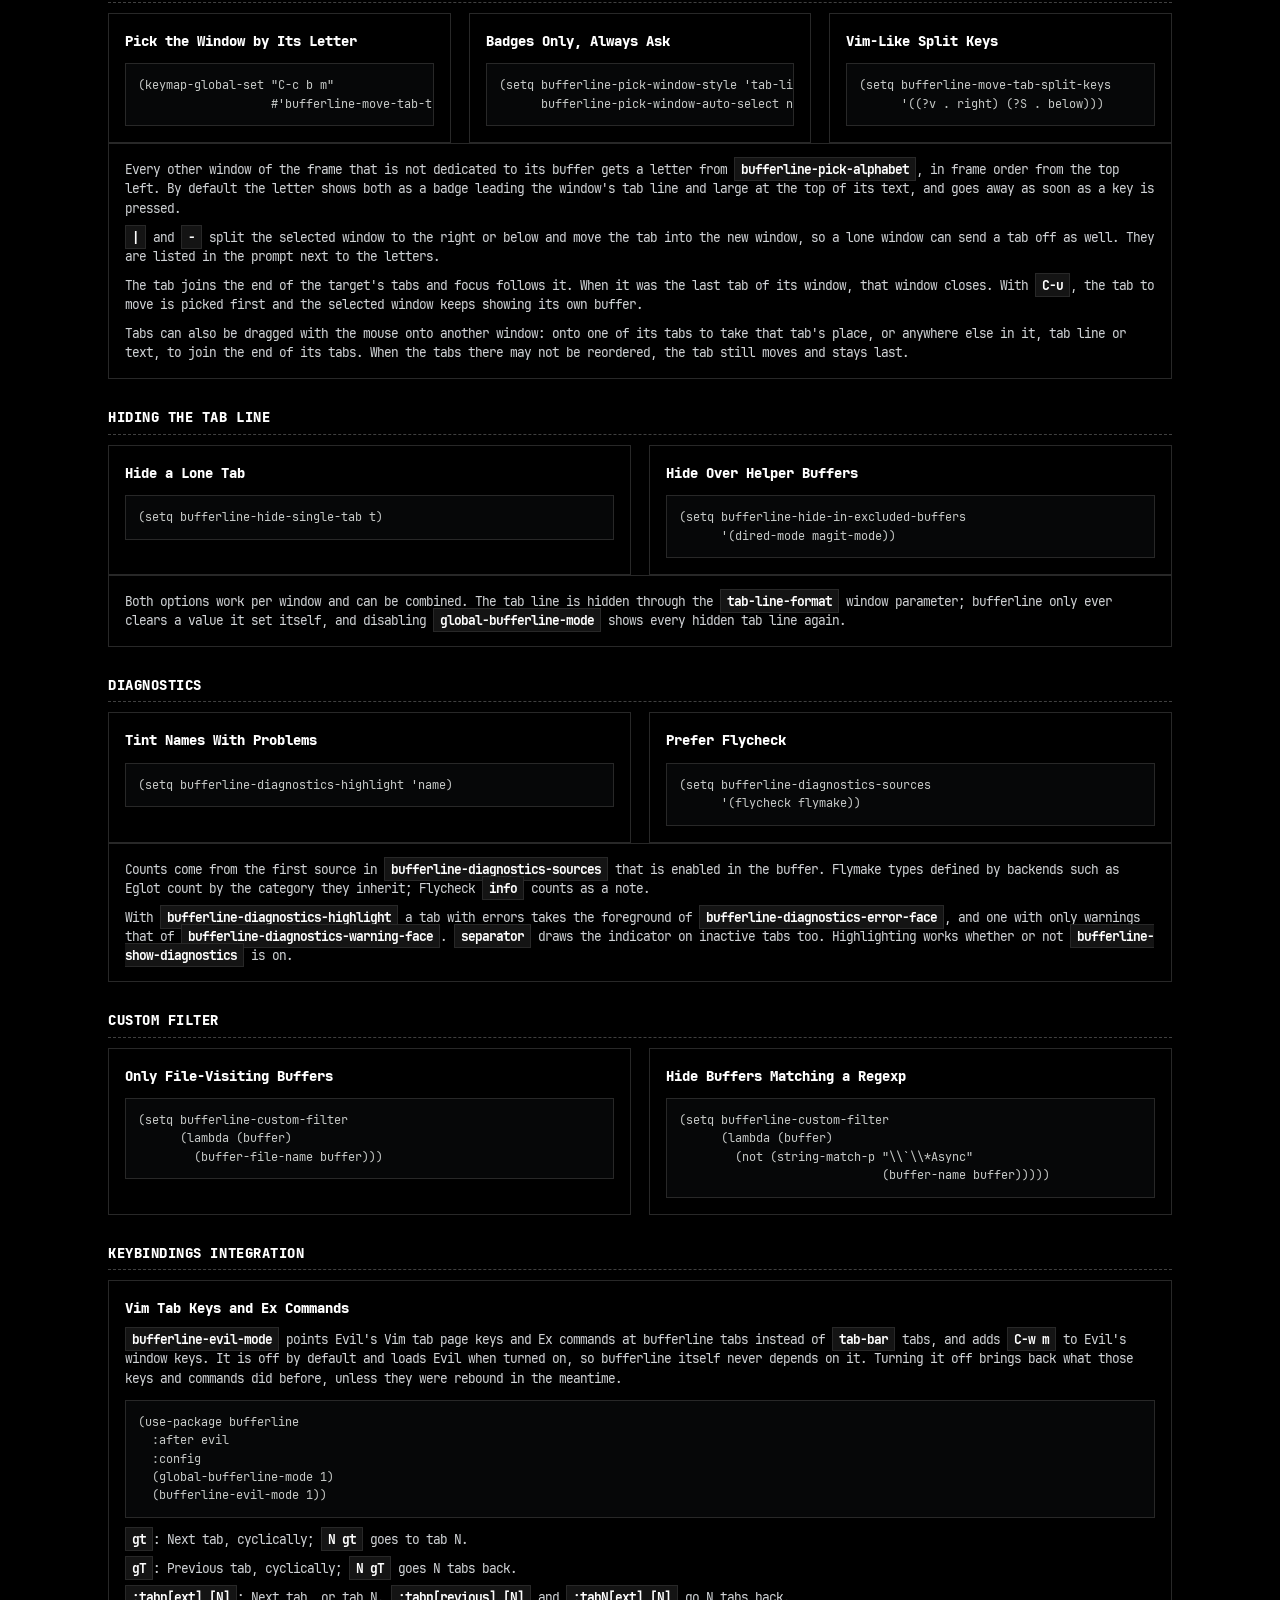
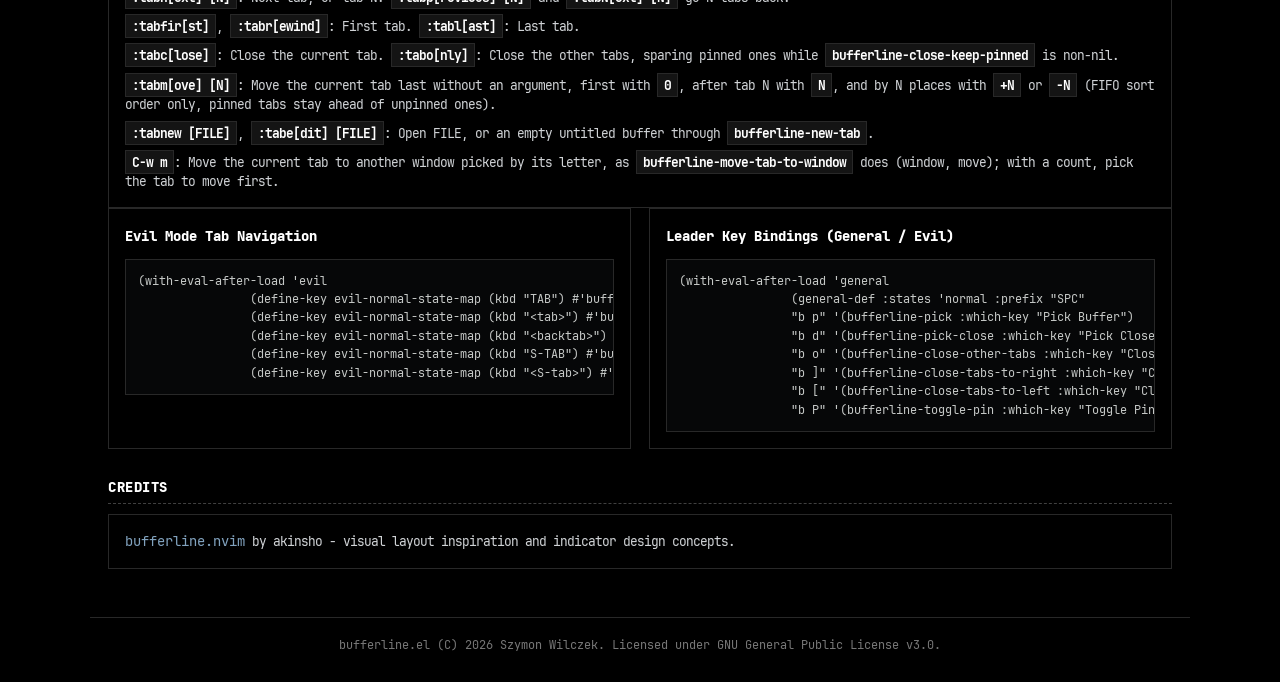
==== commit bdd94011: "web: document the C-w m key of the Evil integration - The Evil section did not mention the key buffe" ====
--- a/web/docs.html
+++ b/web/docs.html
@@ -864,10 +864,11 @@
             <li>
               <code>bufferline-evil-mode</code> points Evil's Vim tab page keys
               and Ex commands at bufferline tabs instead of
-              <code>tab-bar</code> tabs. It is off by default and loads Evil
-              when turned on, so bufferline itself never depends on it. Turning
-              it off brings back what those keys and commands did before, unless
-              they were rebound in the meantime.
+              <code>tab-bar</code> tabs, and adds <code>C-w m</code> to Evil's
+              window keys. It is off by default and loads Evil when turned on,
+              so bufferline itself never depends on it. Turning it off brings
+              back what those keys and commands did before, unless they were
+              rebound in the meantime.
             </li>
           </ul>
           <pre class="doc-code"><code>(use-package bufferline
@@ -909,6 +910,11 @@
               <code>:tabnew [FILE]</code>, <code>:tabe[dit] [FILE]</code>: Open
               FILE, or an empty untitled buffer through
               <code>bufferline-new-tab</code>.
+            </li>
+            <li>
+              <code>C-w m</code>: Move the current tab to another window picked
+              by its letter, as <code>bufferline-move-tab-to-window</code> does
+              (window, move); with a count, pick the tab to move first.
             </li>
           </ul>
         </div>
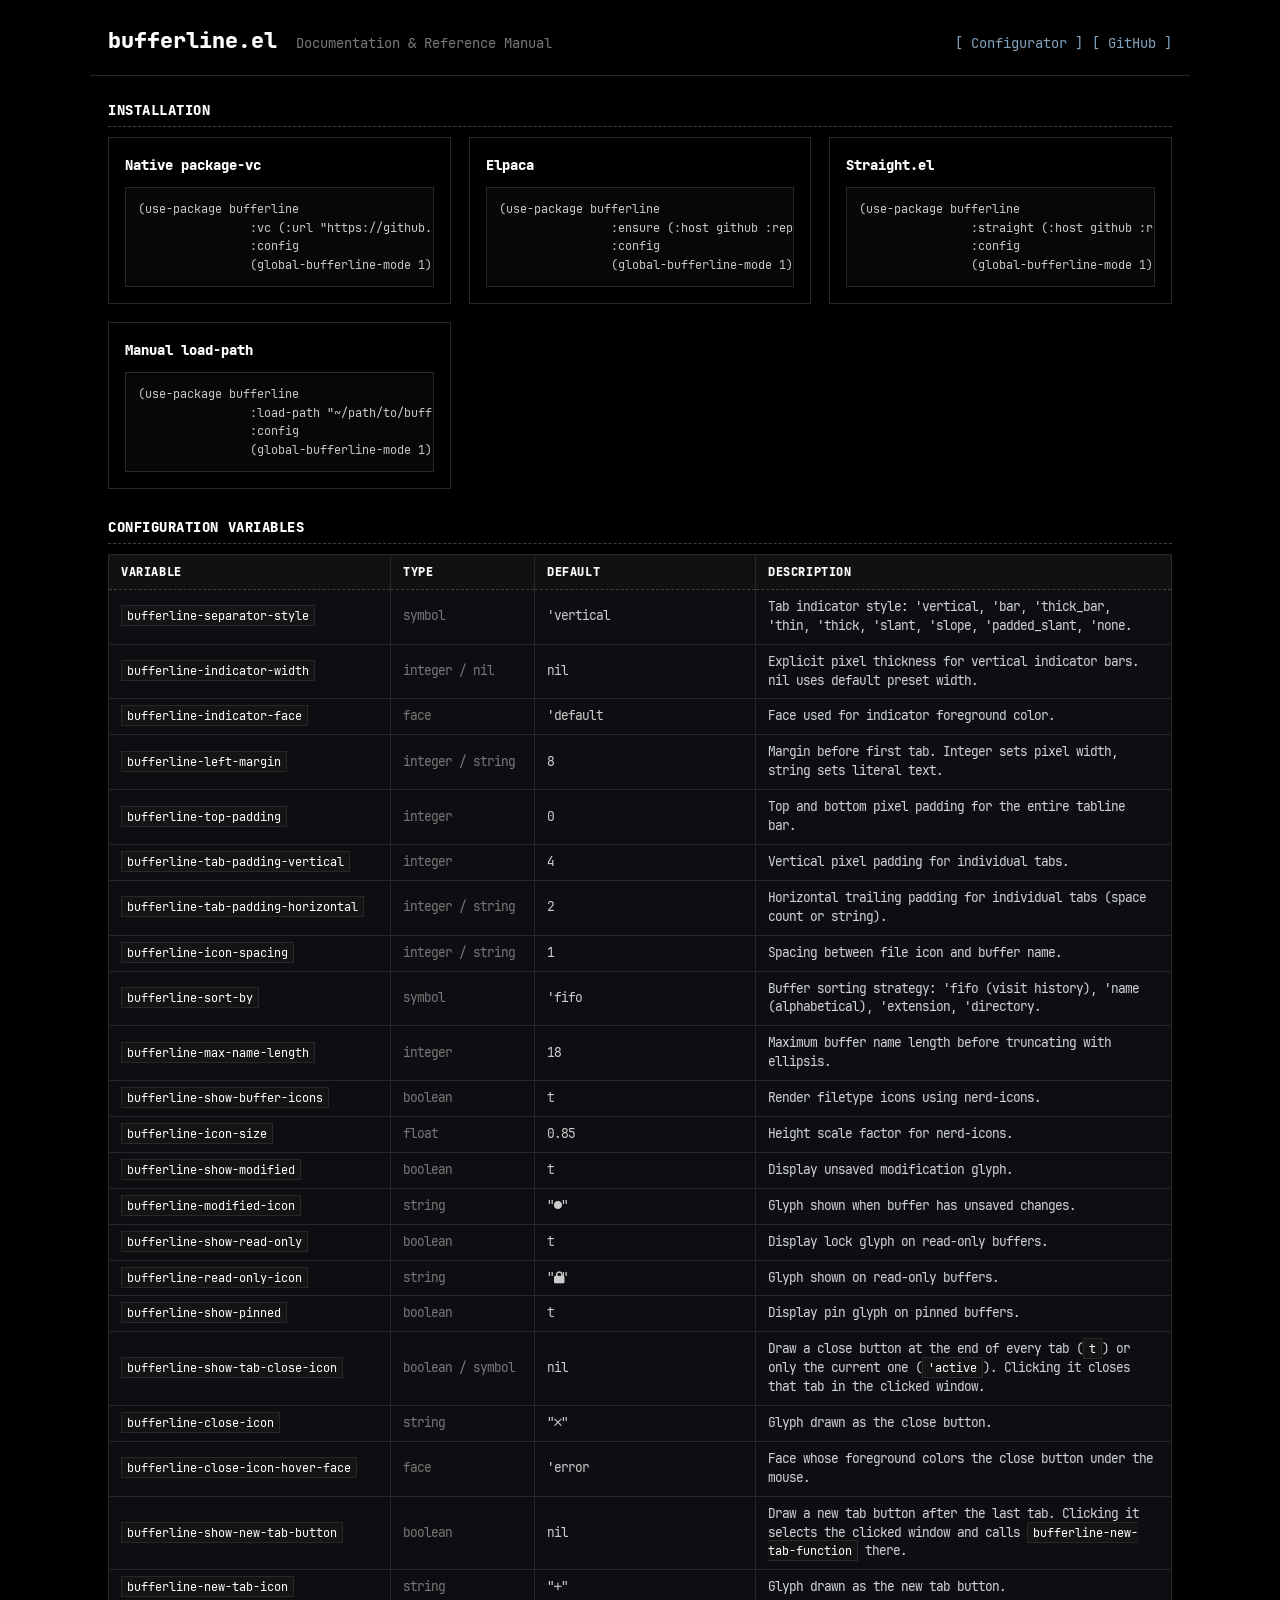
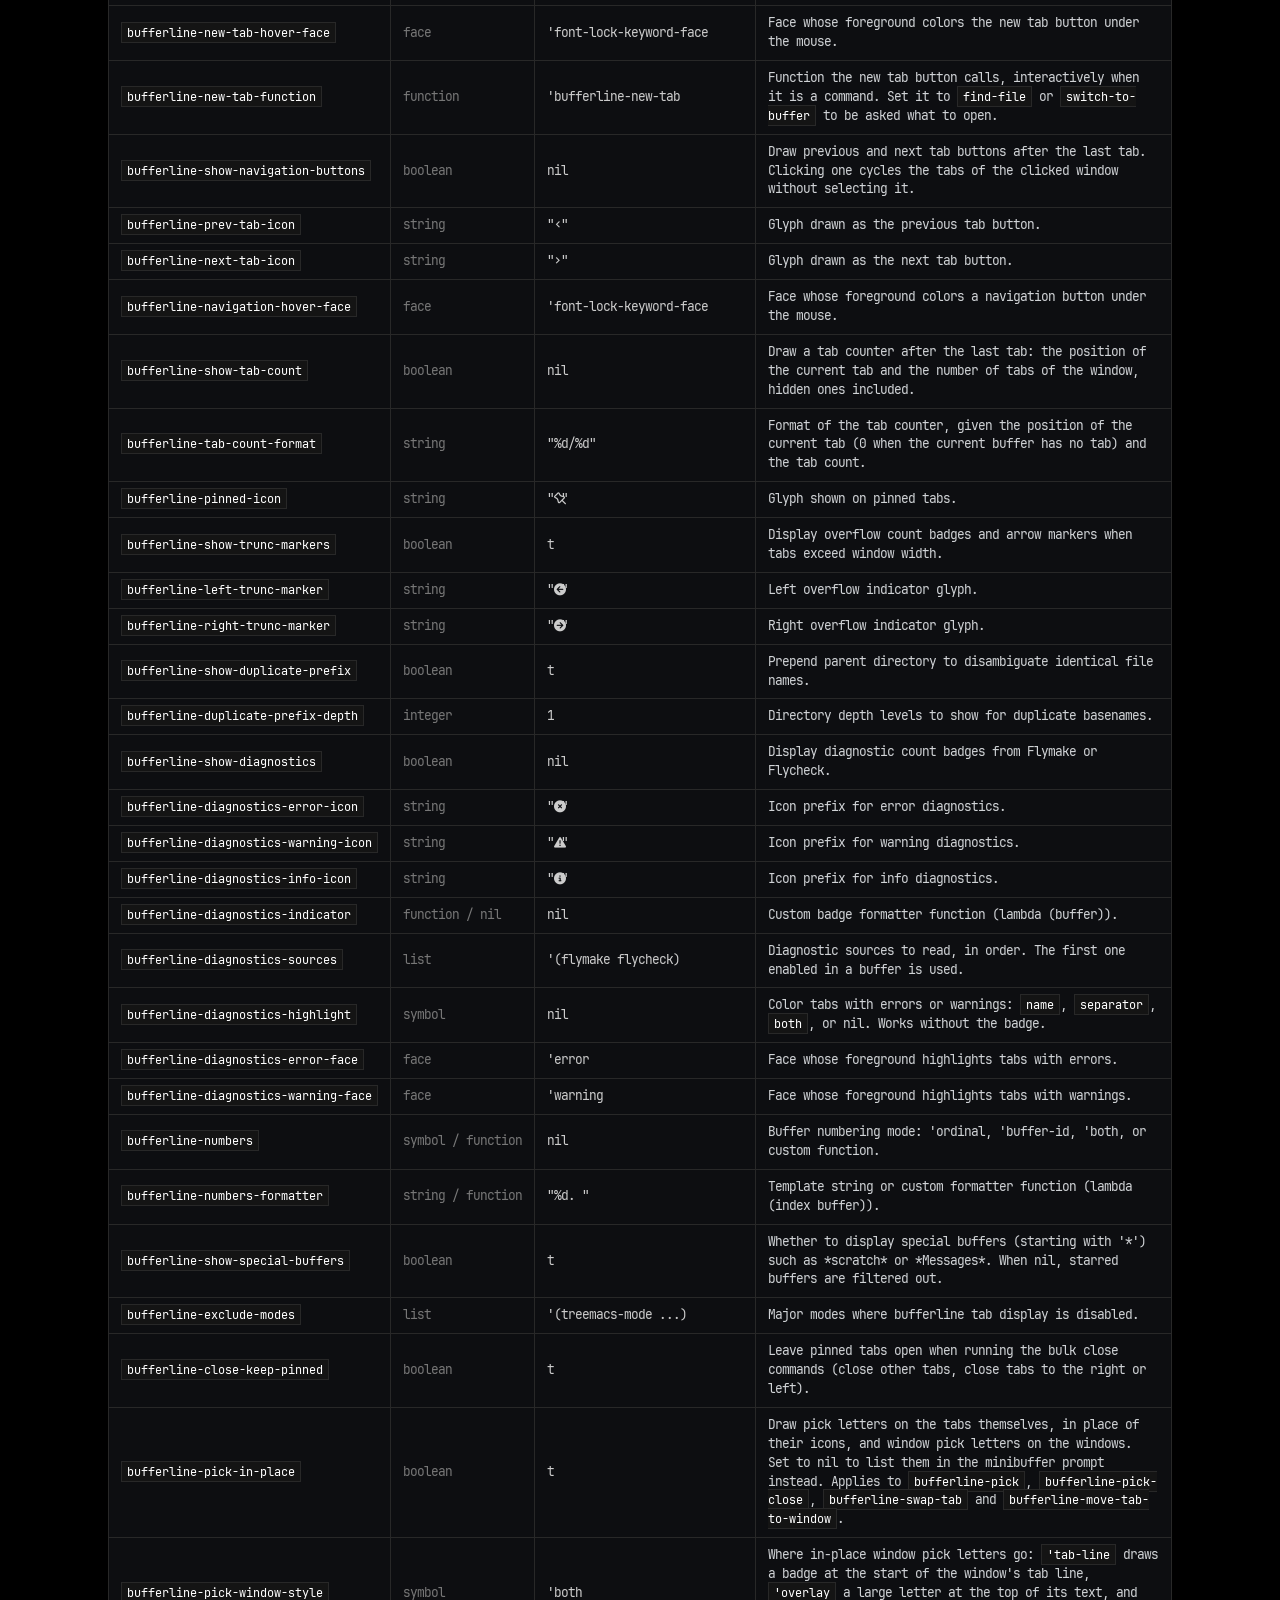
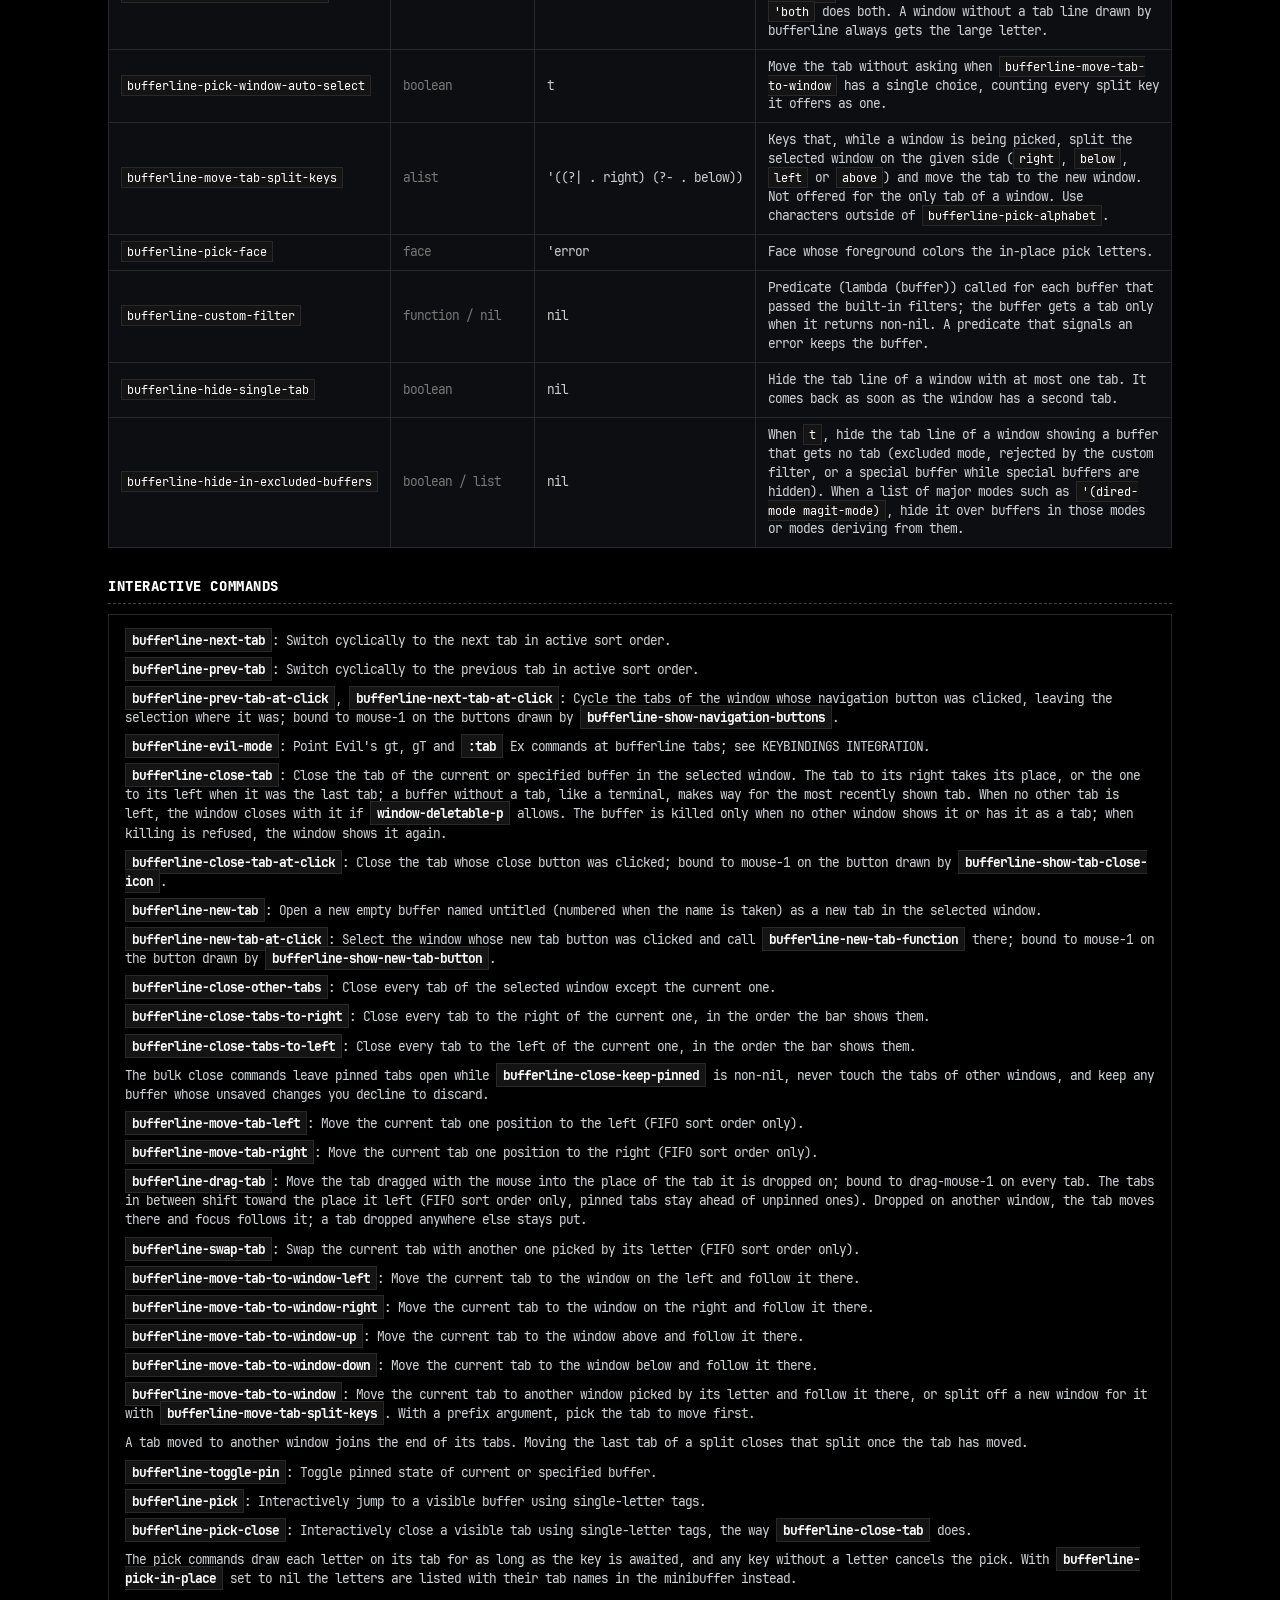
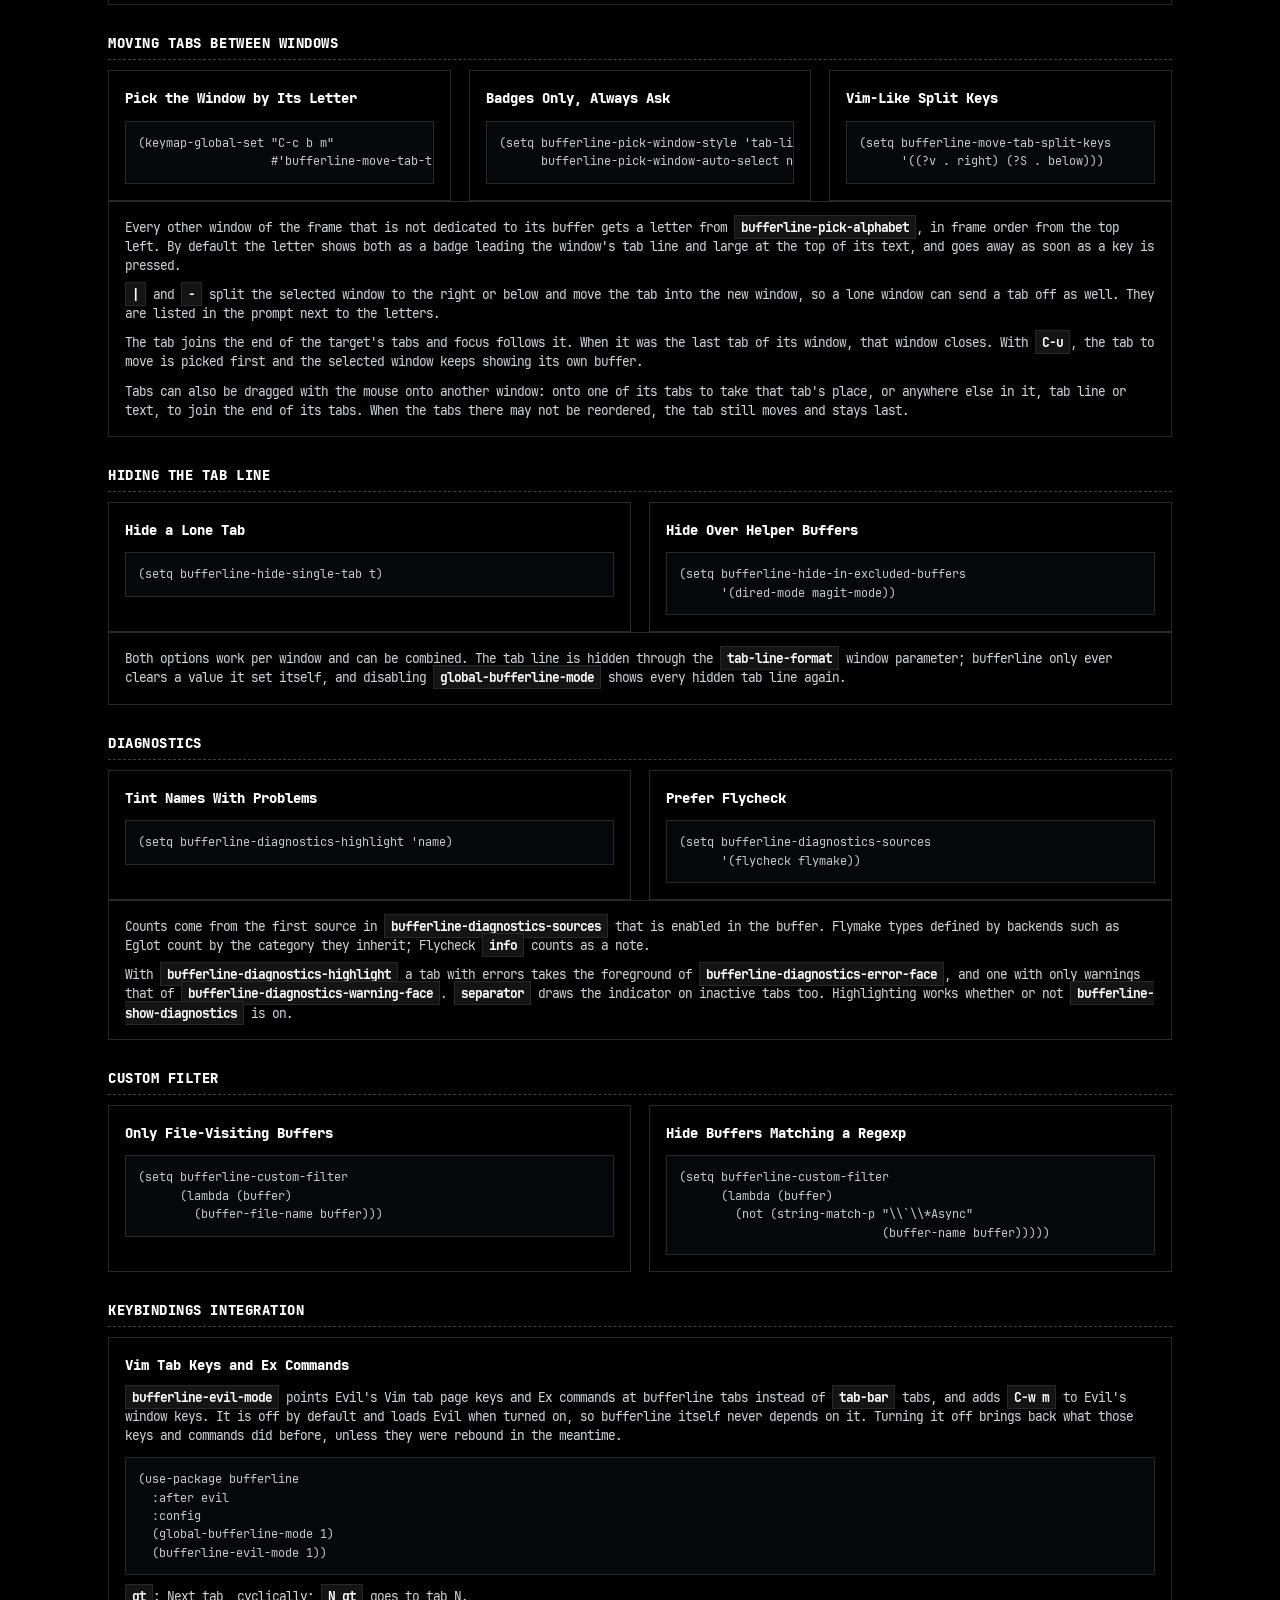
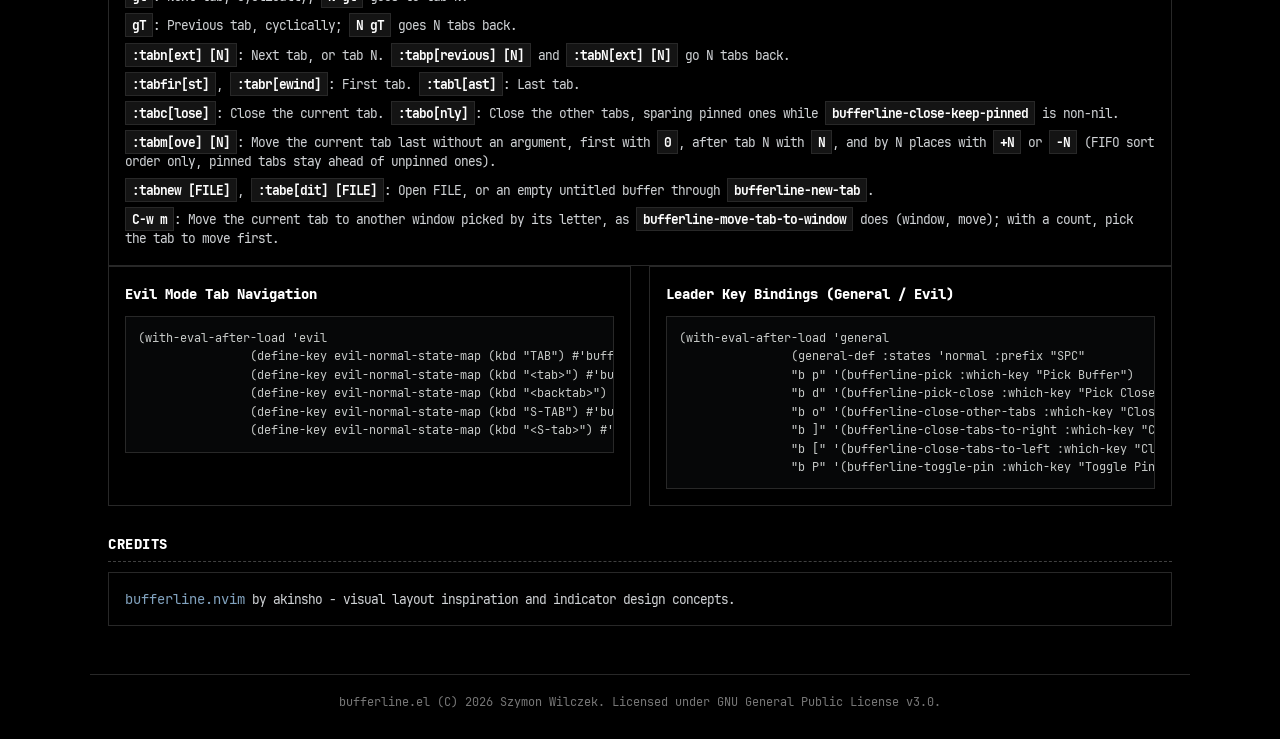
==== commit bfb32955: "web: document where closing a tab leads Signed-off-by: Szymon Wilczek <swilczek.lx@gmail.com>" ====
--- a/web/docs.html
+++ b/web/docs.html
@@ -588,8 +588,14 @@
               INTEGRATION.
             </li>
             <li>
-              <code>bufferline-close-tab</code>: Close current or specified
-              buffer without altering window split layout.
+              <code>bufferline-close-tab</code>: Close the tab of the current or
+              specified buffer in the selected window. The tab to its right
+              takes its place, or the one to its left when it was the last tab;
+              a buffer without a tab, like a terminal, makes way for the most
+              recently shown tab. When no other tab is left, the window closes
+              with it if <code>window-deletable-p</code> allows. The buffer is
+              killed only when no other window shows it or has it as a tab; when
+              killing is refused, the window shows it again.
             </li>
             <li>
               <code>bufferline-close-tab-at-click</code>: Close the tab whose
@@ -683,7 +689,8 @@
             </li>
             <li>
               <code>bufferline-pick-close</code>: Interactively close a visible
-              buffer using single-letter tags.
+              tab using single-letter tags, the way
+              <code>bufferline-close-tab</code> does.
             </li>
             <li>
               The pick commands draw each letter on its tab for as long as the
